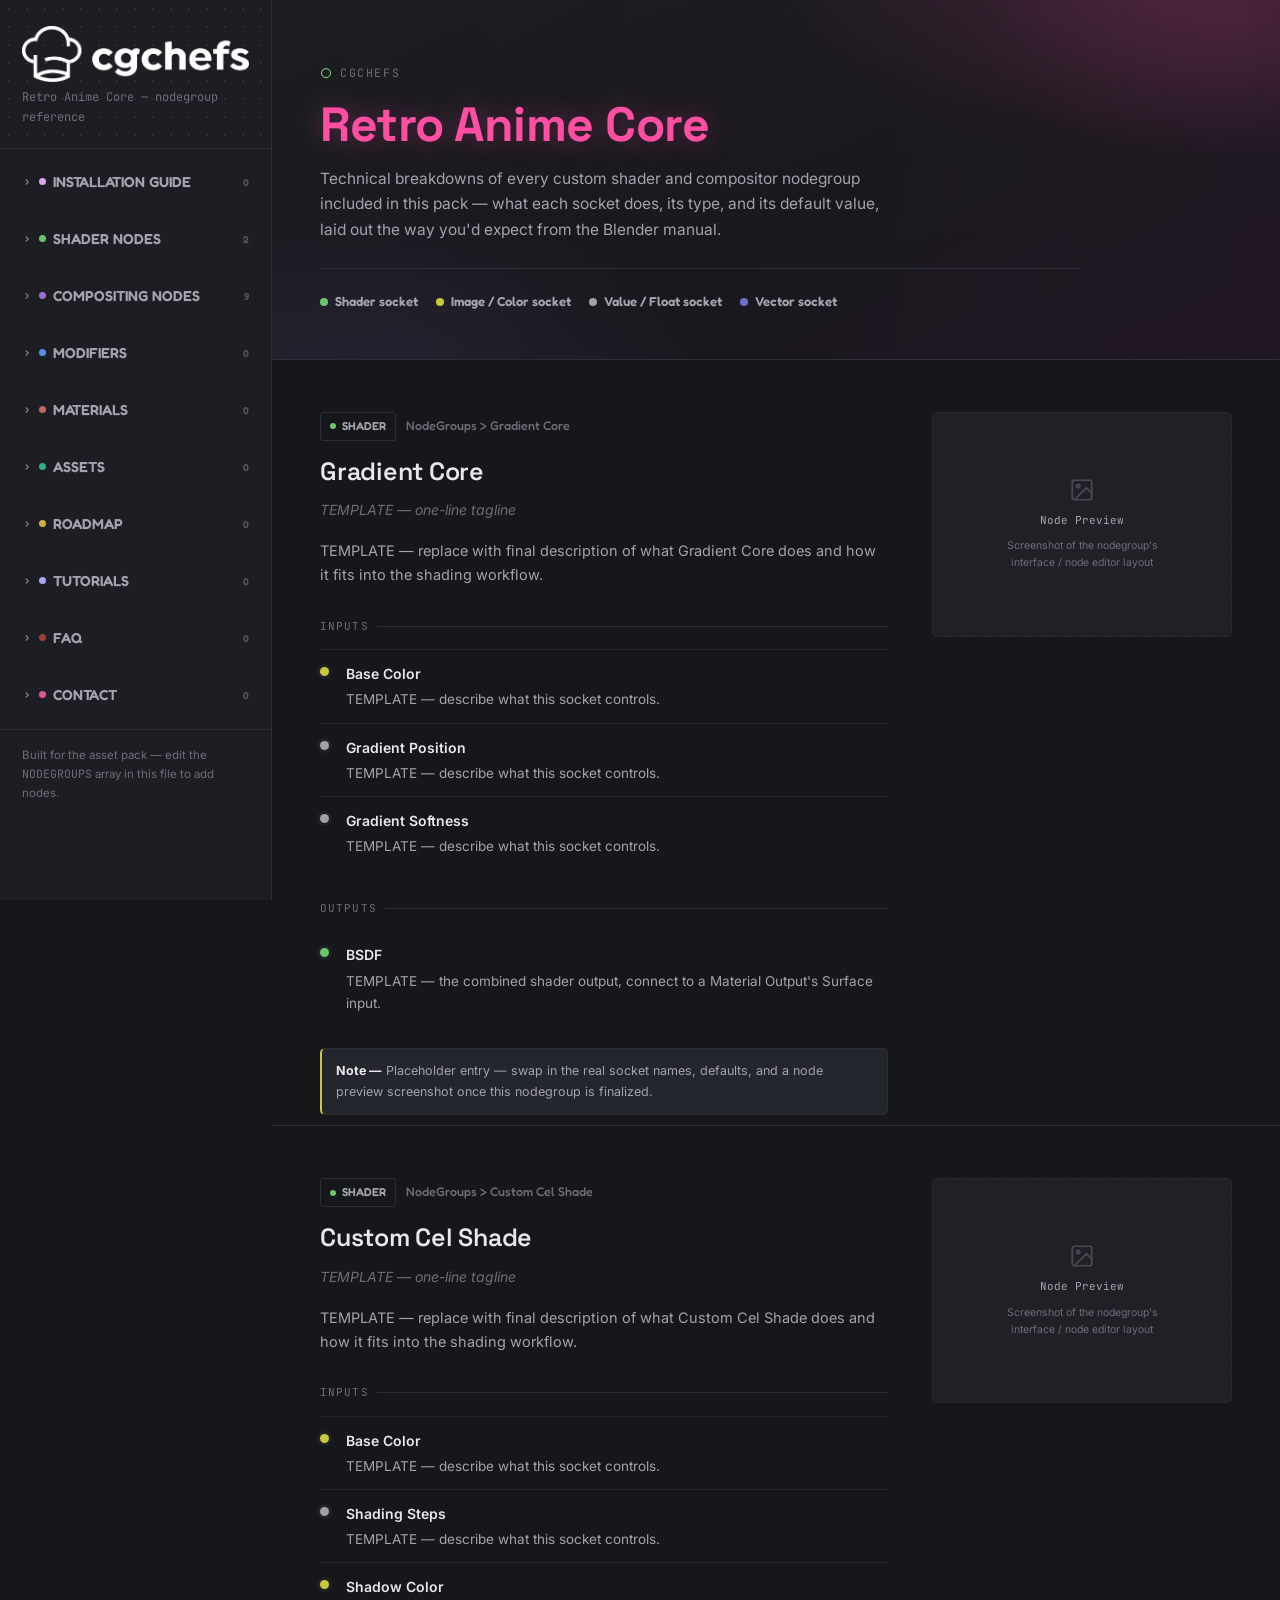
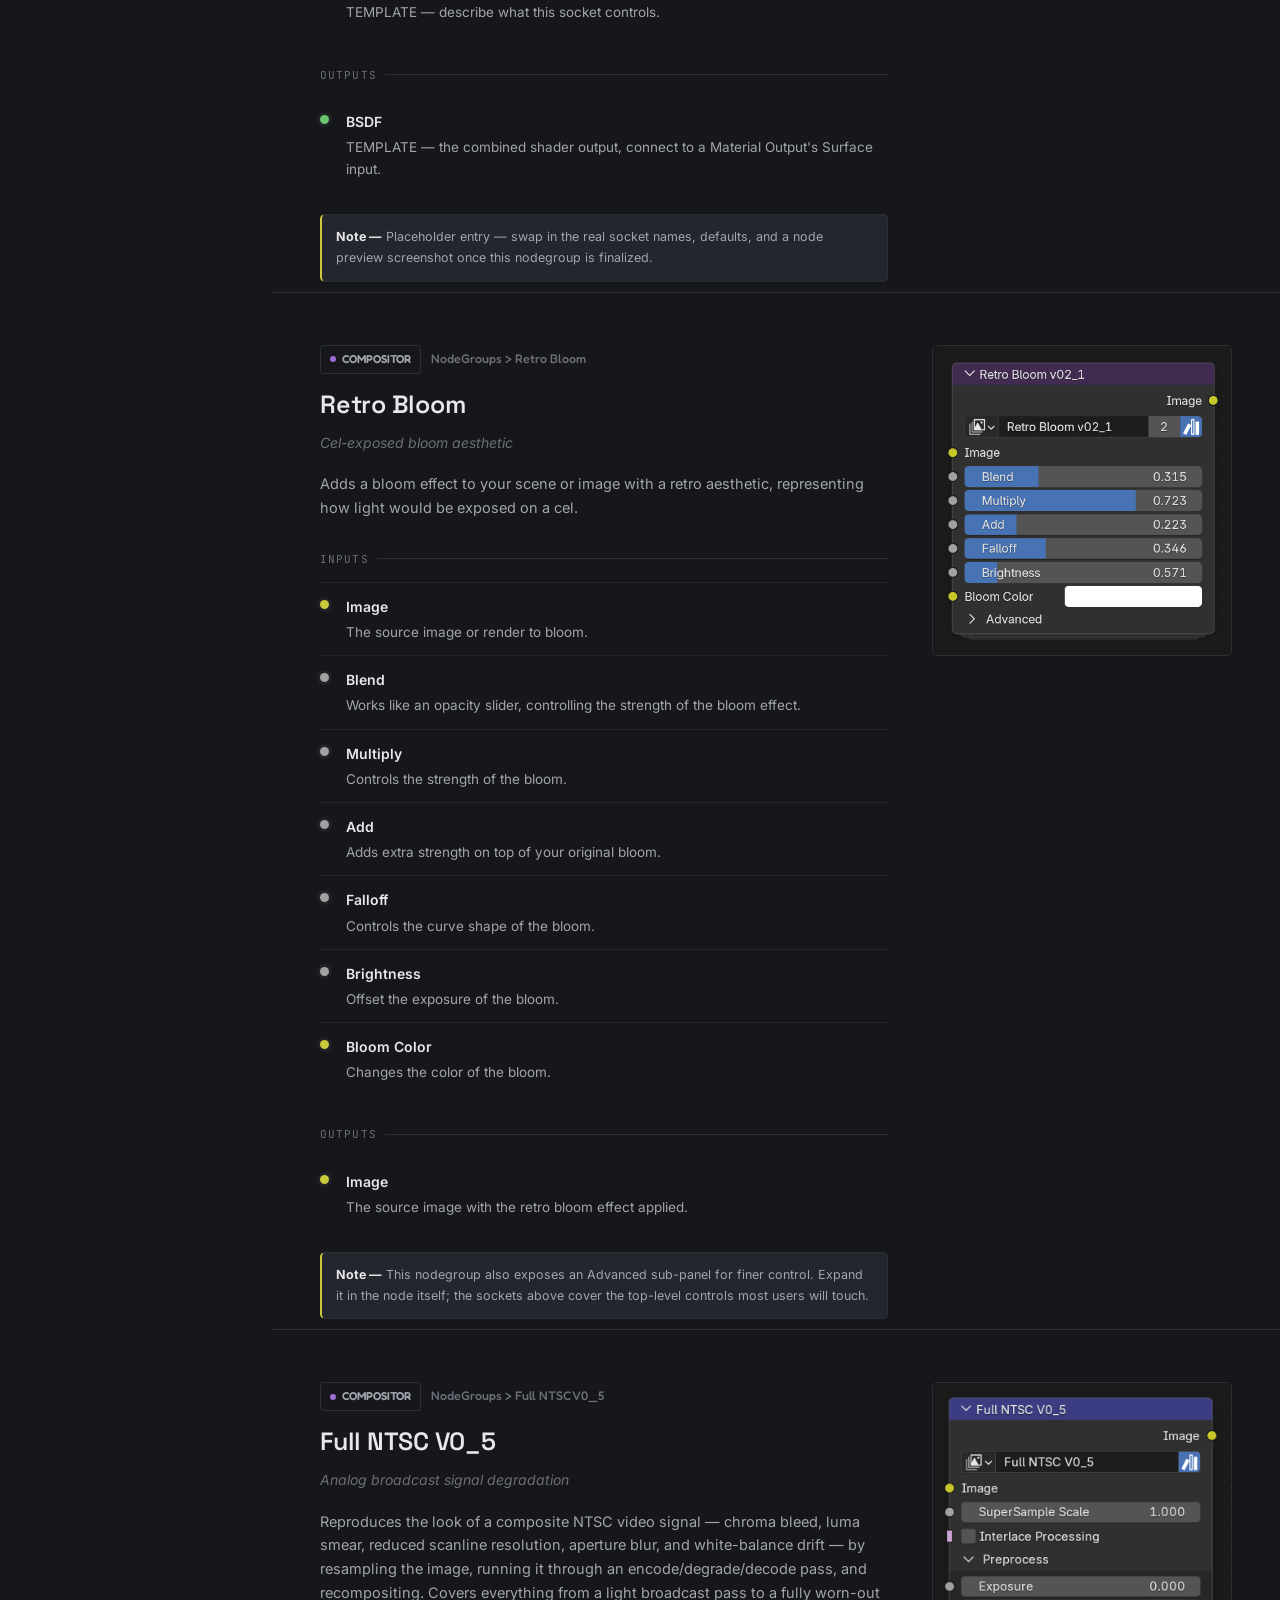
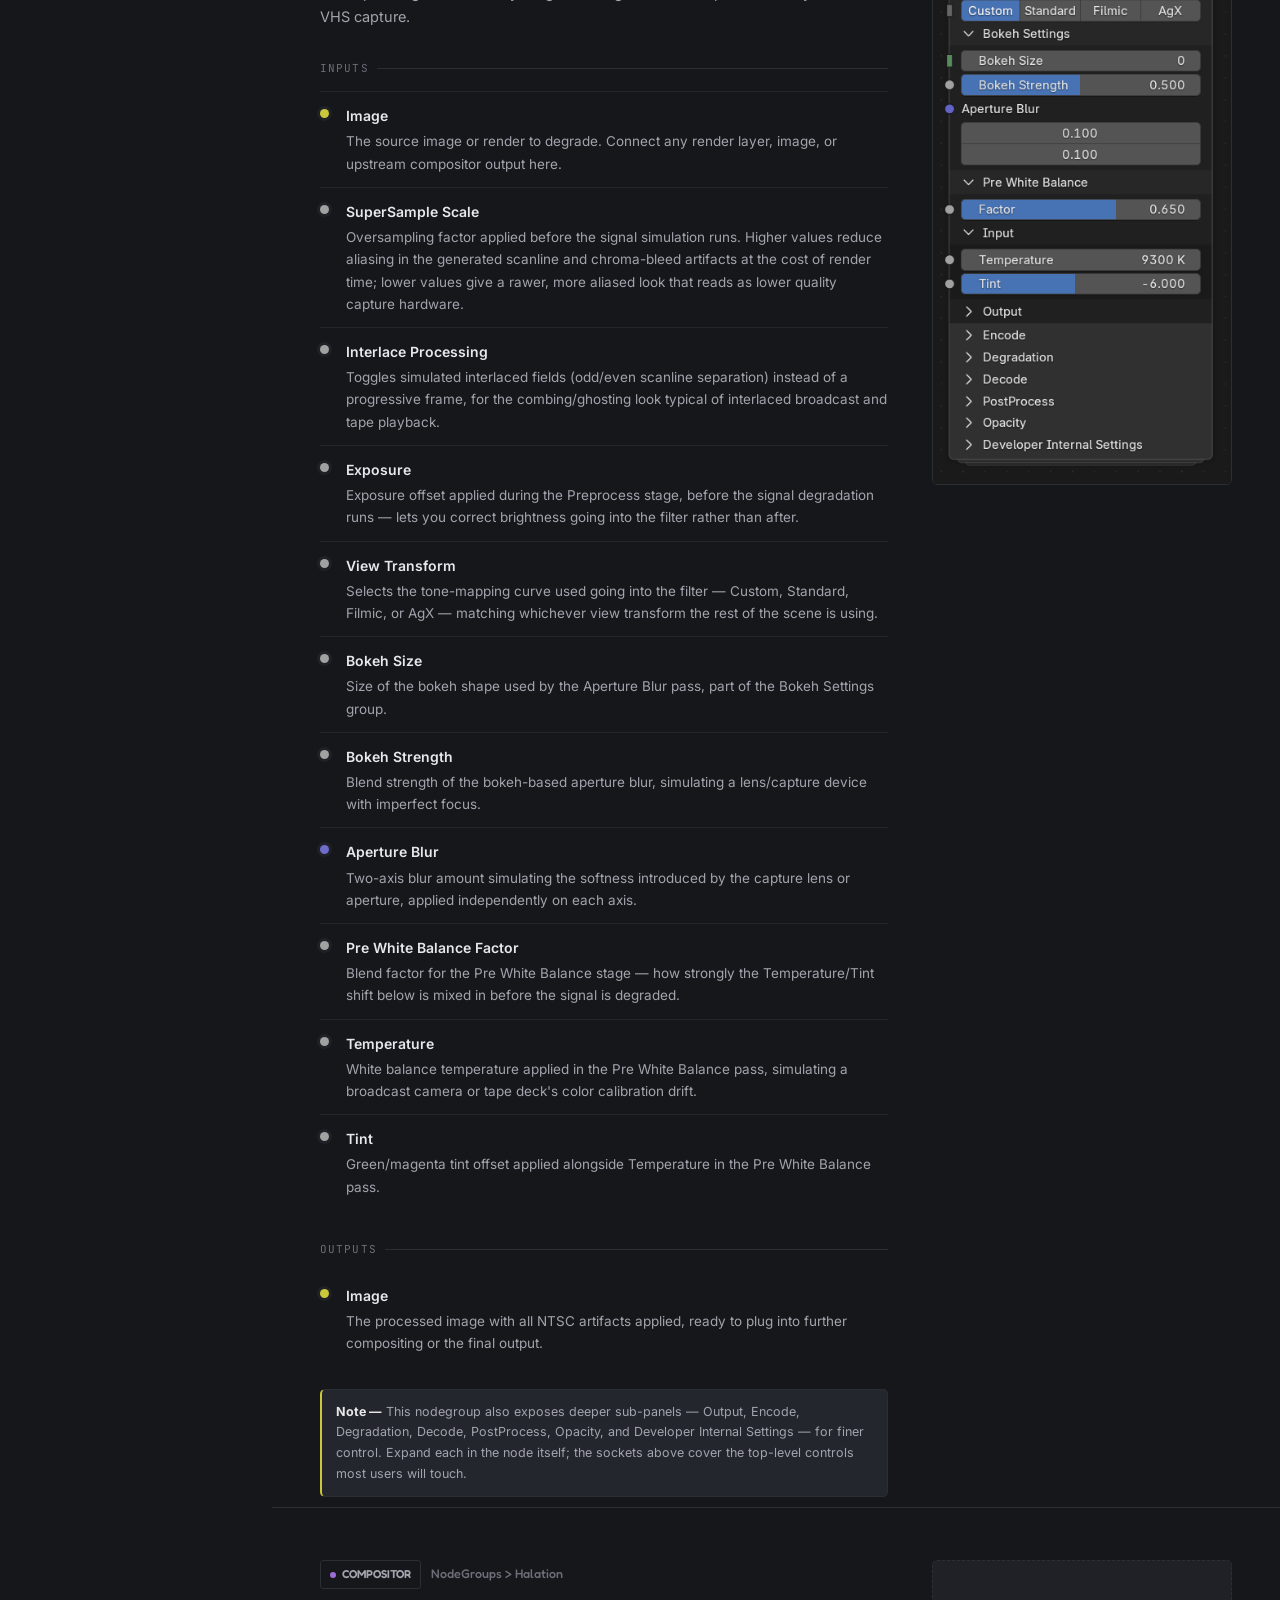
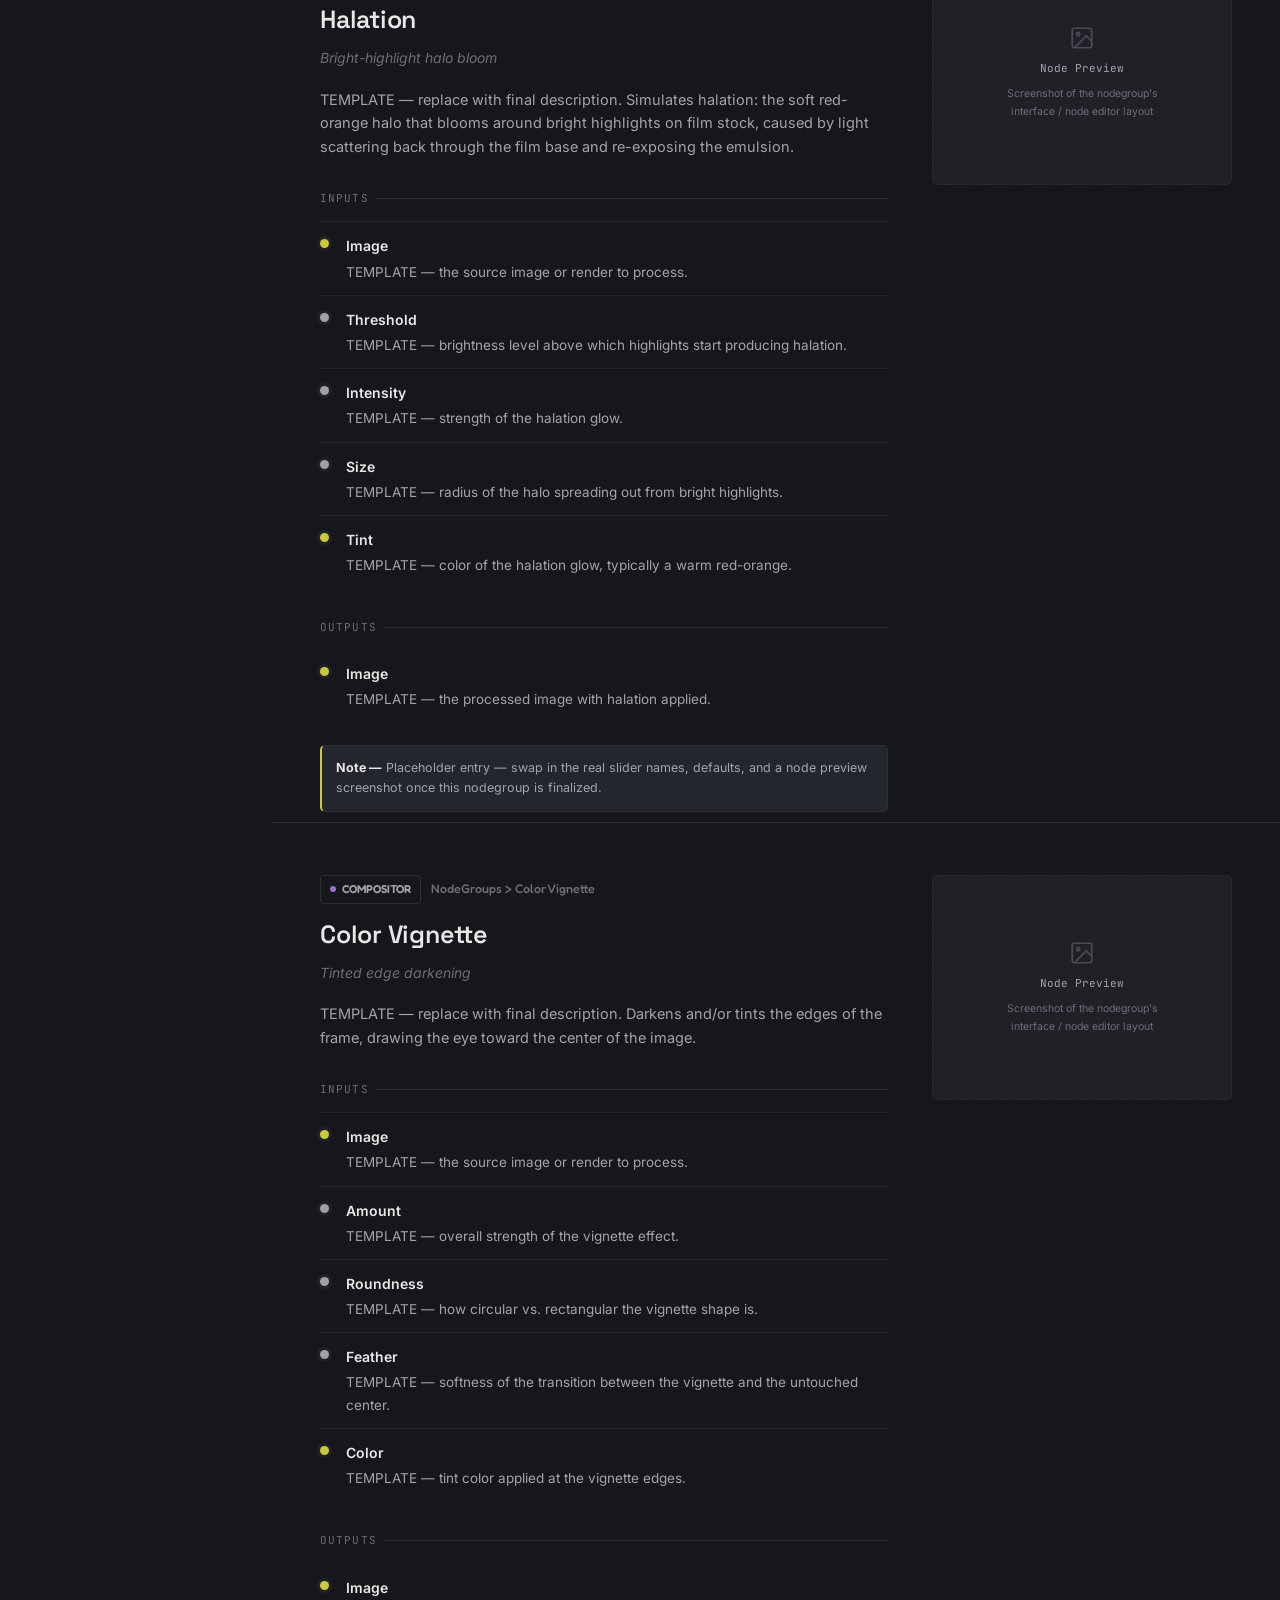
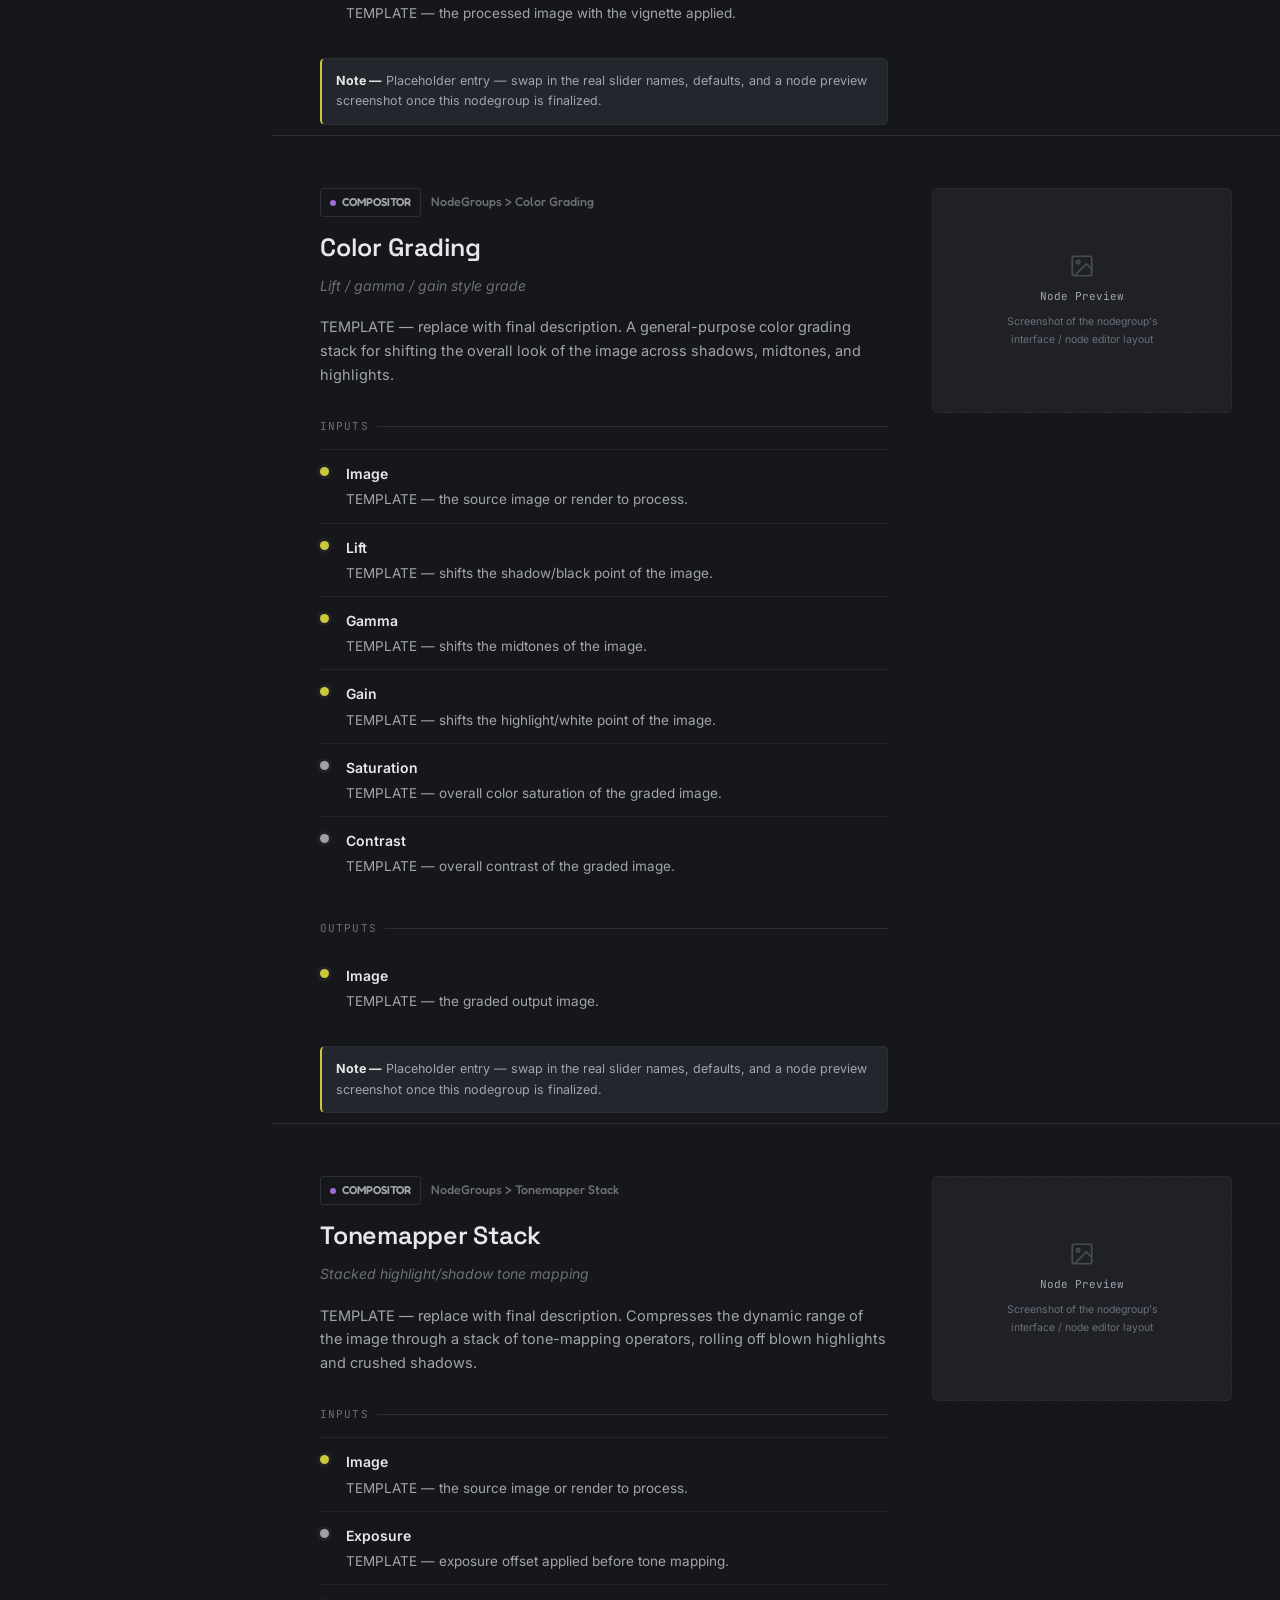
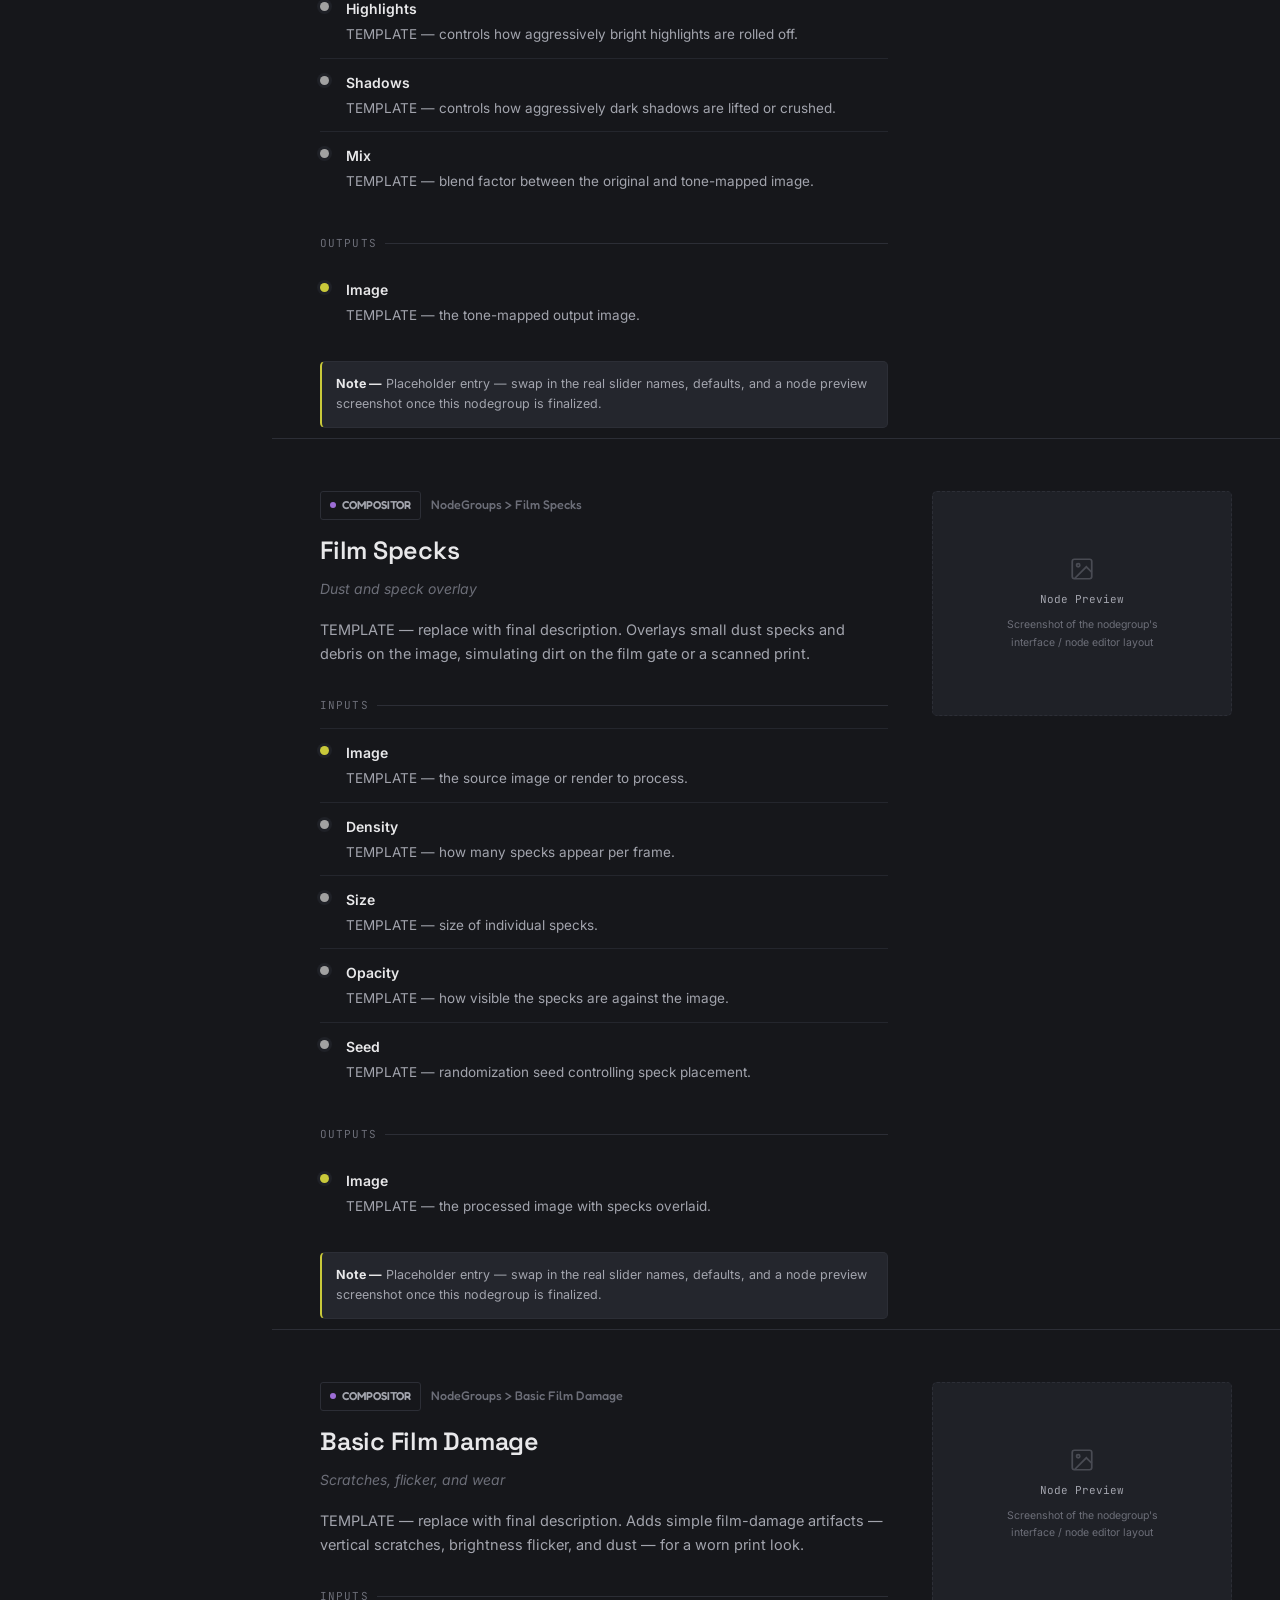
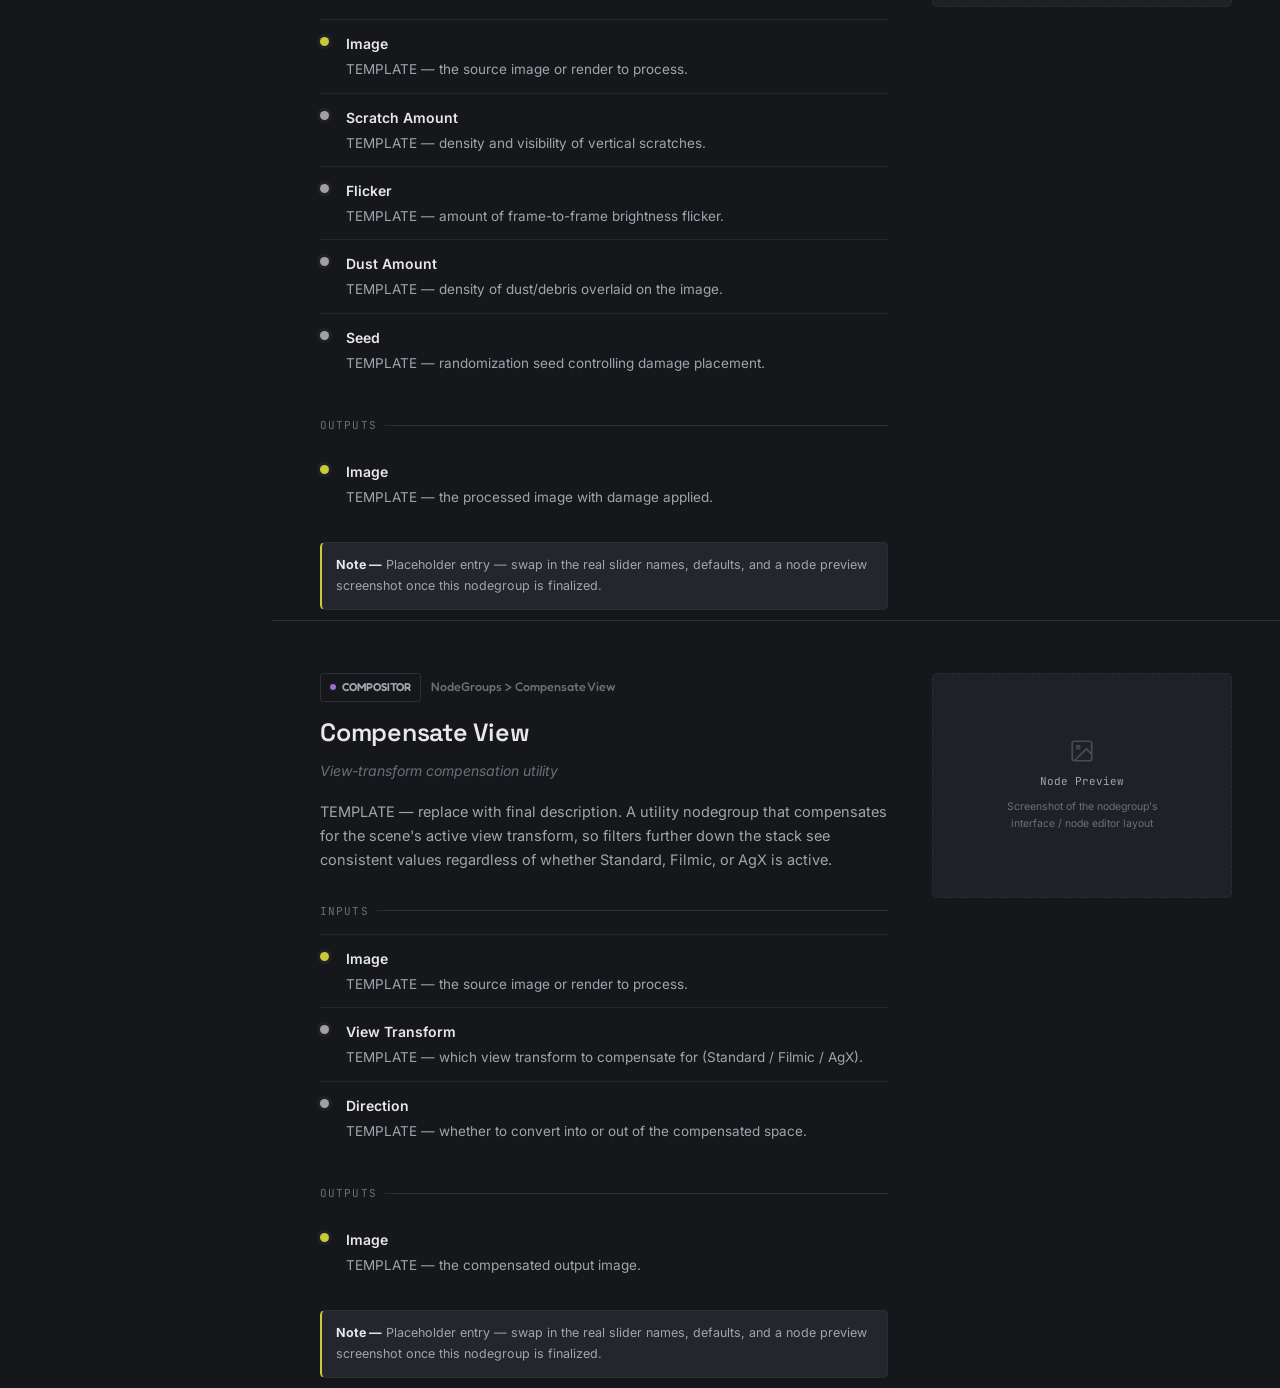
==== index.html @ 55ba0a52 "Updated categories, fonts and background color" ====
<!DOCTYPE html>
<html lang="en">
<head>
<meta charset="UTF-8">
<meta name="viewport" content="width=device-width, initial-scale=1.0">
<title>CGCHEFS — Retro Anime Core</title>
<link rel="preconnect" href="https://fonts.googleapis.com">
<link href="https://fonts.googleapis.com/css2?family=Space+Grotesk:wght@400;500;600;700&family=Inter:wght@400;500;600&family=JetBrains+Mono:wght@400;500&family=Fredoka:wght@500;600;700&display=swap" rel="stylesheet">
<style>
  /* ============================================================
     DESIGN TOKENS
     ============================================================ */
  :root{
    --bg:            #16171b;
    --bg-raised:     #1c1e23;
    --panel:         #1f2127;
    --panel-2:       #24262d;
    --border:        #2c2e36;
    --border-soft:   #24262d;
    --text:          #e8e8ea;
    --text-dim:      #a2a4ad;
    --text-faint:    #6c6e78;

    /* socket colors — lifted straight from Blender's node editor */
    --sock-shader:   #6bc46d;  /* green  */
    --sock-value:    #a1a1a1;  /* grey   */
    --sock-vector:   #6d6dc9;  /* purple */
    --sock-color:    #c9c93a;  /* yellow */
    --sock-image:    #c9c93a;  /* yellow */

    --cat-shader:    #6bc46d;
    --cat-compositor:#9d6dd6;
    --accent-pink:   #ff4fa3;
    --cat-install:   #dba8ec;
    --cat-modifiers: #5b8fe0;
    --cat-materials: #c2645f;
    --cat-assets:    #2fae8c;
    --cat-roadmap:   #d4af37;
    --cat-tutorials: #a6a6f2;
    --cat-faq:       #a13a3a;
    --cat-contact:   #e0559a;

    --radius: 5px;
    --sidebar-w: 272px;
    --imgpanel-w: 300px;
  }

  *{box-sizing:border-box;}
  html{scroll-behavior:smooth;}
  body{
    margin:0;
    background:var(--bg);
    color:var(--text);
    font-family:'Inter',sans-serif;
    font-size:15px;
    line-height:1.65;
  }
  h1,h2,h3,h4{
    font-family:'Space Grotesk',sans-serif;
    font-weight:600;
    letter-spacing:-0.01em;
    color:var(--text);
    margin:0 0 .5em 0;
  }
  code, .mono{ font-family:'JetBrains Mono',monospace; }
  a{ color:inherit; }
  p{ margin:0 0 1em 0; color:var(--text-dim); }

  /* subtle node-editor dot grid, used behind hero + sidebar header */
  .dotgrid{
    background-image: radial-gradient(var(--border) 1px, transparent 1px);
    background-size: 18px 18px;
  }

  /* ============================================================
     LAYOUT SHELL
     ============================================================ */
  .shell{
    min-height:100vh;
  }

  /* ---------------- SIDEBAR ---------------- */
  .sidebar{
    position:fixed;
    top:0; left:0; bottom:0;
    width:var(--sidebar-w);
    background:var(--bg-raised);
    border-right:1px solid var(--border);
    overflow-y:auto;
    z-index:40;
    transition:transform .25s ease;
  }
  .sidebar-head{
    padding:26px 22px 20px 22px;
    border-bottom:1px solid var(--border);
  }
  .sidebar-head .mark{
    display:flex; align-items:center; gap:9px;
  }
  .sidebar-head .mark .brand-logo{
    display:block;
    max-width:100%;
    height:auto;
  }
  .sidebar-head .sub{
    margin-top:6px; font-size:12px; color:var(--text-faint);
    font-family:'JetBrains Mono',monospace;
  }

  .nav-group{ padding:18px 12px 6px 12px; }
  .nav-group-label{
    font-family:'Fredoka',sans-serif;
    font-weight:600;
    font-size:14.5px; letter-spacing:0; text-transform:uppercase;
    color:var(--text-dim);
    padding:6px 10px 10px 10px;
    display:flex; align-items:center; gap:7px;
    width:100%;
    background:none; border:none;
    cursor:pointer;
    text-align:left;
  }
  .nav-group-label:hover{ color:var(--text); }
  .nav-group-label .dot{ width:7px; height:7px; border-radius:50%; flex:none; }
  .nav-group-label .chevron{
    flex:none; transition:transform .15s ease; opacity:.7;
  }
  .nav-group-label.collapsed .chevron{ transform:rotate(-90deg); }
  .nav-group-label .group-count{
    margin-left:auto;
    color:var(--text-faint);
    font-size:10px;
    opacity:.7;
  }

  .nav-group-links{
    display:grid;
    grid-template-rows: 1fr;
    transition: grid-template-rows .28s ease;
  }
  .nav-group-links .links-inner{
    overflow:hidden;
    min-height:0;
    display:flex; flex-direction:column;
  }
  .nav-group-links.collapsed{
    grid-template-rows: 0fr;
  }

  .nav-link{
    display:flex; align-items:center; gap:9px;
    padding:7px 10px 7px 10px;
    margin:1px 0;
    border-radius:var(--radius);
    font-size:13.5px;
    color:var(--text-dim);
    text-decoration:none;
    cursor:pointer;
    border-left:2px solid transparent;
    transition:background .12s ease, color .12s ease, border-color .12s ease;
  }
  .nav-link .stub{
    width:6px; height:6px; border-radius:50%; flex:none; opacity:.65;
  }
  .nav-link:hover{ background:var(--panel-2); color:var(--text); }
  .nav-link.active{
    background:var(--panel-2);
    color:var(--text);
    border-left:2px solid var(--accent-active, #6bc46d);
  }
  .nav-link.active .stub{ opacity:1; }

  .nav-empty{
    padding:7px 10px 10px 10px;
    font-size:12px;
    font-style:italic;
    color:var(--text-faint);
  }

  .sidebar-foot{
    padding:16px 22px 26px 22px;
    font-size:11.5px; color:var(--text-faint);
    border-top:1px solid var(--border);
    margin-top:10px;
  }

  /* mobile sidebar toggle */
  .sidebar-toggle{
    display:none;
    position:fixed; top:14px; left:14px; z-index:60;
    background:var(--panel-2); border:1px solid var(--border);
    color:var(--text); width:38px; height:38px; border-radius:var(--radius);
    align-items:center; justify-content:center; cursor:pointer;
  }
  .sidebar-scrim{
    display:none;
    position:fixed; inset:0; background:rgba(0,0,0,.55); z-index:35;
  }

  /* ---------------- MAIN COLUMN ---------------- */
  .main-col{
    margin-left:var(--sidebar-w);
  }

  /* Hero */
  .hero{
    padding:64px 48px 46px 48px;
    border-bottom:1px solid var(--border);
    position:relative;
    overflow:hidden;
    background:
      radial-gradient(ellipse 70% 100% at 88% -10%, rgba(255,79,163,.16), transparent 55%),
      radial-gradient(ellipse 60% 90% at 8% 110%, rgba(157,109,214,.12), transparent 60%),
      linear-gradient(155deg, var(--bg-raised) 0%, var(--bg) 55%, #1a1520 100%);
  }
  .hero::after{
    content:"";
    position:absolute; inset:0;
    background:
      radial-gradient(ellipse 40% 60% at 95% 5%, rgba(255,79,163,.10), transparent 65%),
      linear-gradient(90deg, transparent 0%, rgba(255,79,163,.03) 100%);
    pointer-events:none;
  }
  .hero-inner{ max-width:760px; position:relative; }
  .hero-eyebrow{
    font-family:'JetBrains Mono',monospace;
    font-size:11.5px; letter-spacing:.14em; text-transform:uppercase;
    color:var(--text-faint);
    display:flex; align-items:center; gap:8px;
    margin-bottom:16px;
  }
  .hero h1{
    font-size:48px; line-height:1.1; margin-bottom:14px;
    font-weight:700;
    color:var(--accent-pink);
    text-shadow: 0 0 28px rgba(255,79,163,.35);
  }
  .hero p.lead{
    font-size:15.5px; color:var(--text-dim); max-width:560px;
  }
  .hero-legend{
    display:flex; flex-wrap:wrap; gap:18px;
    margin-top:26px; padding-top:22px; border-top:1px solid var(--border);
  }
  .legend-item{
    display:flex; align-items:center; gap:7px;
    font-family:'Fredoka',sans-serif; font-weight:600;
    font-size:13px; letter-spacing:0; color:var(--text-dim);
  }
  .legend-item .dot{ width:8px; height:8px; border-radius:50%; }

  /* ---------------- NODE ARTICLE ---------------- */
  .node-article{
    padding:52px 48px 10px 48px;
    border-bottom:1px solid var(--border);
    display:grid;
    grid-template-columns: 1fr var(--imgpanel-w);
    gap:44px;
    align-items:start;
    scroll-margin-top:20px;
  }
  .node-article:last-of-type{ border-bottom:none; }

  .node-main{ max-width:640px; min-width:0; }

  .node-kicker{
    display:flex; align-items:center; gap:10px; margin-bottom:10px;
  }
  .cat-badge{
    display:inline-flex; align-items:center; gap:6px;
    font-family:'Fredoka',sans-serif;
    font-weight:600;
    font-size:11.5px; letter-spacing:0; text-transform:uppercase;
    padding:4px 9px; border-radius:3px;
    border:1px solid var(--border);
    color:var(--text-dim);
  }
  .cat-badge .dot{ width:6px; height:6px; border-radius:50%; }
  .node-path{
    font-family:'Fredoka',sans-serif; font-weight:500;
    font-size:12.5px; letter-spacing:0; color:var(--text-faint);
  }

  .node-main h2{
    font-size:25px; margin-bottom:6px; display:flex; align-items:center; gap:10px;
  }
  .node-tagline{
    font-size:14px; color:var(--text-faint); font-style:italic; margin-bottom:18px;
  }
  .node-desc{ font-size:14.5px; }

  .section-label{
    font-family:'JetBrains Mono',monospace;
    font-size:11px; letter-spacing:.1em; text-transform:uppercase;
    color:var(--text-faint);
    margin:30px 0 14px 0;
    display:flex; align-items:center; gap:8px;
  }
  .section-label::after{
    content:""; flex:1; height:1px; background:var(--border);
  }

  .socket-row{
    display:grid;
    grid-template-columns: 16px 1fr;
    gap:10px;
    padding:12px 0;
    border-top:1px solid var(--border-soft);
  }
  .socket-row:first-of-type{ border-top:none; }
  .socket-dot-col{ padding-top:5px; }
  .socket-dot{
    width:9px; height:9px; border-radius:50%;
    box-shadow:0 0 0 3px var(--panel);
  }
  .socket-name-row{
    display:flex; align-items:baseline; gap:9px; flex-wrap:wrap; margin-bottom:3px;
  }
  .socket-name{ font-weight:600; font-size:14px; color:var(--text); }
  .socket-desc{ font-size:13.5px; color:var(--text-dim); margin:0; }

  .outputs-list{ margin-top:2px; }

  .node-note{
    margin-top:22px;
    padding:12px 14px;
    border:1px solid var(--border);
    border-left:2px solid var(--sock-image);
    border-radius:var(--radius);
    background:var(--panel-2);
    font-size:12.5px;
    color:var(--text-dim);
  }
  .node-note strong{ color:var(--text); }

  /* ---------------- IMAGE PANEL (per node) ---------------- */
  .node-images{
    position:sticky; top:20px;
    display:flex; flex-direction:column; gap:16px;
  }
  .img-slot{
    border:1px dashed var(--border);
    border-radius:var(--radius);
    background:var(--panel);
    aspect-ratio: 4 / 3;
    display:flex; flex-direction:column; align-items:center; justify-content:center;
    gap:8px;
    color:var(--text-faint);
    text-align:center;
    padding:14px;
    overflow:hidden;
  }
  .img-slot svg{ opacity:.55; }
  .img-slot .slot-label{
    font-family:'JetBrains Mono',monospace; font-size:11px; color:var(--text-dim);
  }
  .img-slot .slot-hint{
    font-size:10.5px; color:var(--text-faint); max-width:180px;
  }
  .img-slot.has-image{
    border-style:solid;
    padding:0;
    aspect-ratio:auto;
    display:block;
  }
  .img-slot.has-image img{
    display:block; width:100%; height:auto;
  }
  .img-caption{
    font-size:11.5px; color:var(--text-faint); text-align:center; margin-top:-8px;
  }

  /* ---------------- RESPONSIVE ---------------- */
  @media (max-width: 980px){
    .node-article{ grid-template-columns:1fr; }
    .node-images{ position:static; flex-direction:row; overflow-x:auto; }
    .img-slot{ min-width:220px; aspect-ratio:4/3; }
  }
  @media (max-width: 760px){
    .sidebar{ transform:translateX(-100%); }
    .sidebar.open{ transform:translateX(0); }
    .sidebar-toggle{ display:flex; }
    .sidebar-scrim.open{ display:block; }
    .main-col{ margin-left:0; width:100%; }
    .hero{ padding:80px 22px 34px 22px; }
    .node-article{ padding:38px 22px; gap:28px; }
    .node-images{ flex-direction:column; }
  }
</style>
</head>
<body>

<button class="sidebar-toggle" id="sidebarToggle" aria-label="Toggle navigation">
  <svg width="18" height="18" viewBox="0 0 24 24" fill="none" stroke="currentColor" stroke-width="2"><line x1="3" y1="6" x2="21" y2="6"/><line x1="3" y1="12" x2="21" y2="12"/><line x1="3" y1="18" x2="21" y2="18"/></svg>
</button>
<div class="sidebar-scrim" id="sidebarScrim"></div>

<div class="shell">

  <!-- ============================================================
       SIDEBAR — auto-built from the NODEGROUPS array at the bottom
       ============================================================ -->
  <nav class="sidebar" id="sidebar">
    <div class="sidebar-head dotgrid">
      <div class="mark">
        <img src="images/cgchefs-logo.png" alt="CGCHEFS" class="brand-logo">
      </div>
      <div class="sub">Retro Anime Core — nodegroup reference</div>
    </div>
    <div id="navContent"></div>
    <div class="sidebar-foot">Built for the asset pack — edit the <span class="mono">NODEGROUPS</span> array in this file to add nodes.</div>
  </nav>

  <div class="main-col">

    <!-- ============================================================
         HERO
         ============================================================ -->
    <header class="hero">
      <div class="hero-inner">
        <div class="hero-eyebrow">
          <svg width="12" height="12" viewBox="0 0 24 24" fill="none" stroke="#6bc46d" stroke-width="2.5"><circle cx="12" cy="12" r="9"/></svg>
          CGCHEFS
        </div>
        <h1>Retro Anime Core</h1>
        <p class="lead">Technical breakdowns of every custom shader and compositor nodegroup included in this pack — what each socket does, its type, and its default value, laid out the way you'd expect from the Blender manual.</p>
        <div class="hero-legend">
          <div class="legend-item"><span class="dot" style="background:var(--sock-shader)"></span>Shader socket</div>
          <div class="legend-item"><span class="dot" style="background:var(--sock-image)"></span>Image / Color socket</div>
          <div class="legend-item"><span class="dot" style="background:var(--sock-value)"></span>Value / Float socket</div>
          <div class="legend-item"><span class="dot" style="background:var(--sock-vector)"></span>Vector socket</div>
        </div>
      </div>
    </header>

    <!-- ============================================================
         NODE ARTICLES — auto-built from NODEGROUPS array
         ============================================================ -->
    <main id="articleContent"></main>

  </div>
</div>

<script>
/* ================================================================
   NODEGROUP DATA
   ----------------------------------------------------------------
   Add a new nodegroup by pushing another object into this array.
   Each socket "type" controls its dot color — use one of:
     "shader" | "value" | "vector" | "color" | "image"

   images: two slots per node ("preview" = the node group itself /
   its interface, "example" = a before/after or in-scene result).
   Replace the placeholder <div class="img-slot"> markup generated
   below with your own <img src="..."> tag once you have renders.
   ================================================================ */
const NODEGROUPS = [
  {
    id: "gradient-core",
    category: "shader",
    name: "Gradient Core",
    tagline: "TEMPLATE — one-line tagline",
    description: "TEMPLATE — replace with final description of what Gradient Core does and how it fits into the shading workflow.",
    inputs: [
      { name:"Base Color", type:"color", desc:"TEMPLATE — describe what this socket controls." },
      { name:"Gradient Position", type:"value", desc:"TEMPLATE — describe what this socket controls." },
      { name:"Gradient Softness", type:"value", desc:"TEMPLATE — describe what this socket controls." }
    ],
    outputs: [
      { name:"BSDF", type:"shader", desc:"TEMPLATE — the combined shader output, connect to a Material Output's Surface input." }
    ],
    note: "Placeholder entry — swap in the real socket names, defaults, and a node preview screenshot once this nodegroup is finalized."
  },
  {
    id: "custom-cel-shade",
    category: "shader",
    name: "Custom Cel Shade",
    tagline: "TEMPLATE — one-line tagline",
    description: "TEMPLATE — replace with final description of what Custom Cel Shade does and how it fits into the shading workflow.",
    inputs: [
      { name:"Base Color", type:"color", desc:"TEMPLATE — describe what this socket controls." },
      { name:"Shading Steps", type:"value", desc:"TEMPLATE — describe what this socket controls." },
      { name:"Shadow Color", type:"color", desc:"TEMPLATE — describe what this socket controls." }
    ],
    outputs: [
      { name:"BSDF", type:"shader", desc:"TEMPLATE — the combined shader output, connect to a Material Output's Surface input." }
    ],
    note: "Placeholder entry — swap in the real socket names, defaults, and a node preview screenshot once this nodegroup is finalized."
  },
  {
    id: "retro-bloom",
    category: "compositor",
    name: "Retro Bloom",
    tagline: "Cel-exposed bloom aesthetic",
    description: "Adds a bloom effect to your scene or image with a retro aesthetic, representing how light would be exposed on a cel.",
    images: {
      preview: "images/retro-bloom-node.png"
    },
    inputs: [
      { name:"Image", type:"image", desc:"The source image or render to bloom." },
      { name:"Blend", type:"value", desc:"Works like an opacity slider, controlling the strength of the bloom effect." },
      { name:"Multiply", type:"value", desc:"Controls the strength of the bloom." },
      { name:"Add", type:"value", desc:"Adds extra strength on top of your original bloom." },
      { name:"Falloff", type:"value", desc:"Controls the curve shape of the bloom." },
      { name:"Brightness", type:"value", desc:"Offset the exposure of the bloom." },
      { name:"Bloom Color", type:"color", desc:"Changes the color of the bloom." }
    ],
    outputs: [
      { name:"Image", type:"image", desc:"The source image with the retro bloom effect applied." }
    ],
    note: "This nodegroup also exposes an Advanced sub-panel for finer control. Expand it in the node itself; the sockets above cover the top-level controls most users will touch."
  },
  {
    id: "ntsc-filter",
    category: "compositor",
    name: "Full NTSC V0_5",
    tagline: "Analog broadcast signal degradation",
    description: "Reproduces the look of a composite NTSC video signal — chroma bleed, luma smear, reduced scanline resolution, aperture blur, and white-balance drift — by resampling the image, running it through an encode/degrade/decode pass, and recompositing. Covers everything from a light broadcast pass to a fully worn-out VHS capture.",
    images: {
      preview: "images/ntsc-filter-node.png"
    },
    inputs: [
      { name:"Image", type:"image", desc:"The source image or render to degrade. Connect any render layer, image, or upstream compositor output here." },
      { name:"SuperSample Scale", type:"value", default:"1.000", desc:"Oversampling factor applied before the signal simulation runs. Higher values reduce aliasing in the generated scanline and chroma-bleed artifacts at the cost of render time; lower values give a rawer, more aliased look that reads as lower quality capture hardware." },
      { name:"Interlace Processing", type:"value", default:"off", desc:"Toggles simulated interlaced fields (odd/even scanline separation) instead of a progressive frame, for the combing/ghosting look typical of interlaced broadcast and tape playback." },
      { name:"Exposure", type:"value", default:"0.000", desc:"Exposure offset applied during the Preprocess stage, before the signal degradation runs — lets you correct brightness going into the filter rather than after." },
      { name:"View Transform", type:"value", default:"Custom", desc:"Selects the tone-mapping curve used going into the filter — Custom, Standard, Filmic, or AgX — matching whichever view transform the rest of the scene is using." },
      { name:"Bokeh Size", type:"value", default:"0", desc:"Size of the bokeh shape used by the Aperture Blur pass, part of the Bokeh Settings group." },
      { name:"Bokeh Strength", type:"value", default:"0.500", desc:"Blend strength of the bokeh-based aperture blur, simulating a lens/capture device with imperfect focus." },
      { name:"Aperture Blur", type:"vector", default:"0.100 / 0.100", desc:"Two-axis blur amount simulating the softness introduced by the capture lens or aperture, applied independently on each axis." },
      { name:"Pre White Balance Factor", type:"value", default:"0.650", desc:"Blend factor for the Pre White Balance stage — how strongly the Temperature/Tint shift below is mixed in before the signal is degraded." },
      { name:"Temperature", type:"value", default:"9300 K", desc:"White balance temperature applied in the Pre White Balance pass, simulating a broadcast camera or tape deck's color calibration drift." },
      { name:"Tint", type:"value", default:"-6.000", desc:"Green/magenta tint offset applied alongside Temperature in the Pre White Balance pass." }
    ],
    outputs: [
      { name:"Image", type:"image", desc:"The processed image with all NTSC artifacts applied, ready to plug into further compositing or the final output." }
    ],
    note: "This nodegroup also exposes deeper sub-panels — Output, Encode, Degradation, Decode, PostProcess, Opacity, and Developer Internal Settings — for finer control. Expand each in the node itself; the sockets above cover the top-level controls most users will touch."
  },
  {
    id: "halation",
    category: "compositor",
    name: "Halation",
    tagline: "Bright-highlight halo bloom",
    description: "TEMPLATE — replace with final description. Simulates halation: the soft red-orange halo that blooms around bright highlights on film stock, caused by light scattering back through the film base and re-exposing the emulsion.",
    inputs: [
      { name:"Image", type:"image", desc:"TEMPLATE — the source image or render to process." },
      { name:"Threshold", type:"value", desc:"TEMPLATE — brightness level above which highlights start producing halation." },
      { name:"Intensity", type:"value", desc:"TEMPLATE — strength of the halation glow." },
      { name:"Size", type:"value", desc:"TEMPLATE — radius of the halo spreading out from bright highlights." },
      { name:"Tint", type:"color", desc:"TEMPLATE — color of the halation glow, typically a warm red-orange." }
    ],
    outputs: [
      { name:"Image", type:"image", desc:"TEMPLATE — the processed image with halation applied." }
    ],
    note: "Placeholder entry — swap in the real slider names, defaults, and a node preview screenshot once this nodegroup is finalized."
  },
  {
    id: "color-vignette",
    category: "compositor",
    name: "Color Vignette",
    tagline: "Tinted edge darkening",
    description: "TEMPLATE — replace with final description. Darkens and/or tints the edges of the frame, drawing the eye toward the center of the image.",
    inputs: [
      { name:"Image", type:"image", desc:"TEMPLATE — the source image or render to process." },
      { name:"Amount", type:"value", desc:"TEMPLATE — overall strength of the vignette effect." },
      { name:"Roundness", type:"value", desc:"TEMPLATE — how circular vs. rectangular the vignette shape is." },
      { name:"Feather", type:"value", desc:"TEMPLATE — softness of the transition between the vignette and the untouched center." },
      { name:"Color", type:"color", desc:"TEMPLATE — tint color applied at the vignette edges." }
    ],
    outputs: [
      { name:"Image", type:"image", desc:"TEMPLATE — the processed image with the vignette applied." }
    ],
    note: "Placeholder entry — swap in the real slider names, defaults, and a node preview screenshot once this nodegroup is finalized."
  },
  {
    id: "color-grading",
    category: "compositor",
    name: "Color Grading",
    tagline: "Lift / gamma / gain style grade",
    description: "TEMPLATE — replace with final description. A general-purpose color grading stack for shifting the overall look of the image across shadows, midtones, and highlights.",
    inputs: [
      { name:"Image", type:"image", desc:"TEMPLATE — the source image or render to process." },
      { name:"Lift", type:"color", desc:"TEMPLATE — shifts the shadow/black point of the image." },
      { name:"Gamma", type:"color", desc:"TEMPLATE — shifts the midtones of the image." },
      { name:"Gain", type:"color", desc:"TEMPLATE — shifts the highlight/white point of the image." },
      { name:"Saturation", type:"value", desc:"TEMPLATE — overall color saturation of the graded image." },
      { name:"Contrast", type:"value", desc:"TEMPLATE — overall contrast of the graded image." }
    ],
    outputs: [
      { name:"Image", type:"image", desc:"TEMPLATE — the graded output image." }
    ],
    note: "Placeholder entry — swap in the real slider names, defaults, and a node preview screenshot once this nodegroup is finalized."
  },
  {
    id: "tonemapper-stack",
    category: "compositor",
    name: "Tonemapper Stack",
    tagline: "Stacked highlight/shadow tone mapping",
    description: "TEMPLATE — replace with final description. Compresses the dynamic range of the image through a stack of tone-mapping operators, rolling off blown highlights and crushed shadows.",
    inputs: [
      { name:"Image", type:"image", desc:"TEMPLATE — the source image or render to process." },
      { name:"Exposure", type:"value", desc:"TEMPLATE — exposure offset applied before tone mapping." },
      { name:"Highlights", type:"value", desc:"TEMPLATE — controls how aggressively bright highlights are rolled off." },
      { name:"Shadows", type:"value", desc:"TEMPLATE — controls how aggressively dark shadows are lifted or crushed." },
      { name:"Mix", type:"value", desc:"TEMPLATE — blend factor between the original and tone-mapped image." }
    ],
    outputs: [
      { name:"Image", type:"image", desc:"TEMPLATE — the tone-mapped output image." }
    ],
    note: "Placeholder entry — swap in the real slider names, defaults, and a node preview screenshot once this nodegroup is finalized."
  },
  {
    id: "film-specks",
    category: "compositor",
    name: "Film Specks",
    tagline: "Dust and speck overlay",
    description: "TEMPLATE — replace with final description. Overlays small dust specks and debris on the image, simulating dirt on the film gate or a scanned print.",
    inputs: [
      { name:"Image", type:"image", desc:"TEMPLATE — the source image or render to process." },
      { name:"Density", type:"value", desc:"TEMPLATE — how many specks appear per frame." },
      { name:"Size", type:"value", desc:"TEMPLATE — size of individual specks." },
      { name:"Opacity", type:"value", desc:"TEMPLATE — how visible the specks are against the image." },
      { name:"Seed", type:"value", desc:"TEMPLATE — randomization seed controlling speck placement." }
    ],
    outputs: [
      { name:"Image", type:"image", desc:"TEMPLATE — the processed image with specks overlaid." }
    ],
    note: "Placeholder entry — swap in the real slider names, defaults, and a node preview screenshot once this nodegroup is finalized."
  },
  {
    id: "basic-film-damage",
    category: "compositor",
    name: "Basic Film Damage",
    tagline: "Scratches, flicker, and wear",
    description: "TEMPLATE — replace with final description. Adds simple film-damage artifacts — vertical scratches, brightness flicker, and dust — for a worn print look.",
    inputs: [
      { name:"Image", type:"image", desc:"TEMPLATE — the source image or render to process." },
      { name:"Scratch Amount", type:"value", desc:"TEMPLATE — density and visibility of vertical scratches." },
      { name:"Flicker", type:"value", desc:"TEMPLATE — amount of frame-to-frame brightness flicker." },
      { name:"Dust Amount", type:"value", desc:"TEMPLATE — density of dust/debris overlaid on the image." },
      { name:"Seed", type:"value", desc:"TEMPLATE — randomization seed controlling damage placement." }
    ],
    outputs: [
      { name:"Image", type:"image", desc:"TEMPLATE — the processed image with damage applied." }
    ],
    note: "Placeholder entry — swap in the real slider names, defaults, and a node preview screenshot once this nodegroup is finalized."
  },
  {
    id: "compensate-view",
    category: "compositor",
    name: "Compensate View",
    tagline: "View-transform compensation utility",
    description: "TEMPLATE — replace with final description. A utility nodegroup that compensates for the scene's active view transform, so filters further down the stack see consistent values regardless of whether Standard, Filmic, or AgX is active.",
    inputs: [
      { name:"Image", type:"image", desc:"TEMPLATE — the source image or render to process." },
      { name:"View Transform", type:"value", desc:"TEMPLATE — which view transform to compensate for (Standard / Filmic / AgX)." },
      { name:"Direction", type:"value", desc:"TEMPLATE — whether to convert into or out of the compensated space." }
    ],
    outputs: [
      { name:"Image", type:"image", desc:"TEMPLATE — the compensated output image." }
    ],
    note: "Placeholder entry — swap in the real slider names, defaults, and a node preview screenshot once this nodegroup is finalized."
  }
];

/* ================================================================
   RENDERING
   ================================================================ */
const CAT_META = {
  install:     { label:"Installation Guide",  color:"var(--cat-install)" },
  shader:      { label:"Shader Nodes",        color:"var(--cat-shader)" },
  compositor:  { label:"Compositing Nodes",   color:"var(--cat-compositor)" },
  modifiers:   { label:"Modifiers",           color:"var(--cat-modifiers)" },
  materials:   { label:"Materials",           color:"var(--cat-materials)" },
  assets:      { label:"Assets",              color:"var(--cat-assets)" },
  roadmap:     { label:"Roadmap",             color:"var(--cat-roadmap)" },
  tutorials:   { label:"Tutorials",           color:"var(--cat-tutorials)" },
  faq:         { label:"FAQ",                 color:"var(--cat-faq)" },
  contact:     { label:"Contact",             color:"var(--cat-contact)" }
};
const TYPE_COLOR = {
  shader:"var(--sock-shader)", value:"var(--sock-value)",
  vector:"var(--sock-vector)", color:"var(--sock-color)", image:"var(--sock-image)"
};

function imgSlot(label, hint, src){
  if(src){
    return `<figure class="img-slot has-image" style="margin:0">
      <img src="${src}" alt="${label}">
    </figure>`;
  }
  return `<div class="img-slot">
    <svg width="26" height="26" viewBox="0 0 24 24" fill="none" stroke="currentColor" stroke-width="1.6">
      <rect x="3" y="3" width="18" height="18" rx="2"/><circle cx="8.5" cy="8.5" r="1.5"/><path d="M21 15l-5-5L5 21"/>
    </svg>
    <div class="slot-label">${label}</div>
    <div class="slot-hint">${hint}</div>
  </div>`;
}

function buildNav(){
  const groups = {};
  NODEGROUPS.forEach(n => (groups[n.category] ||= []).push(n));
  let html = "";
  Object.keys(CAT_META).forEach(cat => {
    const meta = CAT_META[cat];
    const items = groups[cat] || [];
    html += `<div class="nav-group">
      <button type="button" class="nav-group-label collapsed" data-group="${cat}" aria-expanded="false">
        <svg class="chevron" width="10" height="10" viewBox="0 0 24 24" fill="none" stroke="currentColor" stroke-width="3"><path d="M6 9l6 6 6-6"/></svg>
        <span class="dot" style="background:${meta.color}"></span>${meta.label}
        <span class="group-count">${items.length}</span>
      </button>
      <div class="nav-group-links collapsed" data-group-links="${cat}"><div class="links-inner">`;
    if(items.length){
      items.forEach(n => {
        html += `<a class="nav-link" data-target="${n.id}" href="#${n.id}" style="--accent-active:${meta.color}">
          <span class="stub" style="background:${meta.color}"></span>${n.name}
        </a>`;
      });
    } else {
      html += `<div class="nav-empty">Coming soon</div>`;
    }
    html += `</div></div></div>`;
  });
  document.getElementById("navContent").innerHTML = html;

  document.querySelectorAll(".nav-group-label").forEach(btn => {
    btn.addEventListener("click", () => {
      const cat = btn.dataset.group;
      const links = document.querySelector(`[data-group-links="${cat}"]`);
      const collapsed = links.classList.toggle("collapsed");
      btn.setAttribute("aria-expanded", collapsed ? "false" : "true");
      btn.classList.toggle("collapsed", collapsed);
    });
  });
}

function socketRow(s){
  return `<div class="socket-row">
    <div class="socket-dot-col"><div class="socket-dot" style="background:${TYPE_COLOR[s.type]}"></div></div>
    <div>
      <div class="socket-name-row">
        <span class="socket-name">${s.name}</span>
      </div>
      <p class="socket-desc">${s.desc}</p>
    </div>
  </div>`;
}

function buildArticles(){
  let html = "";
  NODEGROUPS.forEach(n => {
    const meta = CAT_META[n.category];
    html += `
    <article class="node-article" id="${n.id}">
      <div class="node-main">
        <div class="node-kicker">
          <span class="cat-badge"><span class="dot" style="background:${meta.color}"></span>${n.category}</span>
          <span class="node-path">NodeGroups &gt; ${n.name}</span>
        </div>
        <h2>${n.name}</h2>
        <div class="node-tagline">${n.tagline}</div>
        <p class="node-desc">${n.description}</p>

        <div class="section-label">Inputs</div>
        ${n.inputs.map(socketRow).join("")}

        <div class="section-label">Outputs</div>
        <div class="outputs-list">${n.outputs.map(socketRow).join("")}</div>

        ${n.note ? `<div class="node-note"><strong>Note —</strong> ${n.note}</div>` : ""}
      </div>

      <aside class="node-images">
        ${imgSlot("Node Preview", "Screenshot of the nodegroup's interface / node editor layout", n.images && n.images.preview)}
      </aside>
    </article>`;
  });
  document.getElementById("articleContent").innerHTML = html;
}

buildNav();
buildArticles();

/* ---------------- scroll-spy ---------------- */
const links = Array.from(document.querySelectorAll(".nav-link"));
const sections = NODEGROUPS.map(n => document.getElementById(n.id));
const spy = new IntersectionObserver((entries) => {
  entries.forEach(entry => {
    const link = links.find(l => l.dataset.target === entry.target.id);
    if(!link) return;
    if(entry.isIntersecting) {
      links.forEach(l => l.classList.remove("active"));
      link.classList.add("active");
    }
  });
}, { rootMargin: "-15% 0px -70% 0px", threshold: 0 });
sections.forEach(s => s && spy.observe(s));

/* ---------------- mobile sidebar toggle ---------------- */
const sidebar = document.getElementById("sidebar");
const scrim = document.getElementById("sidebarScrim");
document.getElementById("sidebarToggle").addEventListener("click", () => {
  sidebar.classList.toggle("open"); scrim.classList.toggle("open");
});
scrim.addEventListener("click", () => { sidebar.classList.remove("open"); scrim.classList.remove("open"); });
links.forEach(l => l.addEventListener("click", () => { sidebar.classList.remove("open"); scrim.classList.remove("open"); }));
</script>
</body>
</html>
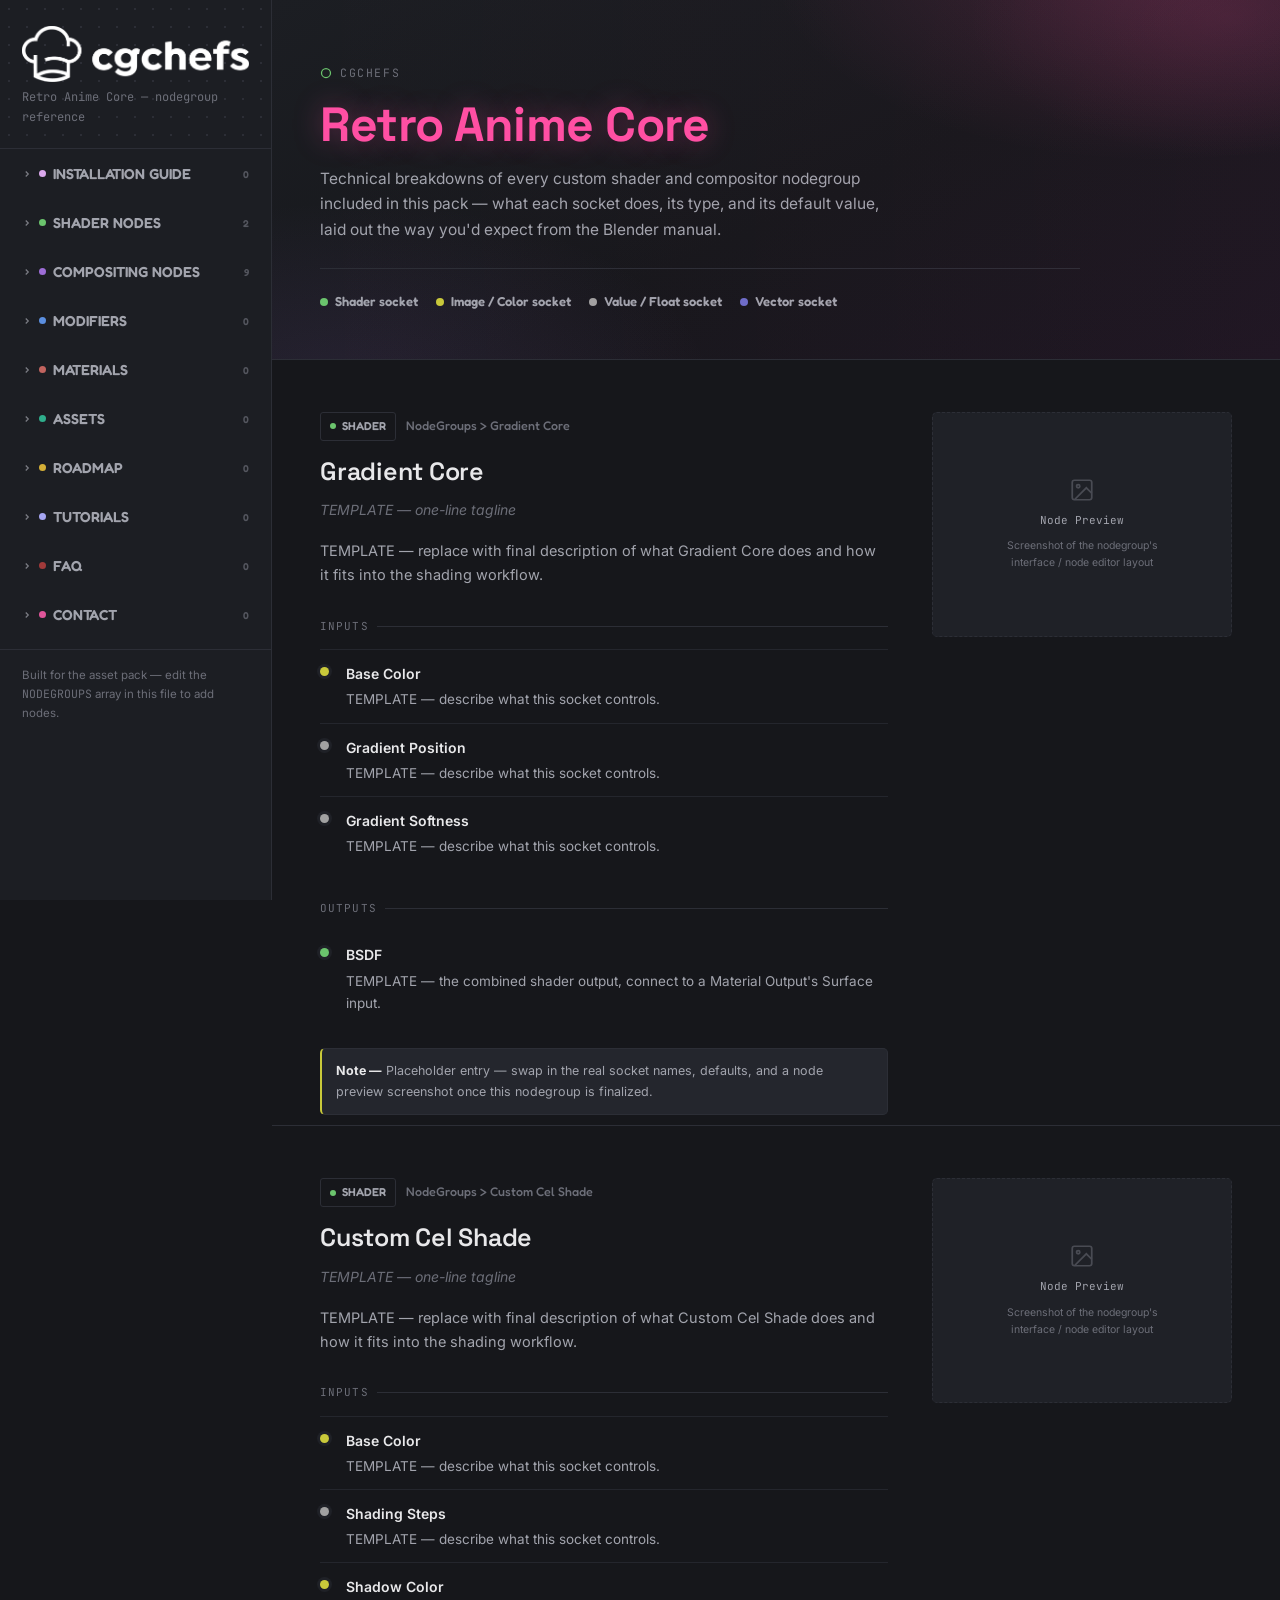
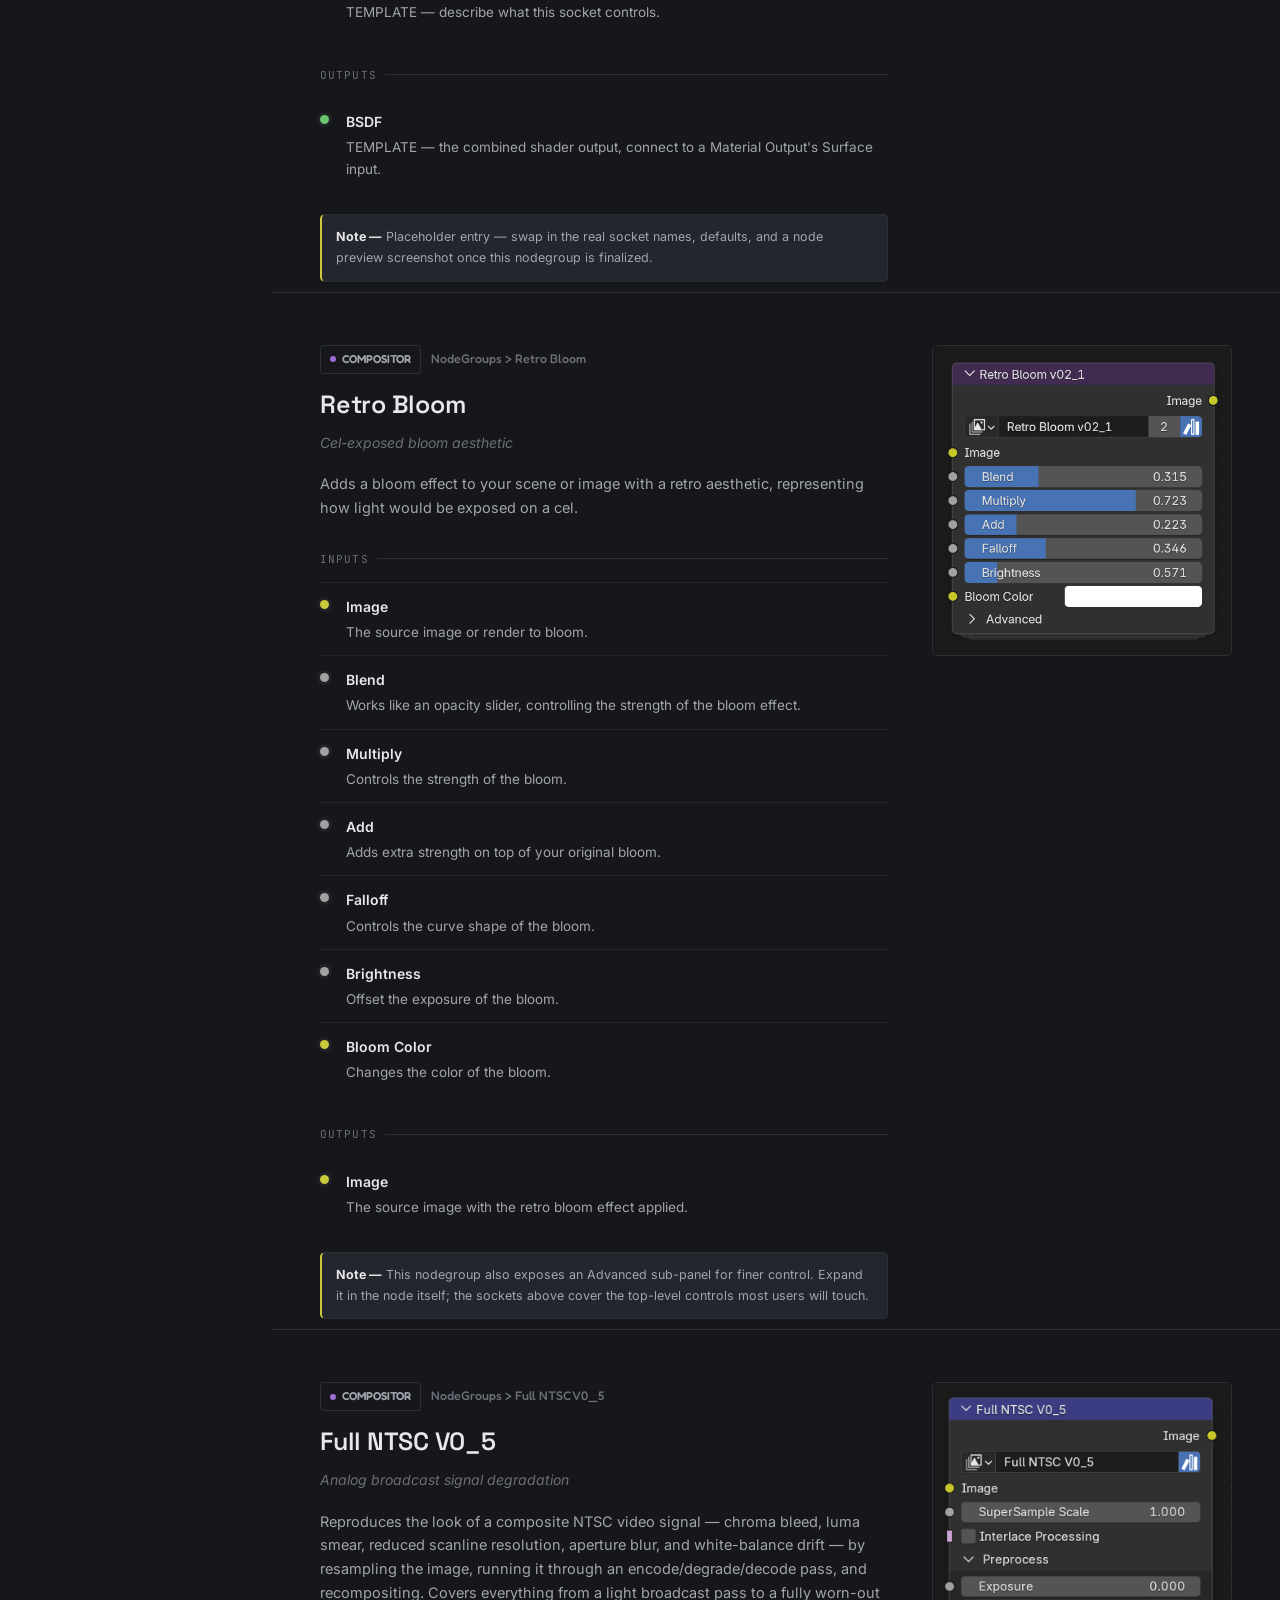
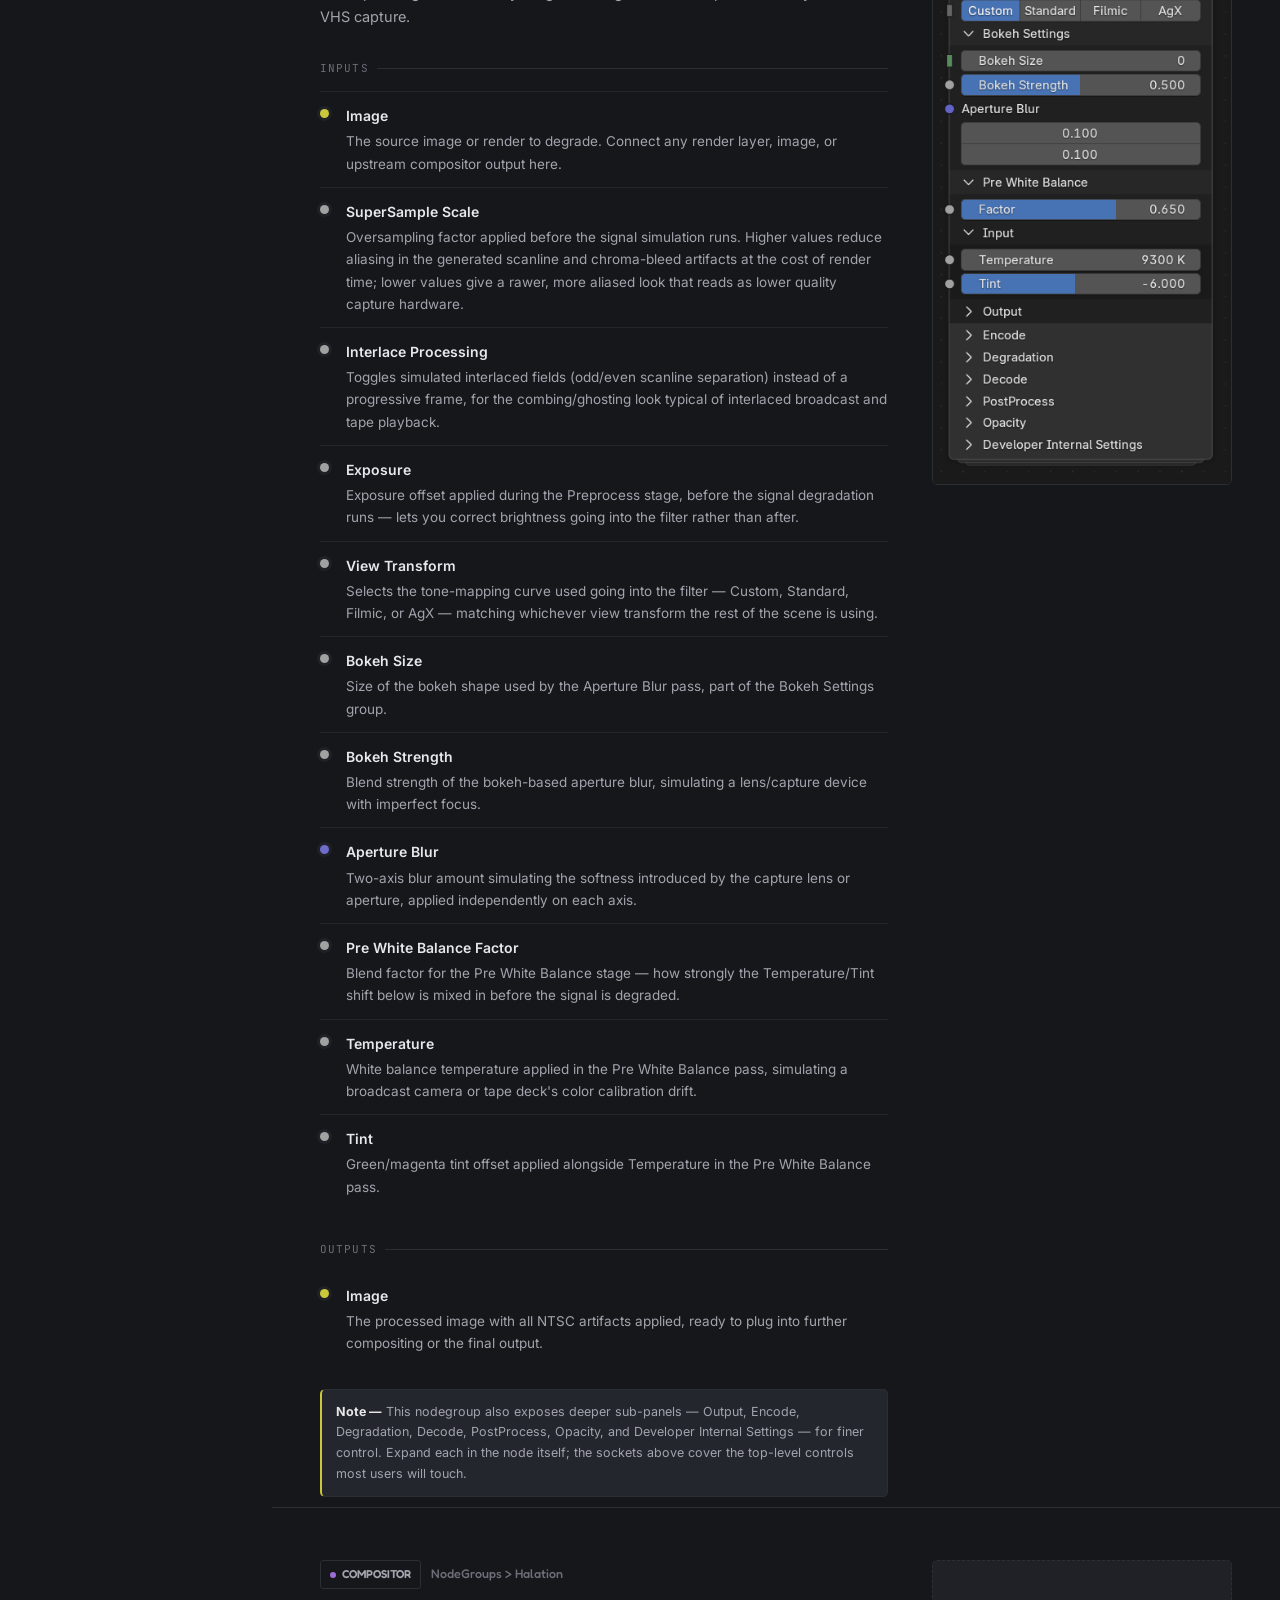
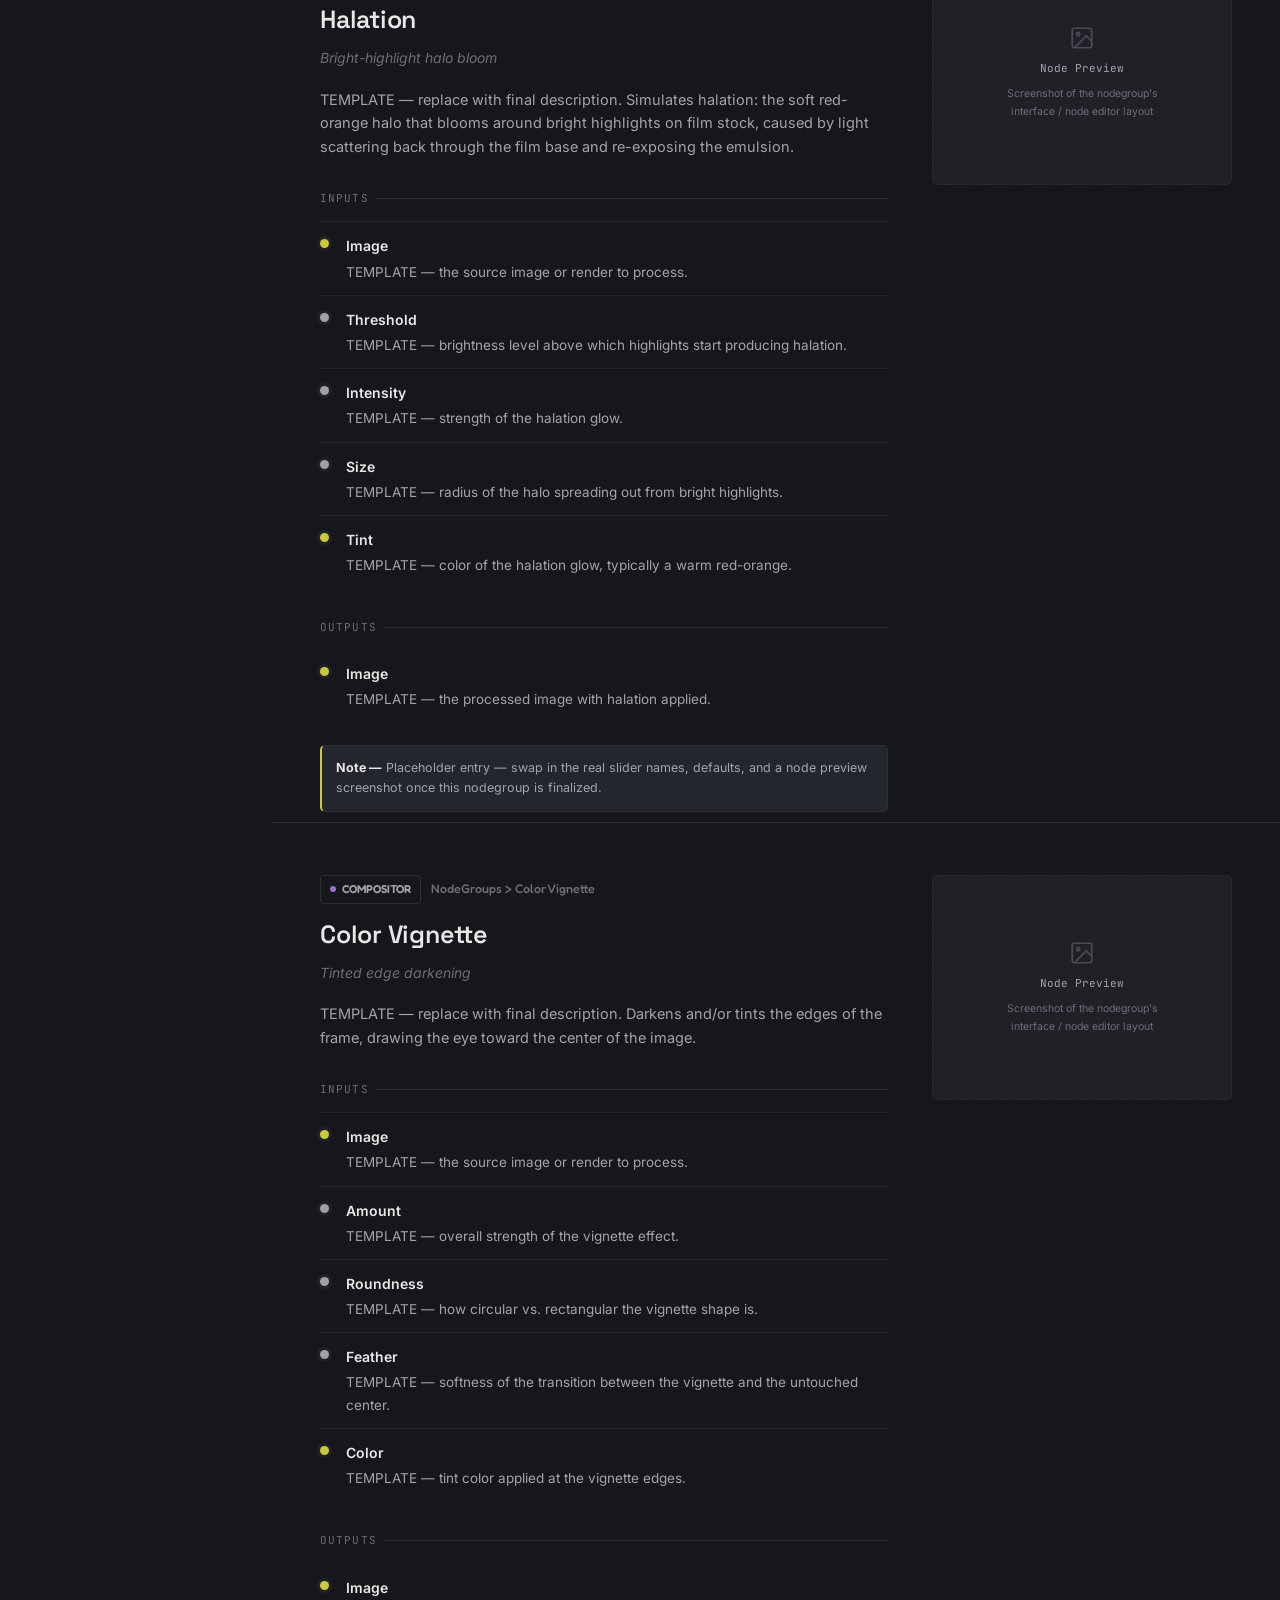
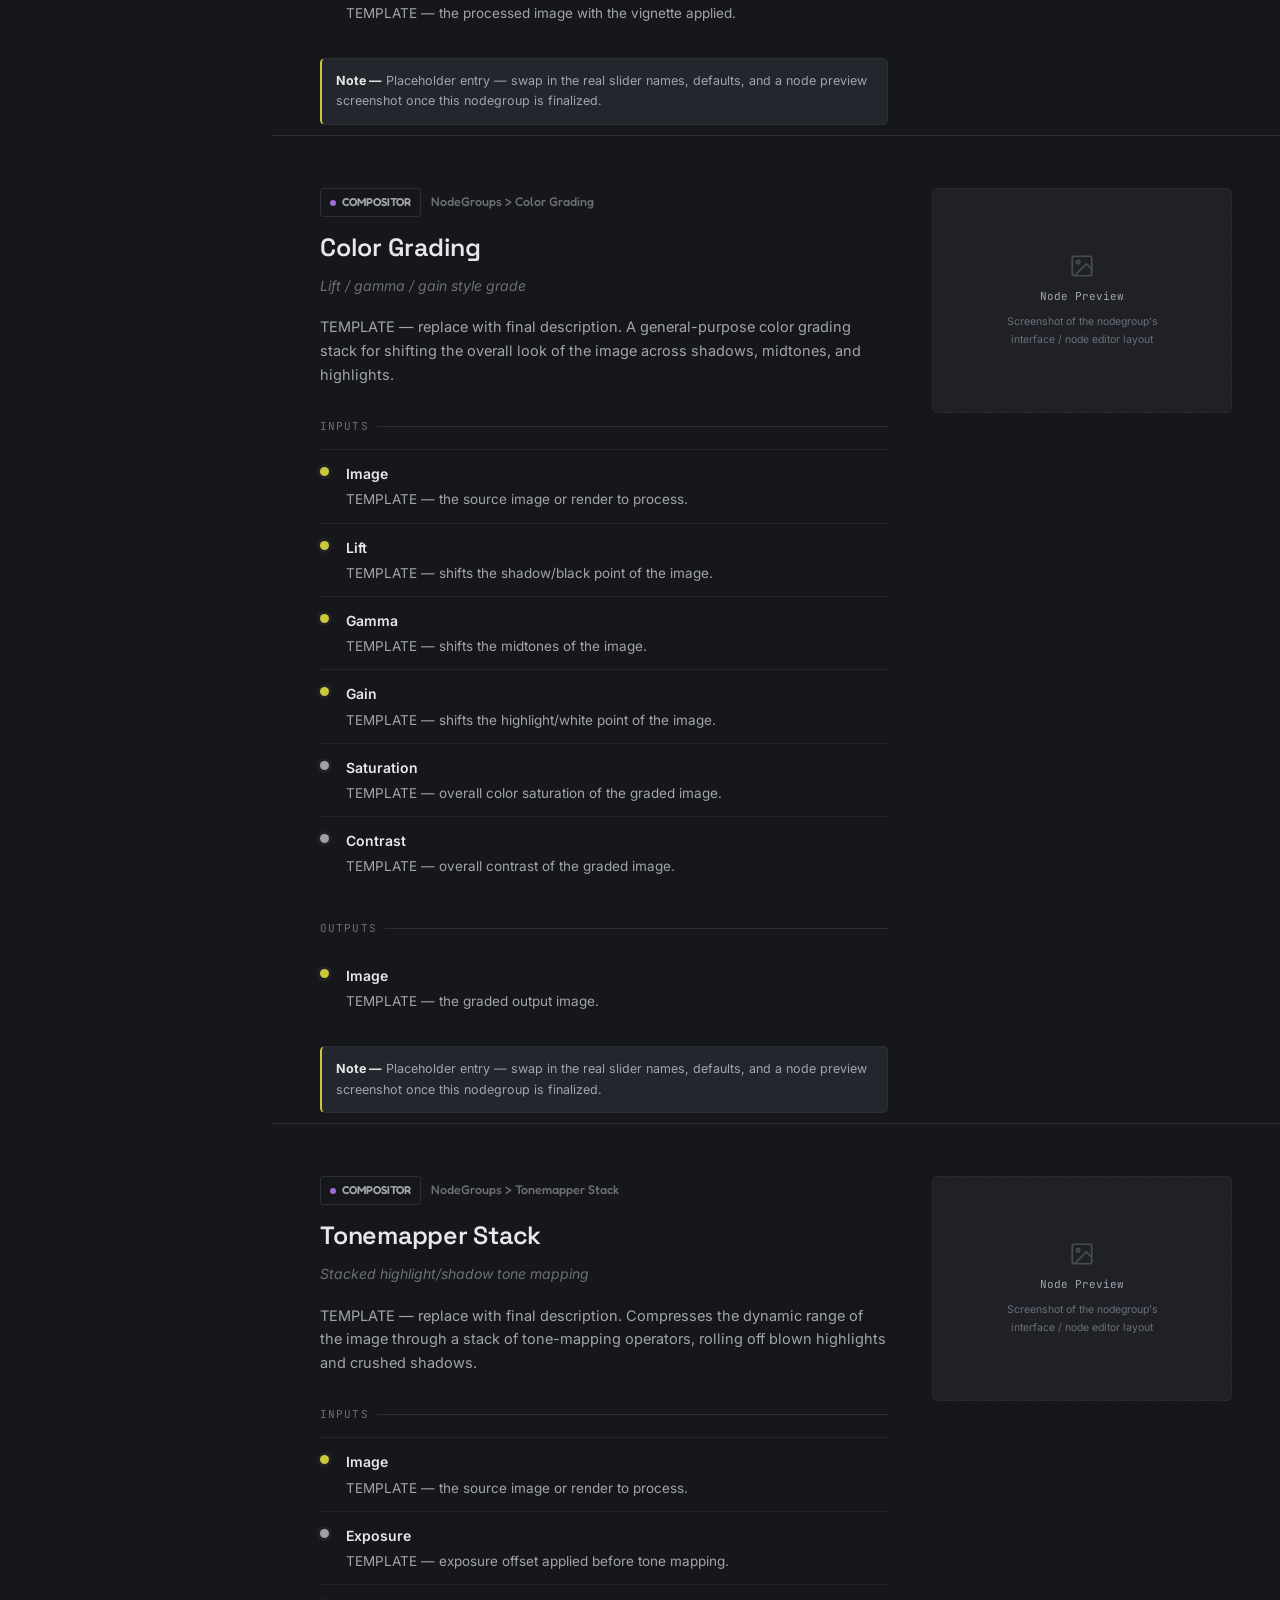
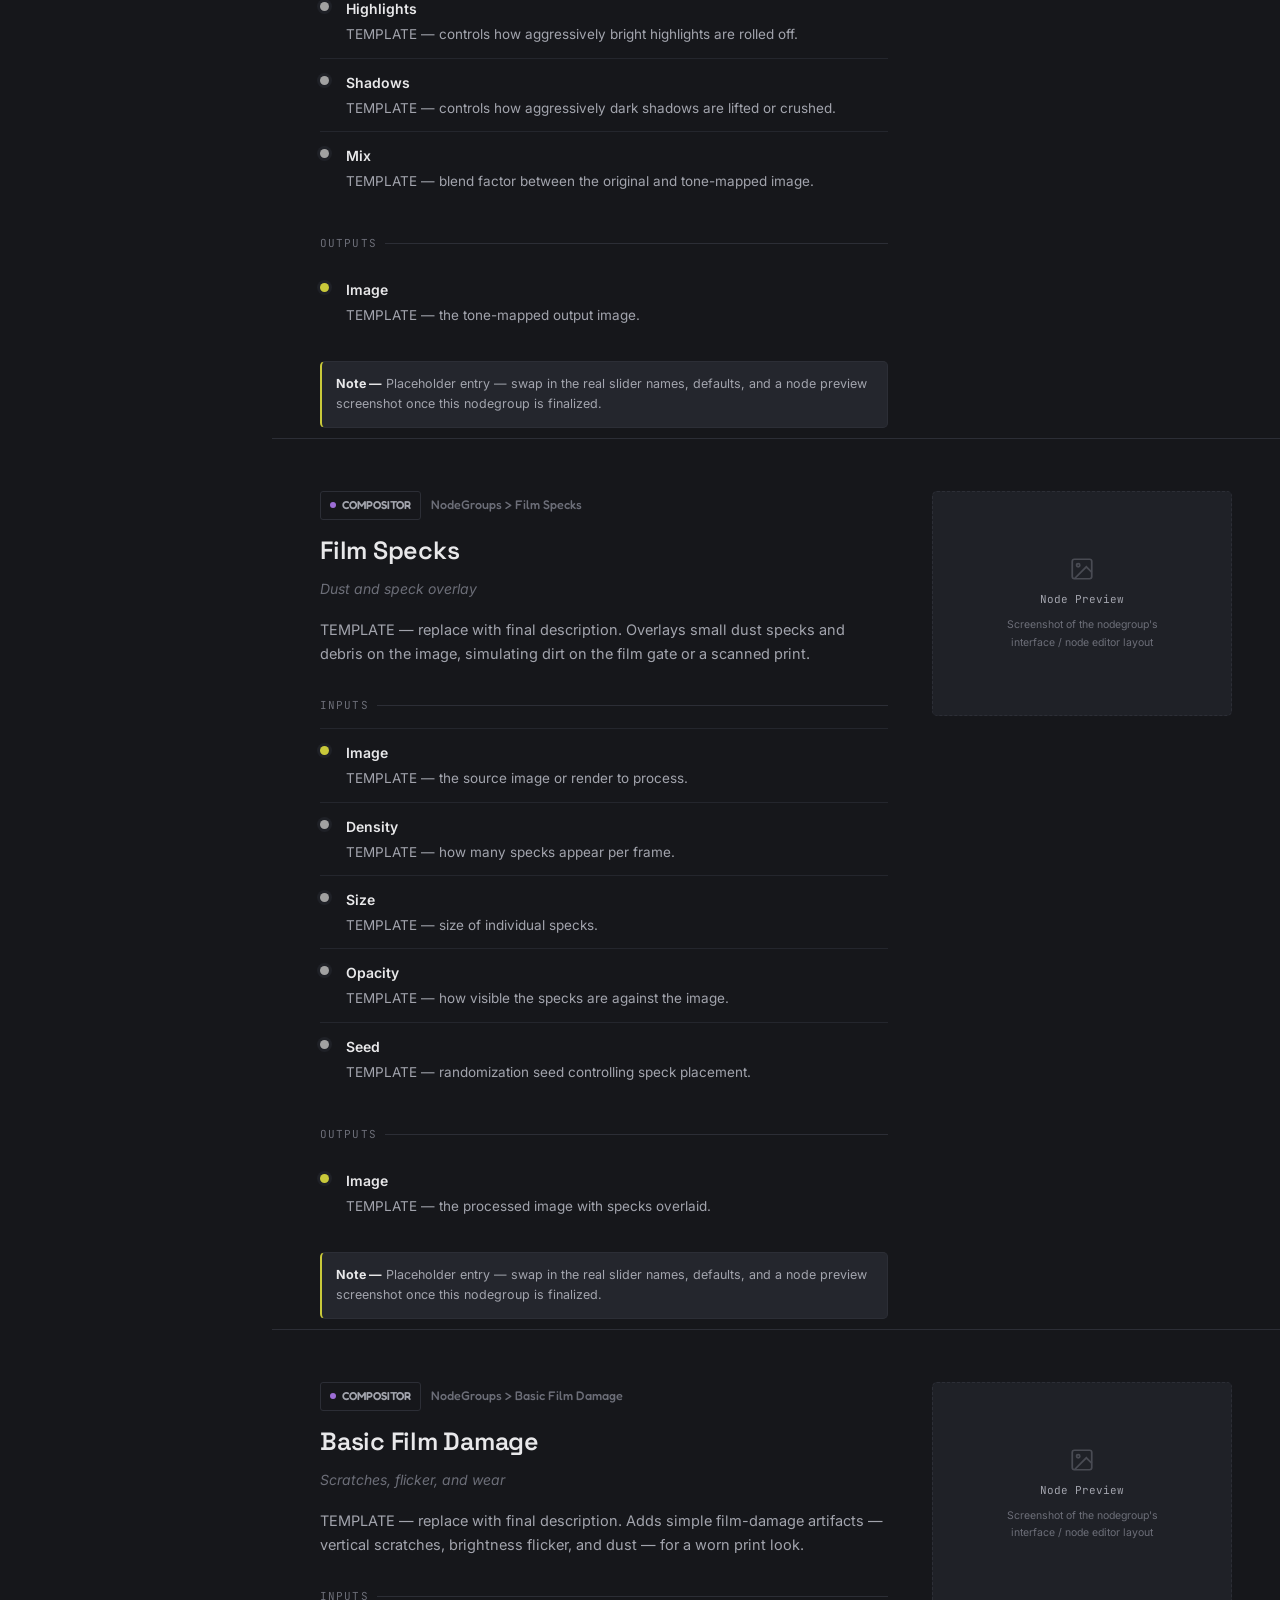
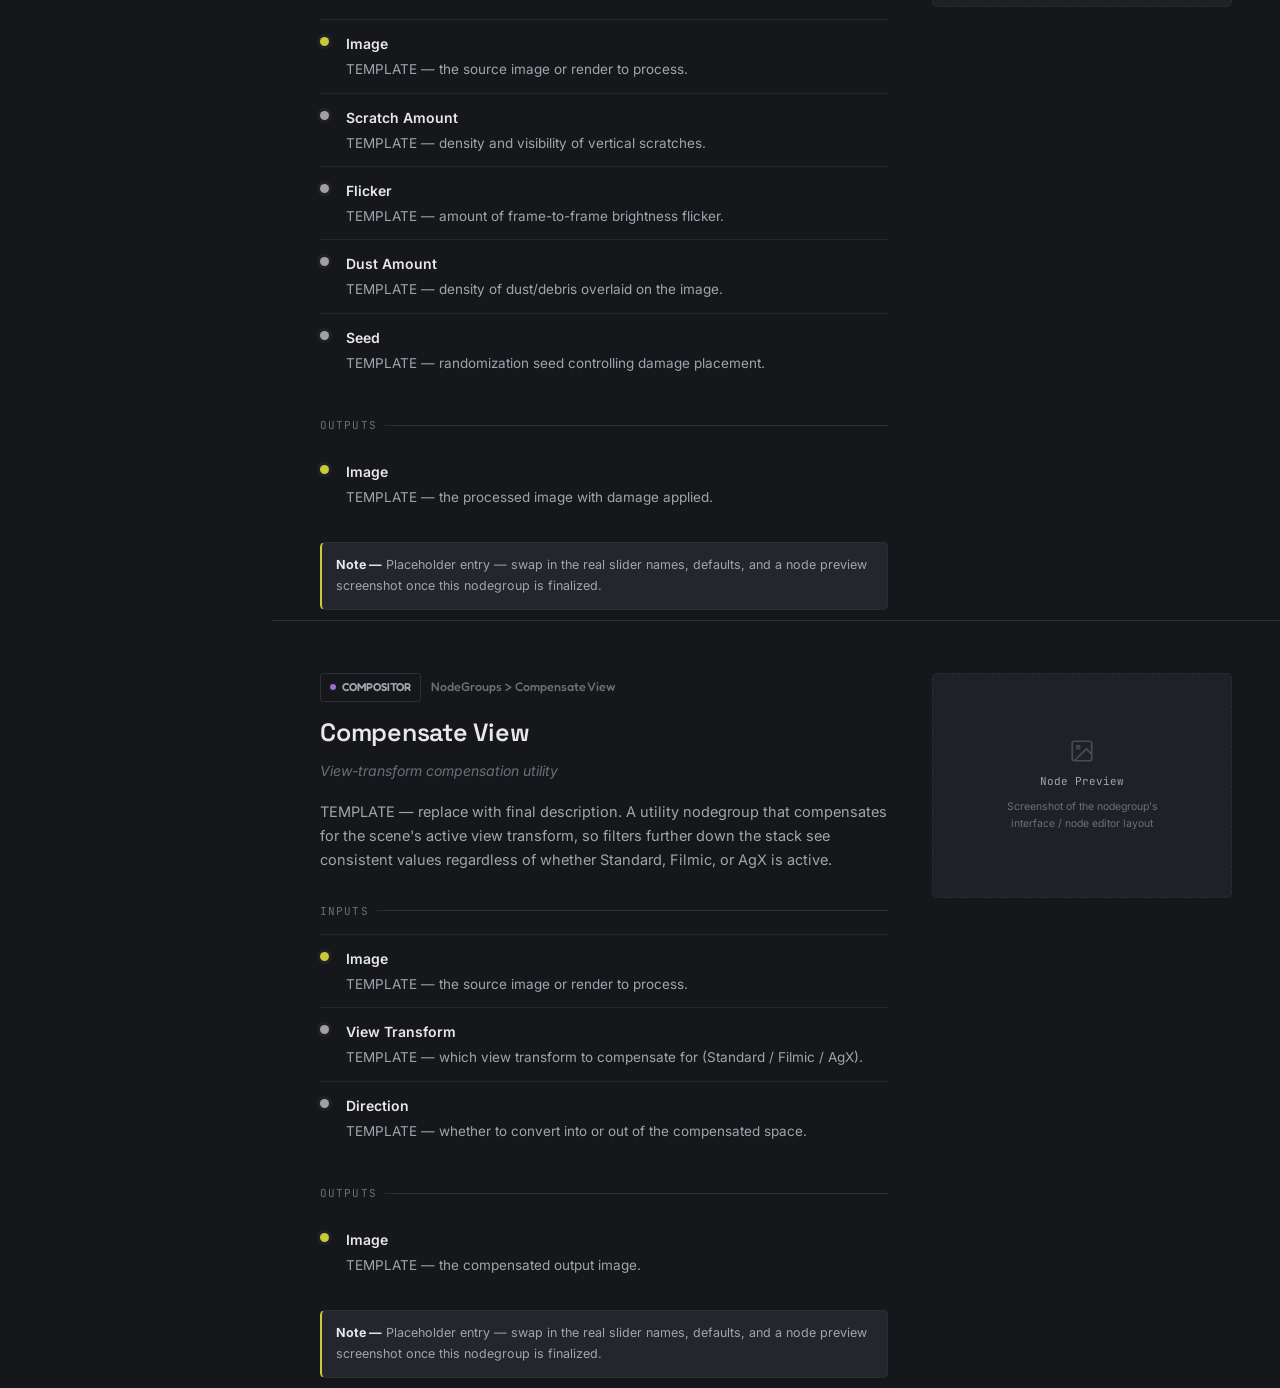
==== commit 3aaa77aa: "improving padding and clickable section in the outliner" ====
--- a/index.html
+++ b/index.html
@@ -47,6 +47,21 @@
 
   *{box-sizing:border-box;}
   html{scroll-behavior:smooth;}
+
+  /* dark, subtle scrollbars everywhere (sidebar + page) */
+  *{
+    scrollbar-width: thin;
+    scrollbar-color: #35373f transparent;
+  }
+  ::-webkit-scrollbar{ width:8px; height:8px; }
+  ::-webkit-scrollbar-track{ background:transparent; }
+  ::-webkit-scrollbar-thumb{
+    background:#35373f;
+    border-radius:8px;
+    border:2px solid transparent;
+    background-clip:padding-box;
+  }
+  ::-webkit-scrollbar-thumb:hover{ background:#454852; background-clip:padding-box; }
   body{
     margin:0;
     background:var(--bg);
@@ -89,7 +104,9 @@
     overflow-y:auto;
     z-index:40;
     transition:transform .25s ease;
-  }
+    scrollbar-width:none; /* Firefox: hide scrollbar entirely */
+  }
+  .sidebar::-webkit-scrollbar{ display:none; } /* Chrome/Safari/Edge: hide scrollbar entirely */
   .sidebar-head{
     padding:26px 22px 20px 22px;
     border-bottom:1px solid var(--border);
@@ -107,20 +124,21 @@
     font-family:'JetBrains Mono',monospace;
   }
 
-  .nav-group{ padding:18px 12px 6px 12px; }
+  .nav-group{ padding:2px 12px 2px 12px; }
   .nav-group-label{
     font-family:'Fredoka',sans-serif;
     font-weight:600;
     font-size:14.5px; letter-spacing:0; text-transform:uppercase;
     color:var(--text-dim);
-    padding:6px 10px 10px 10px;
+    padding:14px 10px 14px 10px;
     display:flex; align-items:center; gap:7px;
     width:100%;
     background:none; border:none;
     cursor:pointer;
     text-align:left;
-  }
-  .nav-group-label:hover{ color:var(--text); }
+    border-radius:var(--radius);
+  }
+  .nav-group-label:hover{ color:var(--text); background:var(--panel-2); }
   .nav-group-label .dot{ width:7px; height:7px; border-radius:50%; flex:none; }
   .nav-group-label .chevron{
     flex:none; transition:transform .15s ease; opacity:.7;
@@ -149,8 +167,8 @@
 
   .nav-link{
     display:flex; align-items:center; gap:9px;
-    padding:7px 10px 7px 10px;
-    margin:1px 0;
+    padding:10px 10px 10px 10px;
+    margin:0;
     border-radius:var(--radius);
     font-size:13.5px;
     color:var(--text-dim);
@@ -730,9 +748,21 @@
     btn.addEventListener("click", () => {
       const cat = btn.dataset.group;
       const links = document.querySelector(`[data-group-links="${cat}"]`);
-      const collapsed = links.classList.toggle("collapsed");
-      btn.setAttribute("aria-expanded", collapsed ? "false" : "true");
-      btn.classList.toggle("collapsed", collapsed);
+      const wasCollapsed = links.classList.contains("collapsed");
+
+      // close every group first
+      document.querySelectorAll(".nav-group-links").forEach(el => el.classList.add("collapsed"));
+      document.querySelectorAll(".nav-group-label").forEach(b => {
+        b.classList.add("collapsed");
+        b.setAttribute("aria-expanded", "false");
+      });
+
+      // then reopen only the one that was clicked, if it had been closed
+      if(wasCollapsed){
+        links.classList.remove("collapsed");
+        btn.classList.remove("collapsed");
+        btn.setAttribute("aria-expanded", "true");
+      }
     });
   });
 }
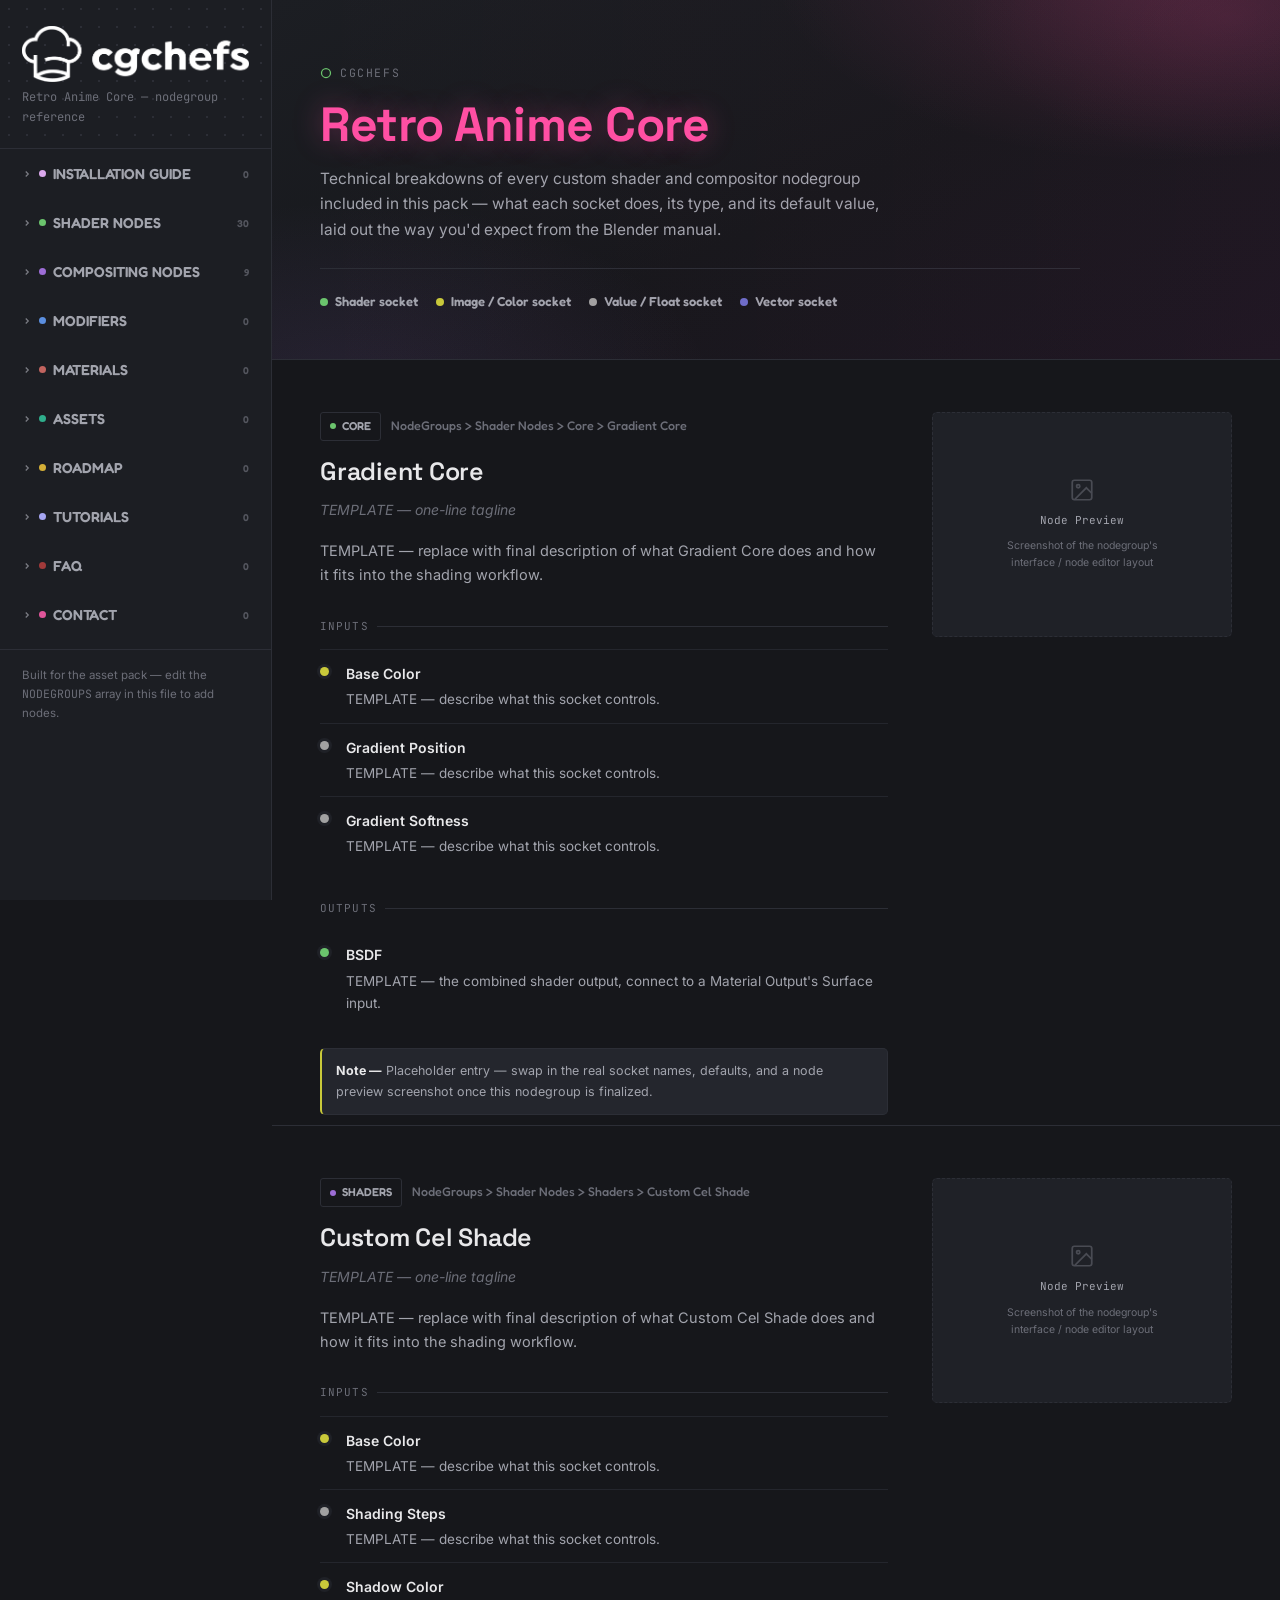
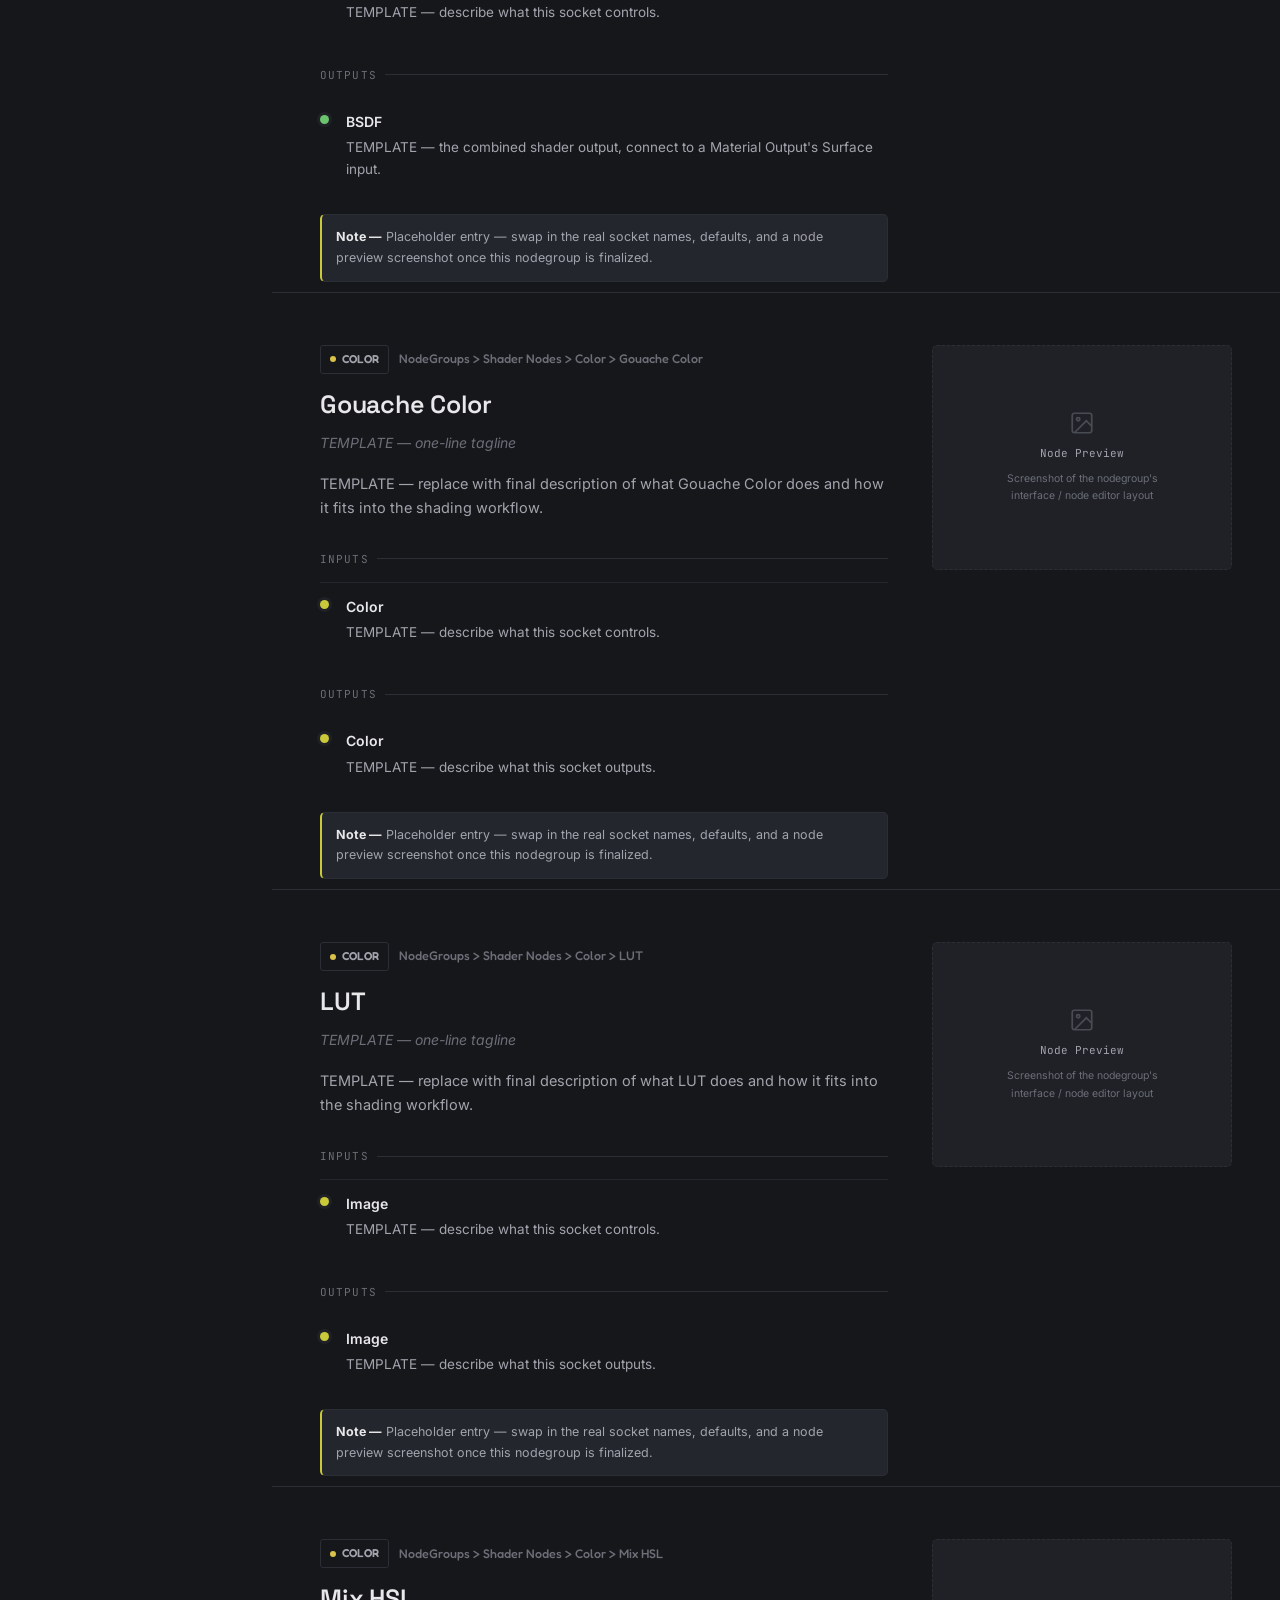
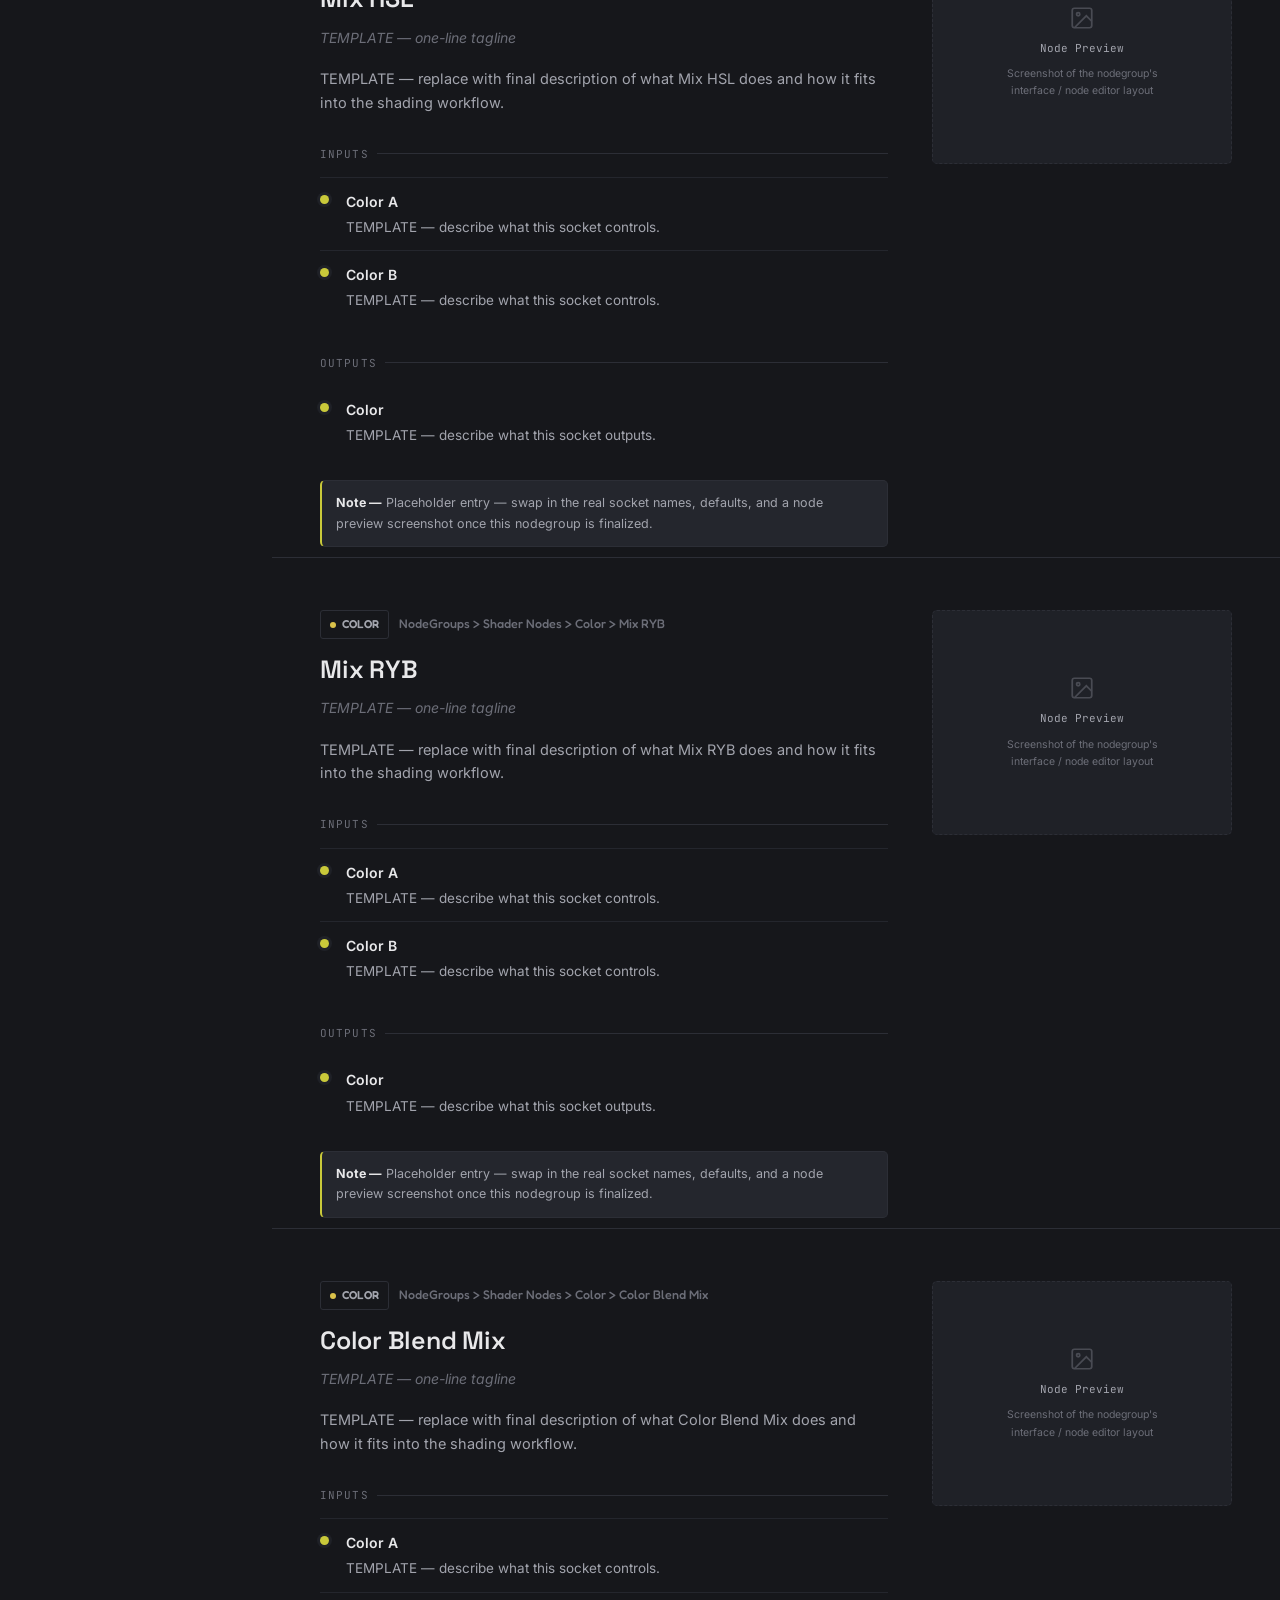
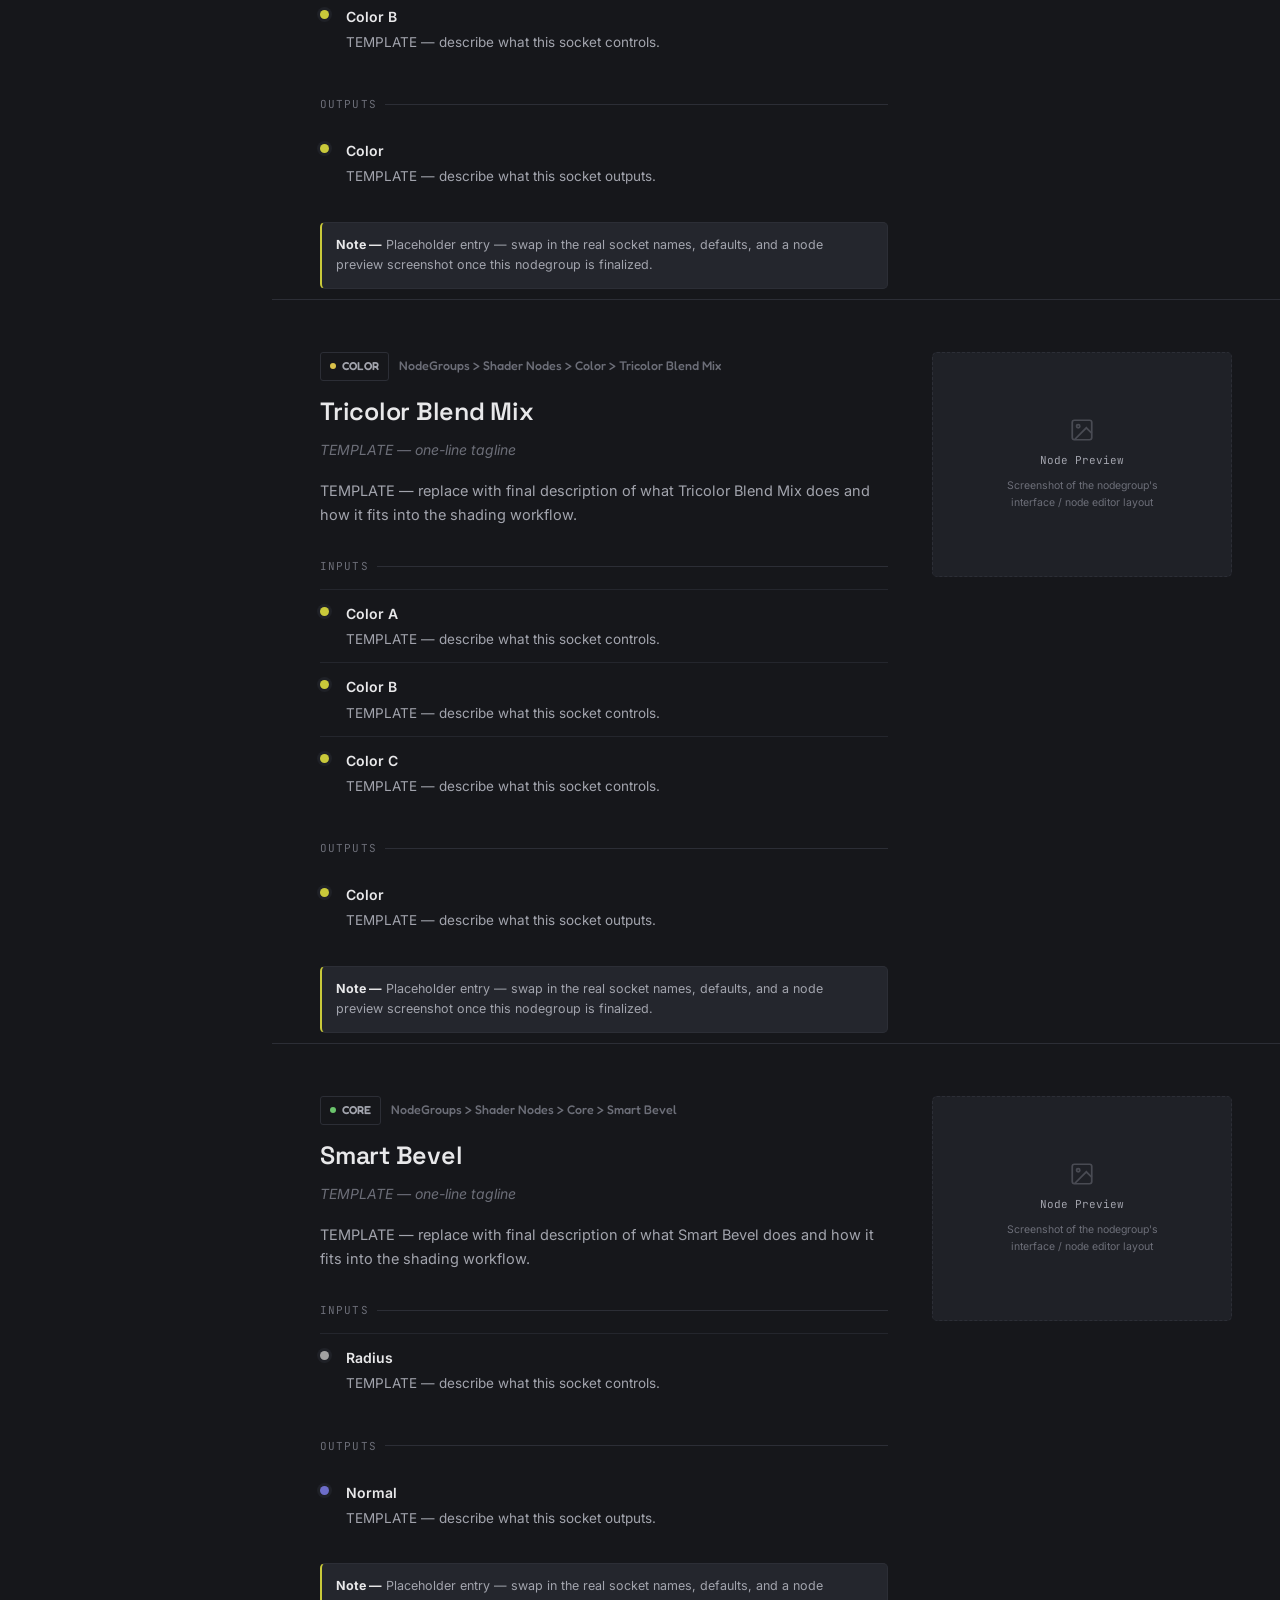
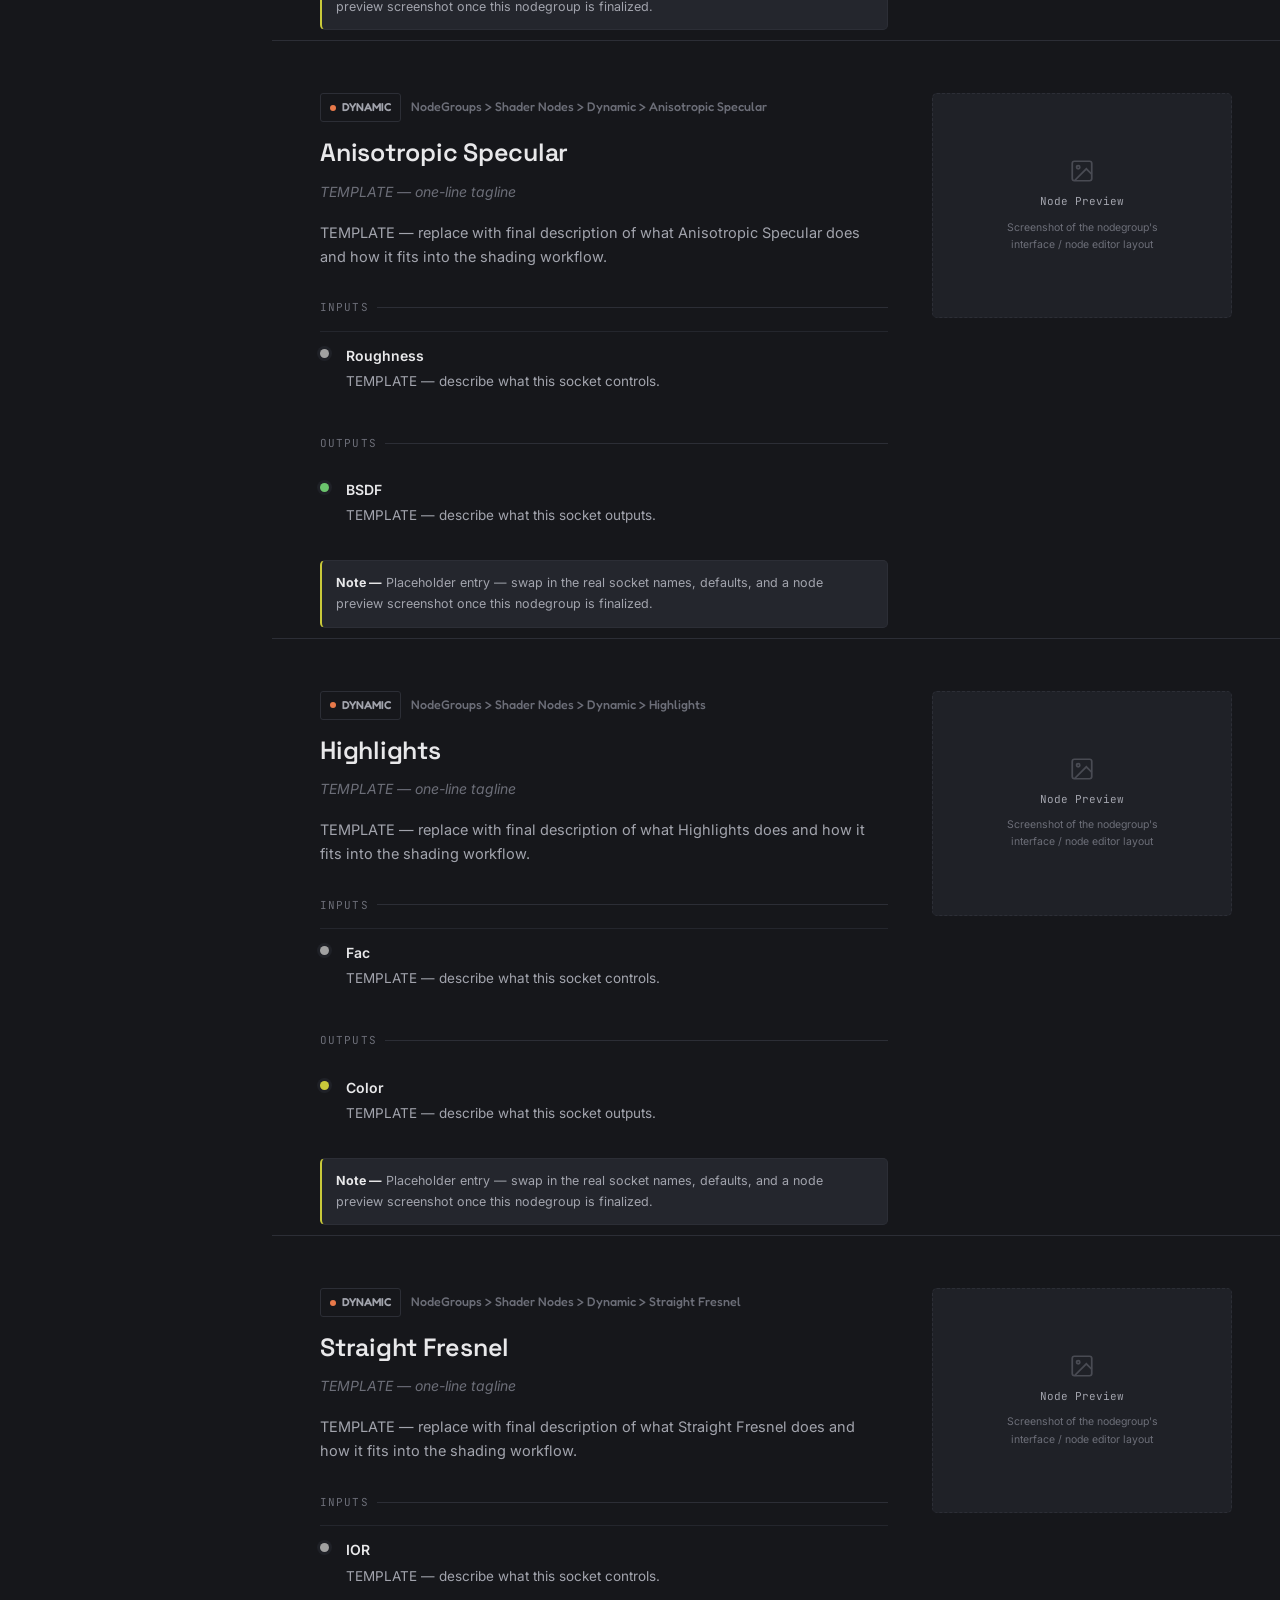
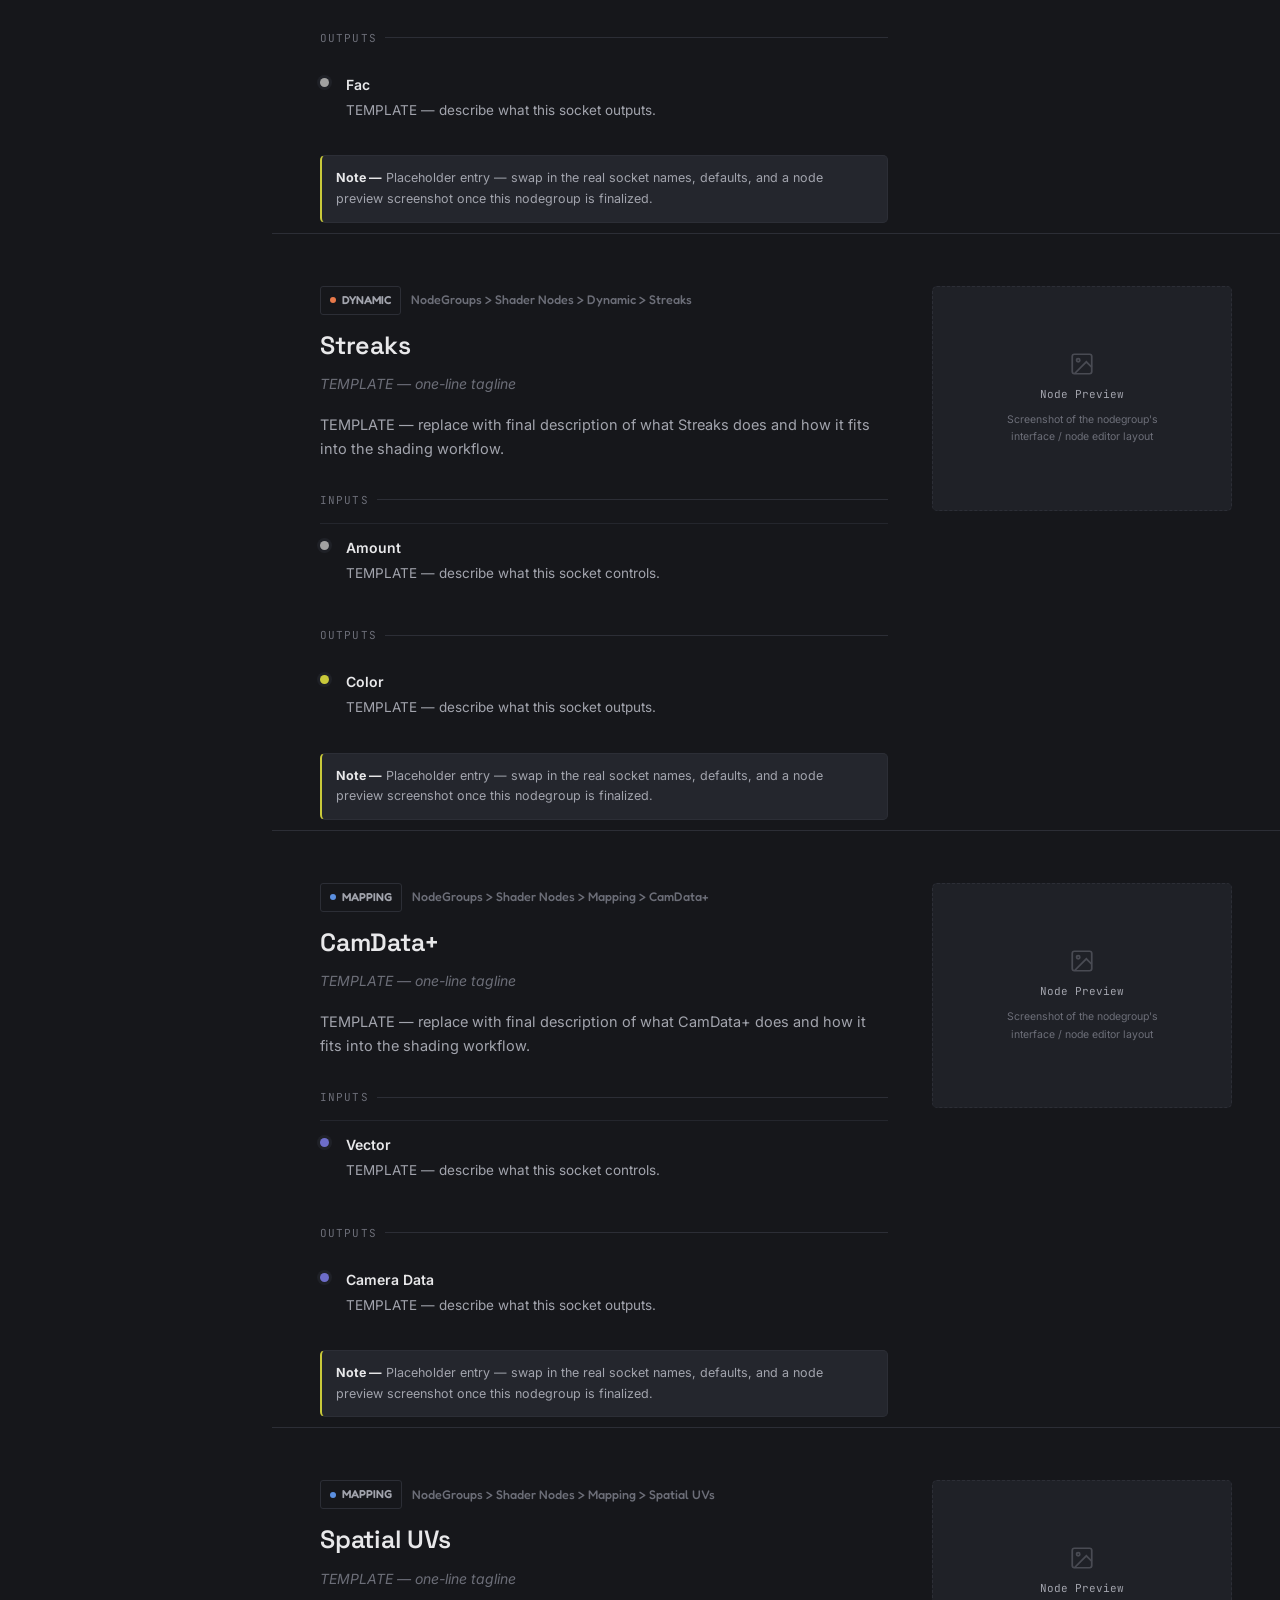
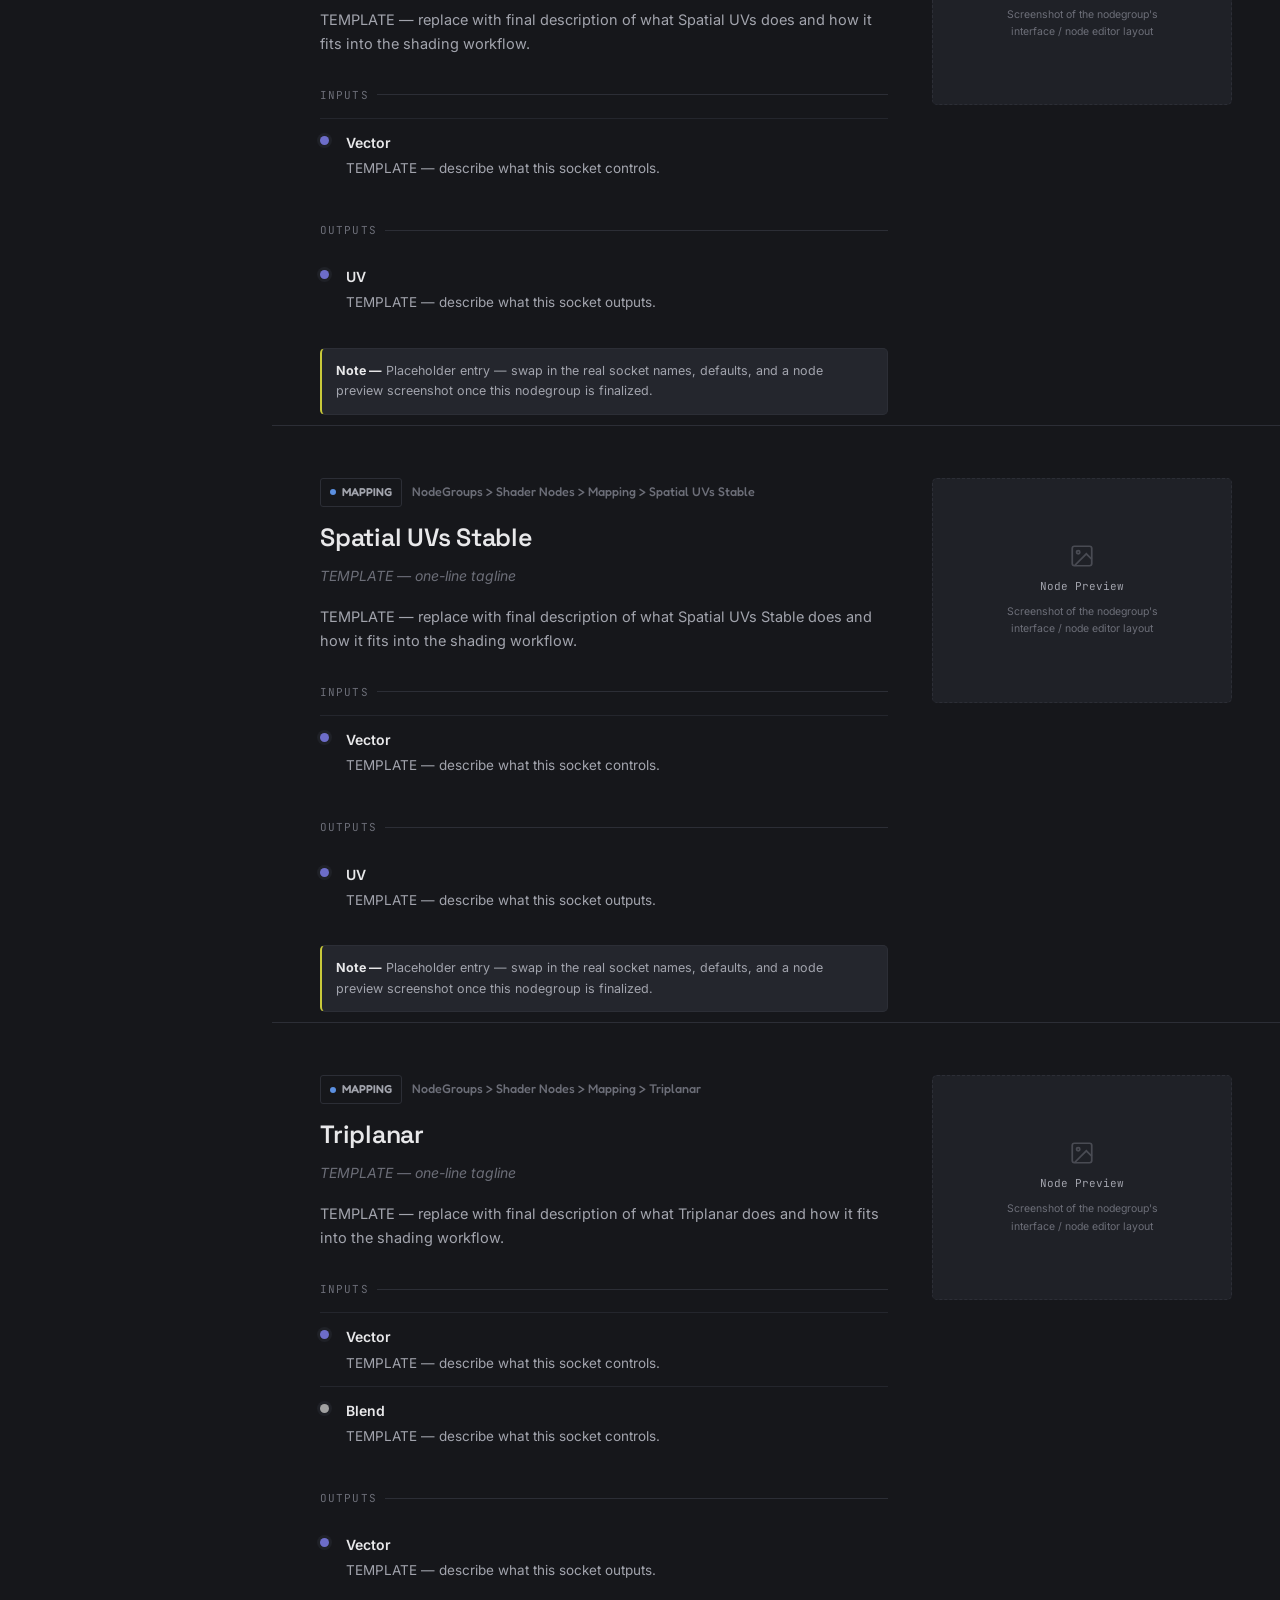
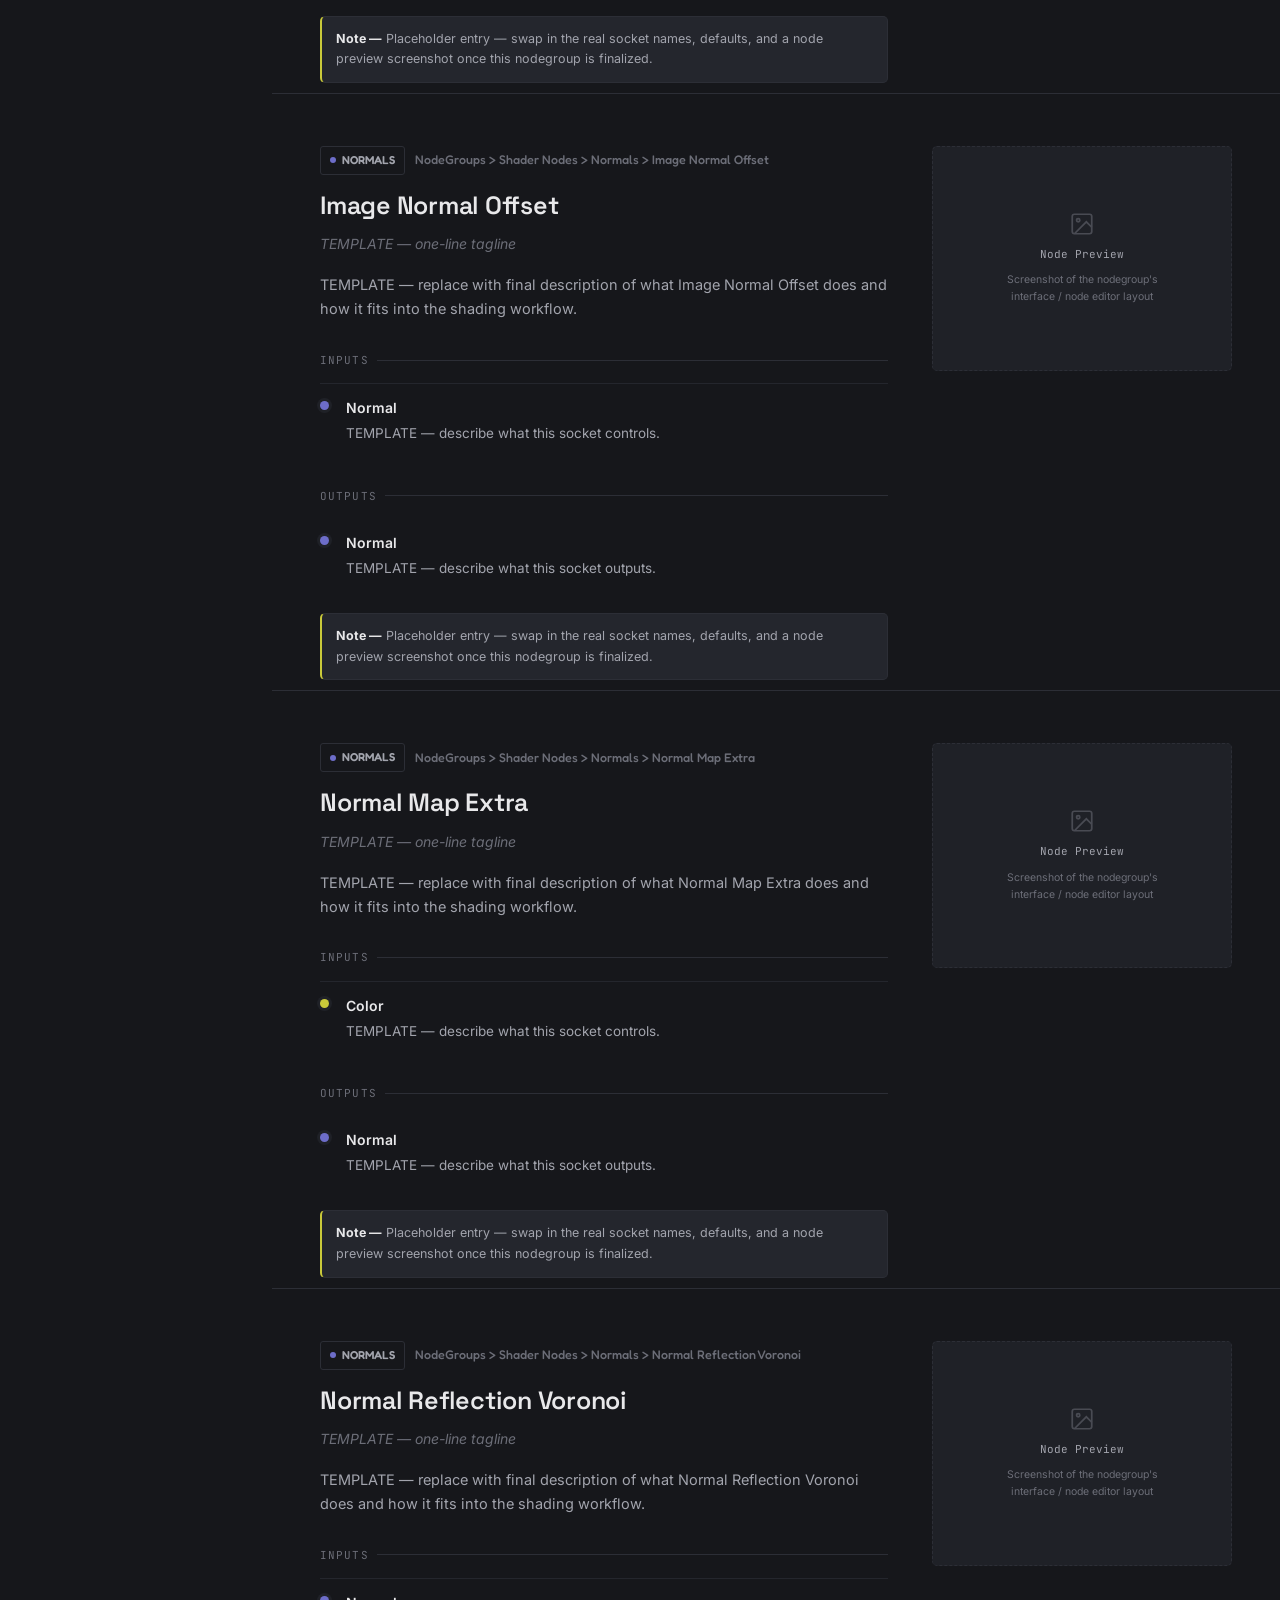
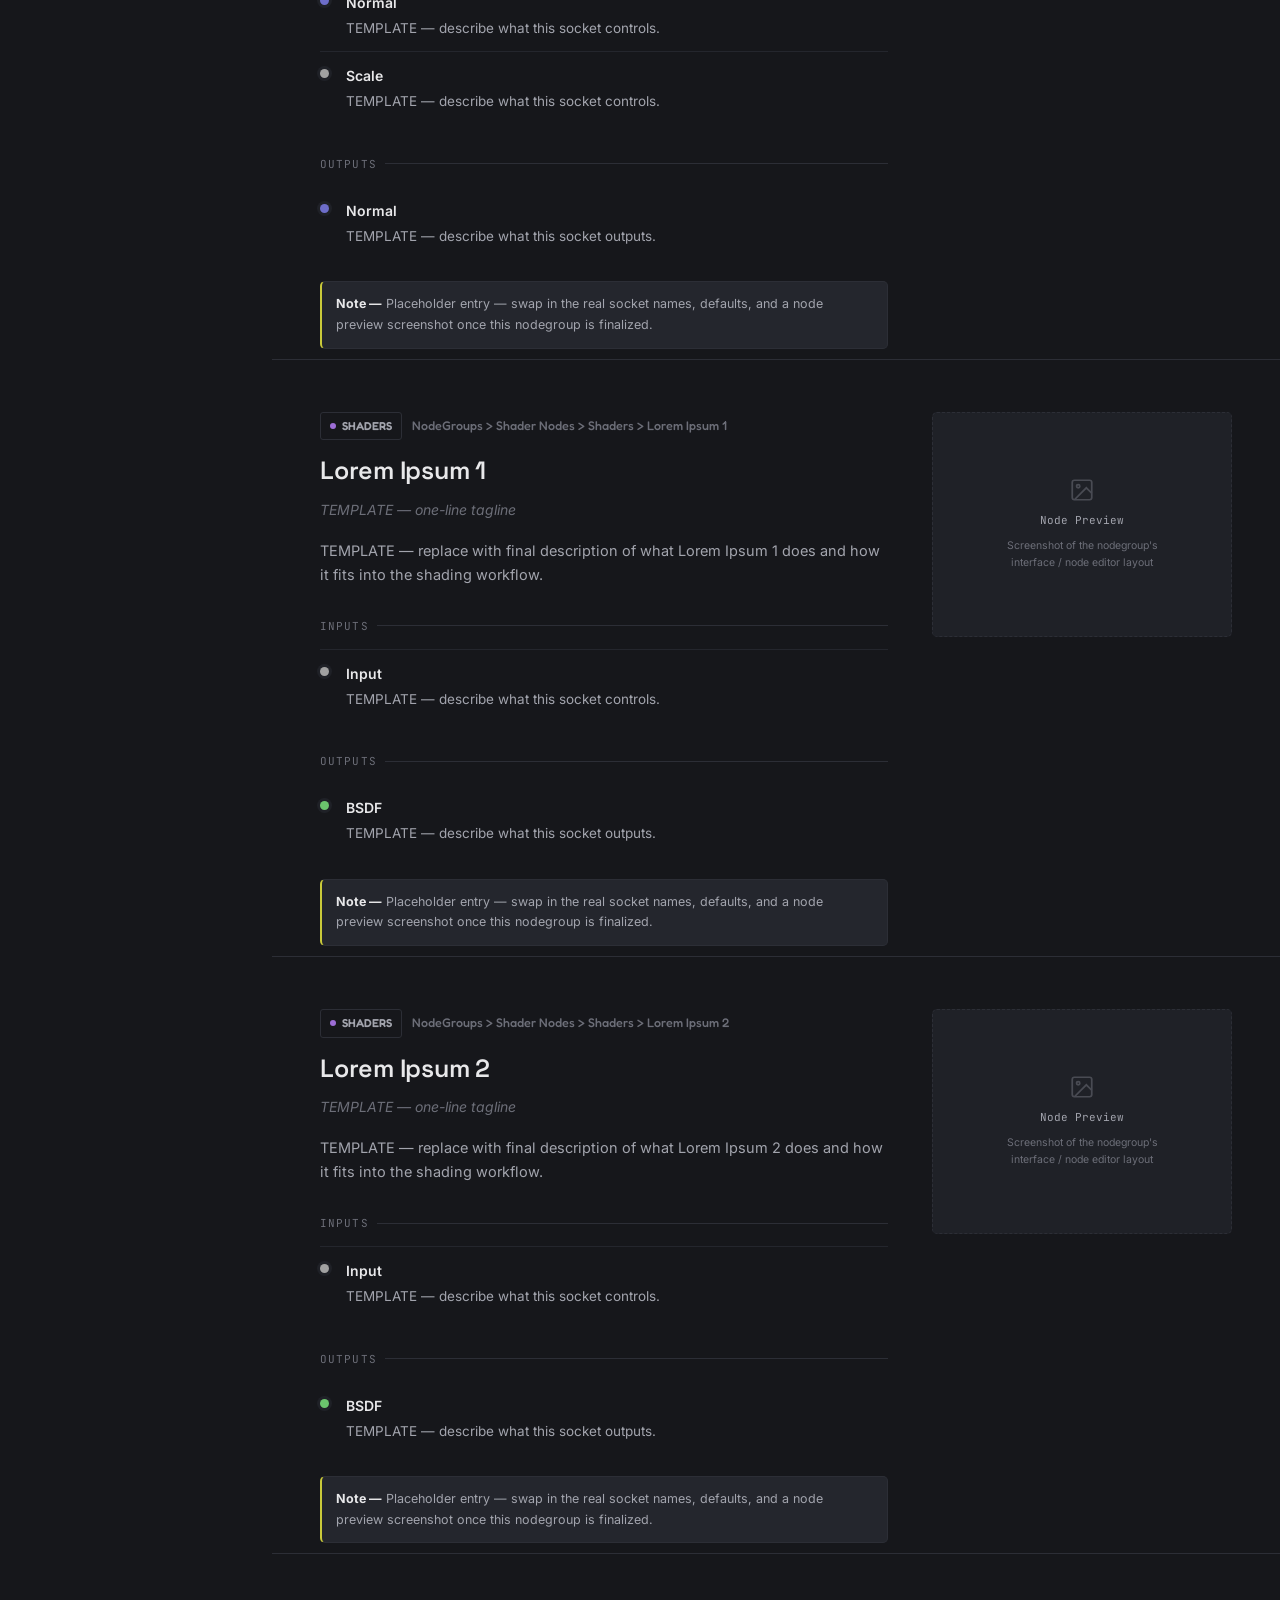
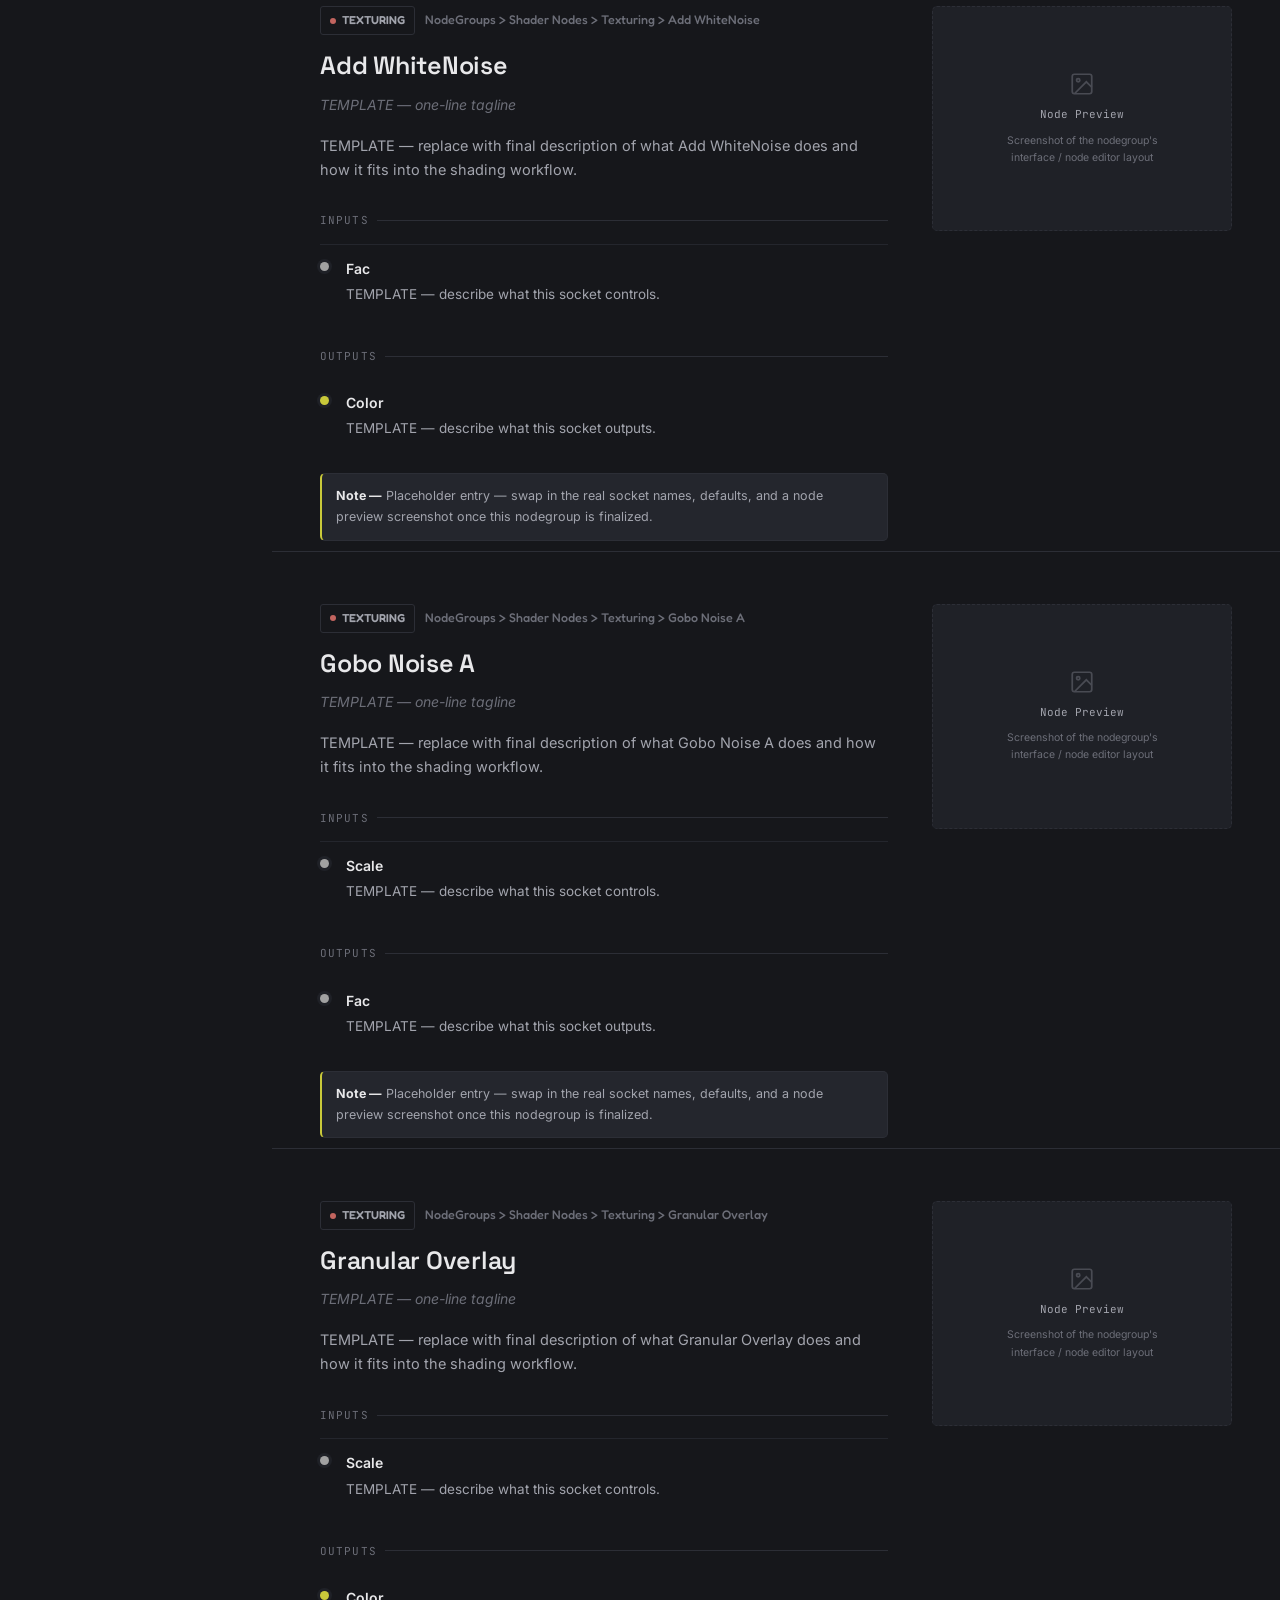
==== commit ba6d4f1c: "Subnodegroup categories for Shader Nodes" ====
--- a/index.html
+++ b/index.html
@@ -40,6 +40,16 @@
     --cat-faq:       #a13a3a;
     --cat-contact:   #e0559a;
 
+    /* shader nodegroup subcategories (outliner sub-tree) */
+    --sub-color:      #d9c14a;
+    --sub-core:       #6bc46d;
+    --sub-dynamic:    #e8794a;
+    --sub-mapping:    #5b8fe0;
+    --sub-normals:    #6d6dc9;
+    --sub-shaders:    #9d6dd6;
+    --sub-texturing:  #c2645f;
+    --sub-utilities:  #2fae8c;
+
     --radius: 5px;
     --sidebar-w: 272px;
     --imgpanel-w: 300px;
@@ -194,6 +204,49 @@
     font-style:italic;
     color:var(--text-faint);
   }
+
+  /* ---------------- NESTED SUBGROUPS (outliner sub-tree, e.g. Shader Nodes > Color) ---------------- */
+  .nav-subgroup{ padding-left:8px; }
+  .nav-subgroup-label{
+    font-family:'Fredoka',sans-serif;
+    font-weight:600;
+    font-size:12.5px; letter-spacing:0; text-transform:uppercase;
+    color:var(--text-dim);
+    padding:9px 10px 9px 22px;
+    display:flex; align-items:center; gap:7px;
+    width:100%;
+    background:none; border:none;
+    cursor:pointer;
+    text-align:left;
+    border-radius:var(--radius);
+  }
+  .nav-subgroup-label:hover{ color:var(--text); background:var(--panel-2); }
+  .nav-subgroup-label .dot{ width:6px; height:6px; border-radius:50%; flex:none; }
+  .nav-subgroup-label .chevron{
+    width:8px; height:8px; flex:none; transition:transform .15s ease; opacity:.6;
+  }
+  .nav-subgroup-label.collapsed .chevron{ transform:rotate(-90deg); }
+  .nav-subgroup-label .group-count{
+    margin-left:auto;
+    color:var(--text-faint);
+    font-size:9.5px;
+    opacity:.7;
+  }
+  .nav-subgroup-links{
+    display:grid;
+    grid-template-rows: 1fr;
+    transition: grid-template-rows .22s ease;
+  }
+  .nav-subgroup-links .links-inner{
+    overflow:hidden;
+    min-height:0;
+    display:flex; flex-direction:column;
+  }
+  .nav-subgroup-links.collapsed{
+    grid-template-rows: 0fr;
+  }
+  .nav-link.sub-link{ padding-left:32px; font-size:13px; }
+  .nav-subgroup .nav-empty{ padding-left:22px; }
 
   .sidebar-foot{
     padding:16px 22px 26px 22px;
@@ -476,6 +529,7 @@
   {
     id: "gradient-core",
     category: "shader",
+    sub: "core",
     name: "Gradient Core",
     tagline: "TEMPLATE — one-line tagline",
     description: "TEMPLATE — replace with final description of what Gradient Core does and how it fits into the shading workflow.",
@@ -492,6 +546,7 @@
   {
     id: "custom-cel-shade",
     category: "shader",
+    sub: "shaders",
     name: "Custom Cel Shade",
     tagline: "TEMPLATE — one-line tagline",
     description: "TEMPLATE — replace with final description of what Custom Cel Shade does and how it fits into the shading workflow.",
@@ -505,6 +560,452 @@
     ],
     note: "Placeholder entry — swap in the real socket names, defaults, and a node preview screenshot once this nodegroup is finalized."
   },
+
+  /* ---- Color ---- */
+  {
+    id: "gouache-color",
+    category: "shader",
+    sub: "color",
+    name: "Gouache Color",
+    tagline: "TEMPLATE — one-line tagline",
+    description: "TEMPLATE — replace with final description of what Gouache Color does and how it fits into the shading workflow.",
+    inputs: [
+      { name:"Color", type:"color", desc:"TEMPLATE — describe what this socket controls." }
+    ],
+    outputs: [
+      { name:"Color", type:"color", desc:"TEMPLATE — describe what this socket outputs." }
+    ],
+    note: "Placeholder entry — swap in the real socket names, defaults, and a node preview screenshot once this nodegroup is finalized."
+  },
+  {
+    id: "lut",
+    category: "shader",
+    sub: "color",
+    name: "LUT",
+    tagline: "TEMPLATE — one-line tagline",
+    description: "TEMPLATE — replace with final description of what LUT does and how it fits into the shading workflow.",
+    inputs: [
+      { name:"Image", type:"image", desc:"TEMPLATE — describe what this socket controls." }
+    ],
+    outputs: [
+      { name:"Image", type:"image", desc:"TEMPLATE — describe what this socket outputs." }
+    ],
+    note: "Placeholder entry — swap in the real socket names, defaults, and a node preview screenshot once this nodegroup is finalized."
+  },
+  {
+    id: "mix-hsl",
+    category: "shader",
+    sub: "color",
+    name: "Mix HSL",
+    tagline: "TEMPLATE — one-line tagline",
+    description: "TEMPLATE — replace with final description of what Mix HSL does and how it fits into the shading workflow.",
+    inputs: [
+      { name:"Color A", type:"color", desc:"TEMPLATE — describe what this socket controls." },
+      { name:"Color B", type:"color", desc:"TEMPLATE — describe what this socket controls." }
+    ],
+    outputs: [
+      { name:"Color", type:"color", desc:"TEMPLATE — describe what this socket outputs." }
+    ],
+    note: "Placeholder entry — swap in the real socket names, defaults, and a node preview screenshot once this nodegroup is finalized."
+  },
+  {
+    id: "mix-ryb",
+    category: "shader",
+    sub: "color",
+    name: "Mix RYB",
+    tagline: "TEMPLATE — one-line tagline",
+    description: "TEMPLATE — replace with final description of what Mix RYB does and how it fits into the shading workflow.",
+    inputs: [
+      { name:"Color A", type:"color", desc:"TEMPLATE — describe what this socket controls." },
+      { name:"Color B", type:"color", desc:"TEMPLATE — describe what this socket controls." }
+    ],
+    outputs: [
+      { name:"Color", type:"color", desc:"TEMPLATE — describe what this socket outputs." }
+    ],
+    note: "Placeholder entry — swap in the real socket names, defaults, and a node preview screenshot once this nodegroup is finalized."
+  },
+  {
+    id: "color-blend-mix",
+    category: "shader",
+    sub: "color",
+    name: "Color Blend Mix",
+    tagline: "TEMPLATE — one-line tagline",
+    description: "TEMPLATE — replace with final description of what Color Blend Mix does and how it fits into the shading workflow.",
+    inputs: [
+      { name:"Color A", type:"color", desc:"TEMPLATE — describe what this socket controls." },
+      { name:"Color B", type:"color", desc:"TEMPLATE — describe what this socket controls." }
+    ],
+    outputs: [
+      { name:"Color", type:"color", desc:"TEMPLATE — describe what this socket outputs." }
+    ],
+    note: "Placeholder entry — swap in the real socket names, defaults, and a node preview screenshot once this nodegroup is finalized."
+  },
+  {
+    id: "tricolor-blend-mix",
+    category: "shader",
+    sub: "color",
+    name: "Tricolor Blend Mix",
+    tagline: "TEMPLATE — one-line tagline",
+    description: "TEMPLATE — replace with final description of what Tricolor Blend Mix does and how it fits into the shading workflow.",
+    inputs: [
+      { name:"Color A", type:"color", desc:"TEMPLATE — describe what this socket controls." },
+      { name:"Color B", type:"color", desc:"TEMPLATE — describe what this socket controls." },
+      { name:"Color C", type:"color", desc:"TEMPLATE — describe what this socket controls." }
+    ],
+    outputs: [
+      { name:"Color", type:"color", desc:"TEMPLATE — describe what this socket outputs." }
+    ],
+    note: "Placeholder entry — swap in the real socket names, defaults, and a node preview screenshot once this nodegroup is finalized."
+  },
+
+  /* ---- Core ---- */
+  {
+    id: "smart-bevel",
+    category: "shader",
+    sub: "core",
+    name: "Smart Bevel",
+    tagline: "TEMPLATE — one-line tagline",
+    description: "TEMPLATE — replace with final description of what Smart Bevel does and how it fits into the shading workflow.",
+    inputs: [
+      { name:"Radius", type:"value", desc:"TEMPLATE — describe what this socket controls." }
+    ],
+    outputs: [
+      { name:"Normal", type:"vector", desc:"TEMPLATE — describe what this socket outputs." }
+    ],
+    note: "Placeholder entry — swap in the real socket names, defaults, and a node preview screenshot once this nodegroup is finalized."
+  },
+
+  /* ---- Dynamic ---- */
+  {
+    id: "anisotropic-specular",
+    category: "shader",
+    sub: "dynamic",
+    name: "Anisotropic Specular",
+    tagline: "TEMPLATE — one-line tagline",
+    description: "TEMPLATE — replace with final description of what Anisotropic Specular does and how it fits into the shading workflow.",
+    inputs: [
+      { name:"Roughness", type:"value", desc:"TEMPLATE — describe what this socket controls." }
+    ],
+    outputs: [
+      { name:"BSDF", type:"shader", desc:"TEMPLATE — describe what this socket outputs." }
+    ],
+    note: "Placeholder entry — swap in the real socket names, defaults, and a node preview screenshot once this nodegroup is finalized."
+  },
+  {
+    id: "highlights",
+    category: "shader",
+    sub: "dynamic",
+    name: "Highlights",
+    tagline: "TEMPLATE — one-line tagline",
+    description: "TEMPLATE — replace with final description of what Highlights does and how it fits into the shading workflow.",
+    inputs: [
+      { name:"Fac", type:"value", desc:"TEMPLATE — describe what this socket controls." }
+    ],
+    outputs: [
+      { name:"Color", type:"color", desc:"TEMPLATE — describe what this socket outputs." }
+    ],
+    note: "Placeholder entry — swap in the real socket names, defaults, and a node preview screenshot once this nodegroup is finalized."
+  },
+  {
+    id: "straight-fresnel",
+    category: "shader",
+    sub: "dynamic",
+    name: "Straight Fresnel",
+    tagline: "TEMPLATE — one-line tagline",
+    description: "TEMPLATE — replace with final description of what Straight Fresnel does and how it fits into the shading workflow.",
+    inputs: [
+      { name:"IOR", type:"value", desc:"TEMPLATE — describe what this socket controls." }
+    ],
+    outputs: [
+      { name:"Fac", type:"value", desc:"TEMPLATE — describe what this socket outputs." }
+    ],
+    note: "Placeholder entry — swap in the real socket names, defaults, and a node preview screenshot once this nodegroup is finalized."
+  },
+  {
+    id: "streaks",
+    category: "shader",
+    sub: "dynamic",
+    name: "Streaks",
+    tagline: "TEMPLATE — one-line tagline",
+    description: "TEMPLATE — replace with final description of what Streaks does and how it fits into the shading workflow.",
+    inputs: [
+      { name:"Amount", type:"value", desc:"TEMPLATE — describe what this socket controls." }
+    ],
+    outputs: [
+      { name:"Color", type:"color", desc:"TEMPLATE — describe what this socket outputs." }
+    ],
+    note: "Placeholder entry — swap in the real socket names, defaults, and a node preview screenshot once this nodegroup is finalized."
+  },
+
+  /* ---- Mapping ---- */
+  {
+    id: "camdata-plus",
+    category: "shader",
+    sub: "mapping",
+    name: "CamData+",
+    tagline: "TEMPLATE — one-line tagline",
+    description: "TEMPLATE — replace with final description of what CamData+ does and how it fits into the shading workflow.",
+    inputs: [
+      { name:"Vector", type:"vector", desc:"TEMPLATE — describe what this socket controls." }
+    ],
+    outputs: [
+      { name:"Camera Data", type:"vector", desc:"TEMPLATE — describe what this socket outputs." }
+    ],
+    note: "Placeholder entry — swap in the real socket names, defaults, and a node preview screenshot once this nodegroup is finalized."
+  },
+  {
+    id: "spatial-uvs",
+    category: "shader",
+    sub: "mapping",
+    name: "Spatial UVs",
+    tagline: "TEMPLATE — one-line tagline",
+    description: "TEMPLATE — replace with final description of what Spatial UVs does and how it fits into the shading workflow.",
+    inputs: [
+      { name:"Vector", type:"vector", desc:"TEMPLATE — describe what this socket controls." }
+    ],
+    outputs: [
+      { name:"UV", type:"vector", desc:"TEMPLATE — describe what this socket outputs." }
+    ],
+    note: "Placeholder entry — swap in the real socket names, defaults, and a node preview screenshot once this nodegroup is finalized."
+  },
+  {
+    id: "spatial-uvs-stable",
+    category: "shader",
+    sub: "mapping",
+    name: "Spatial UVs Stable",
+    tagline: "TEMPLATE — one-line tagline",
+    description: "TEMPLATE — replace with final description of what Spatial UVs Stable does and how it fits into the shading workflow.",
+    inputs: [
+      { name:"Vector", type:"vector", desc:"TEMPLATE — describe what this socket controls." }
+    ],
+    outputs: [
+      { name:"UV", type:"vector", desc:"TEMPLATE — describe what this socket outputs." }
+    ],
+    note: "Placeholder entry — swap in the real socket names, defaults, and a node preview screenshot once this nodegroup is finalized."
+  },
+  {
+    id: "triplanar",
+    category: "shader",
+    sub: "mapping",
+    name: "Triplanar",
+    tagline: "TEMPLATE — one-line tagline",
+    description: "TEMPLATE — replace with final description of what Triplanar does and how it fits into the shading workflow.",
+    inputs: [
+      { name:"Vector", type:"vector", desc:"TEMPLATE — describe what this socket controls." },
+      { name:"Blend", type:"value", desc:"TEMPLATE — describe what this socket controls." }
+    ],
+    outputs: [
+      { name:"Vector", type:"vector", desc:"TEMPLATE — describe what this socket outputs." }
+    ],
+    note: "Placeholder entry — swap in the real socket names, defaults, and a node preview screenshot once this nodegroup is finalized."
+  },
+
+  /* ---- Normals ---- */
+  {
+    id: "image-normal-offset",
+    category: "shader",
+    sub: "normals",
+    name: "Image Normal Offset",
+    tagline: "TEMPLATE — one-line tagline",
+    description: "TEMPLATE — replace with final description of what Image Normal Offset does and how it fits into the shading workflow.",
+    inputs: [
+      { name:"Normal", type:"vector", desc:"TEMPLATE — describe what this socket controls." }
+    ],
+    outputs: [
+      { name:"Normal", type:"vector", desc:"TEMPLATE — describe what this socket outputs." }
+    ],
+    note: "Placeholder entry — swap in the real socket names, defaults, and a node preview screenshot once this nodegroup is finalized."
+  },
+  {
+    id: "normal-map-extra",
+    category: "shader",
+    sub: "normals",
+    name: "Normal Map Extra",
+    tagline: "TEMPLATE — one-line tagline",
+    description: "TEMPLATE — replace with final description of what Normal Map Extra does and how it fits into the shading workflow.",
+    inputs: [
+      { name:"Color", type:"color", desc:"TEMPLATE — describe what this socket controls." }
+    ],
+    outputs: [
+      { name:"Normal", type:"vector", desc:"TEMPLATE — describe what this socket outputs." }
+    ],
+    note: "Placeholder entry — swap in the real socket names, defaults, and a node preview screenshot once this nodegroup is finalized."
+  },
+  {
+    id: "normal-reflection-voronoi",
+    category: "shader",
+    sub: "normals",
+    name: "Normal Reflection Voronoi",
+    tagline: "TEMPLATE — one-line tagline",
+    description: "TEMPLATE — replace with final description of what Normal Reflection Voronoi does and how it fits into the shading workflow.",
+    inputs: [
+      { name:"Normal", type:"vector", desc:"TEMPLATE — describe what this socket controls." },
+      { name:"Scale", type:"value", desc:"TEMPLATE — describe what this socket controls." }
+    ],
+    outputs: [
+      { name:"Normal", type:"vector", desc:"TEMPLATE — describe what this socket outputs." }
+    ],
+    note: "Placeholder entry — swap in the real socket names, defaults, and a node preview screenshot once this nodegroup is finalized."
+  },
+
+  /* ---- Shaders ---- */
+  {
+    id: "lorem-ipsum-1",
+    category: "shader",
+    sub: "shaders",
+    name: "Lorem Ipsum 1",
+    tagline: "TEMPLATE — one-line tagline",
+    description: "TEMPLATE — replace with final description of what Lorem Ipsum 1 does and how it fits into the shading workflow.",
+    inputs: [
+      { name:"Input", type:"value", desc:"TEMPLATE — describe what this socket controls." }
+    ],
+    outputs: [
+      { name:"BSDF", type:"shader", desc:"TEMPLATE — describe what this socket outputs." }
+    ],
+    note: "Placeholder entry — swap in the real socket names, defaults, and a node preview screenshot once this nodegroup is finalized."
+  },
+  {
+    id: "lorem-ipsum-2",
+    category: "shader",
+    sub: "shaders",
+    name: "Lorem Ipsum 2",
+    tagline: "TEMPLATE — one-line tagline",
+    description: "TEMPLATE — replace with final description of what Lorem Ipsum 2 does and how it fits into the shading workflow.",
+    inputs: [
+      { name:"Input", type:"value", desc:"TEMPLATE — describe what this socket controls." }
+    ],
+    outputs: [
+      { name:"BSDF", type:"shader", desc:"TEMPLATE — describe what this socket outputs." }
+    ],
+    note: "Placeholder entry — swap in the real socket names, defaults, and a node preview screenshot once this nodegroup is finalized."
+  },
+
+  /* ---- Texturing ---- */
+  {
+    id: "add-whitenoise",
+    category: "shader",
+    sub: "texturing",
+    name: "Add WhiteNoise",
+    tagline: "TEMPLATE — one-line tagline",
+    description: "TEMPLATE — replace with final description of what Add WhiteNoise does and how it fits into the shading workflow.",
+    inputs: [
+      { name:"Fac", type:"value", desc:"TEMPLATE — describe what this socket controls." }
+    ],
+    outputs: [
+      { name:"Color", type:"color", desc:"TEMPLATE — describe what this socket outputs." }
+    ],
+    note: "Placeholder entry — swap in the real socket names, defaults, and a node preview screenshot once this nodegroup is finalized."
+  },
+  {
+    id: "gobo-noise-a",
+    category: "shader",
+    sub: "texturing",
+    name: "Gobo Noise A",
+    tagline: "TEMPLATE — one-line tagline",
+    description: "TEMPLATE — replace with final description of what Gobo Noise A does and how it fits into the shading workflow.",
+    inputs: [
+      { name:"Scale", type:"value", desc:"TEMPLATE — describe what this socket controls." }
+    ],
+    outputs: [
+      { name:"Fac", type:"value", desc:"TEMPLATE — describe what this socket outputs." }
+    ],
+    note: "Placeholder entry — swap in the real socket names, defaults, and a node preview screenshot once this nodegroup is finalized."
+  },
+  {
+    id: "granular-overlay",
+    category: "shader",
+    sub: "texturing",
+    name: "Granular Overlay",
+    tagline: "TEMPLATE — one-line tagline",
+    description: "TEMPLATE — replace with final description of what Granular Overlay does and how it fits into the shading workflow.",
+    inputs: [
+      { name:"Scale", type:"value", desc:"TEMPLATE — describe what this socket controls." }
+    ],
+    outputs: [
+      { name:"Color", type:"color", desc:"TEMPLATE — describe what this socket outputs." }
+    ],
+    note: "Placeholder entry — swap in the real socket names, defaults, and a node preview screenshot once this nodegroup is finalized."
+  },
+  {
+    id: "screennoise",
+    category: "shader",
+    sub: "texturing",
+    name: "ScreenNoise",
+    tagline: "TEMPLATE — one-line tagline",
+    description: "TEMPLATE — replace with final description of what ScreenNoise does and how it fits into the shading workflow.",
+    inputs: [
+      { name:"Scale", type:"value", desc:"TEMPLATE — describe what this socket controls." }
+    ],
+    outputs: [
+      { name:"Fac", type:"value", desc:"TEMPLATE — describe what this socket outputs." }
+    ],
+    note: "Placeholder entry — swap in the real socket names, defaults, and a node preview screenshot once this nodegroup is finalized."
+  },
+  {
+    id: "soft-ao",
+    category: "shader",
+    sub: "texturing",
+    name: "Soft AO",
+    tagline: "TEMPLATE — one-line tagline",
+    description: "TEMPLATE — replace with final description of what Soft AO does and how it fits into the shading workflow.",
+    inputs: [
+      { name:"Distance", type:"value", desc:"TEMPLATE — describe what this socket controls." }
+    ],
+    outputs: [
+      { name:"AO", type:"value", desc:"TEMPLATE — describe what this socket outputs." }
+    ],
+    note: "Placeholder entry — swap in the real socket names, defaults, and a node preview screenshot once this nodegroup is finalized."
+  },
+
+  /* ---- Utilities ---- */
+  {
+    id: "image-select-closure",
+    category: "shader",
+    sub: "utilities",
+    name: "Image Select Closure",
+    tagline: "TEMPLATE — one-line tagline",
+    description: "TEMPLATE — replace with final description of what Image Select Closure does and how it fits into the shading workflow.",
+    inputs: [
+      { name:"Image", type:"image", desc:"TEMPLATE — describe what this socket controls." }
+    ],
+    outputs: [
+      { name:"Image", type:"image", desc:"TEMPLATE — describe what this socket outputs." }
+    ],
+    note: "Placeholder entry — swap in the real socket names, defaults, and a node preview screenshot once this nodegroup is finalized."
+  },
+  {
+    id: "project-onto-normal",
+    category: "shader",
+    sub: "utilities",
+    name: "Project Onto Normal",
+    tagline: "TEMPLATE — one-line tagline",
+    description: "TEMPLATE — replace with final description of what Project Onto Normal does and how it fits into the shading workflow.",
+    inputs: [
+      { name:"Vector", type:"vector", desc:"TEMPLATE — describe what this socket controls." },
+      { name:"Normal", type:"vector", desc:"TEMPLATE — describe what this socket controls." }
+    ],
+    outputs: [
+      { name:"Vector", type:"vector", desc:"TEMPLATE — describe what this socket outputs." }
+    ],
+    note: "Placeholder entry — swap in the real socket names, defaults, and a node preview screenshot once this nodegroup is finalized."
+  },
+  {
+    id: "smooth-threshold",
+    category: "shader",
+    sub: "utilities",
+    name: "Smooth Threshold",
+    tagline: "TEMPLATE — one-line tagline",
+    description: "TEMPLATE — replace with final description of what Smooth Threshold does and how it fits into the shading workflow.",
+    inputs: [
+      { name:"Value", type:"value", desc:"TEMPLATE — describe what this socket controls." },
+      { name:"Threshold", type:"value", desc:"TEMPLATE — describe what this socket controls." }
+    ],
+    outputs: [
+      { name:"Fac", type:"value", desc:"TEMPLATE — describe what this socket outputs." }
+    ],
+    note: "Placeholder entry — swap in the real socket names, defaults, and a node preview screenshot once this nodegroup is finalized."
+  },
+
   {
     id: "retro-bloom",
     category: "compositor",
@@ -685,9 +1186,22 @@
 /* ================================================================
    RENDERING
    ================================================================ */
+/* Subcategories nested inside the "Shader Nodes" outliner group.
+   Every shader nodegroup should set a `sub` field matching one of these keys. */
+const SHADER_SUBCATS = {
+  color:      { label:"Color",      color:"var(--sub-color)" },
+  core:       { label:"Core",       color:"var(--sub-core)" },
+  dynamic:    { label:"Dynamic",    color:"var(--sub-dynamic)" },
+  mapping:    { label:"Mapping",    color:"var(--sub-mapping)" },
+  normals:    { label:"Normals",    color:"var(--sub-normals)" },
+  shaders:    { label:"Shaders",    color:"var(--sub-shaders)" },
+  texturing:  { label:"Texturing",  color:"var(--sub-texturing)" },
+  utilities:  { label:"Utilities",  color:"var(--sub-utilities)" }
+};
+
 const CAT_META = {
   install:     { label:"Installation Guide",  color:"var(--cat-install)" },
-  shader:      { label:"Shader Nodes",        color:"var(--cat-shader)" },
+  shader:      { label:"Shader Nodes",        color:"var(--cat-shader)", subcats: SHADER_SUBCATS },
   compositor:  { label:"Compositing Nodes",   color:"var(--cat-compositor)" },
   modifiers:   { label:"Modifiers",           color:"var(--cat-modifiers)" },
   materials:   { label:"Materials",           color:"var(--cat-materials)" },
@@ -731,7 +1245,33 @@
         <span class="group-count">${items.length}</span>
       </button>
       <div class="nav-group-links collapsed" data-group-links="${cat}"><div class="links-inner">`;
-    if(items.length){
+
+    if(meta.subcats){
+      // nested outliner tree: group this category's items by their `sub` key
+      const subGroups = {};
+      items.forEach(n => (subGroups[n.sub] ||= []).push(n));
+      Object.keys(meta.subcats).forEach(subKey => {
+        const subMeta = meta.subcats[subKey];
+        const subItems = subGroups[subKey] || [];
+        html += `<div class="nav-subgroup">
+          <button type="button" class="nav-subgroup-label collapsed" data-subgroup="${cat}-${subKey}" aria-expanded="false">
+            <svg class="chevron" width="8" height="8" viewBox="0 0 24 24" fill="none" stroke="currentColor" stroke-width="3"><path d="M6 9l6 6 6-6"/></svg>
+            <span class="dot" style="background:${subMeta.color}"></span>${subMeta.label}
+            <span class="group-count">${subItems.length}</span>
+          </button>
+          <div class="nav-subgroup-links collapsed" data-subgroup-links="${cat}-${subKey}"><div class="links-inner">`;
+        if(subItems.length){
+          subItems.forEach(n => {
+            html += `<a class="nav-link sub-link" data-target="${n.id}" href="#${n.id}" style="--accent-active:${subMeta.color}">
+              <span class="stub" style="background:${subMeta.color}"></span>${n.name}
+            </a>`;
+          });
+        } else {
+          html += `<div class="nav-empty">Coming soon</div>`;
+        }
+        html += `</div></div></div>`;
+      });
+    } else if(items.length){
       items.forEach(n => {
         html += `<a class="nav-link" data-target="${n.id}" href="#${n.id}" style="--accent-active:${meta.color}">
           <span class="stub" style="background:${meta.color}"></span>${n.name}
@@ -765,6 +1305,30 @@
       }
     });
   });
+
+  // subgroup accordion (e.g. Color / Core / Dynamic ... under Shader Nodes) —
+  // exclusive within its own parent group, independent of other parent groups.
+  document.querySelectorAll(".nav-subgroup-label").forEach(btn => {
+    btn.addEventListener("click", (e) => {
+      e.stopPropagation();
+      const key = btn.dataset.subgroup;
+      const parentGroup = btn.closest(".nav-group-links");
+      const links = document.querySelector(`[data-subgroup-links="${key}"]`);
+      const wasCollapsed = links.classList.contains("collapsed");
+
+      parentGroup.querySelectorAll(".nav-subgroup-links").forEach(el => el.classList.add("collapsed"));
+      parentGroup.querySelectorAll(".nav-subgroup-label").forEach(b => {
+        b.classList.add("collapsed");
+        b.setAttribute("aria-expanded", "false");
+      });
+
+      if(wasCollapsed){
+        links.classList.remove("collapsed");
+        btn.classList.remove("collapsed");
+        btn.setAttribute("aria-expanded", "true");
+      }
+    });
+  });
 }
 
 function socketRow(s){
@@ -783,12 +1347,16 @@
   let html = "";
   NODEGROUPS.forEach(n => {
     const meta = CAT_META[n.category];
+    const subMeta = (meta.subcats && n.sub) ? meta.subcats[n.sub] : null;
+    const badgeColor = subMeta ? subMeta.color : meta.color;
+    const badgeLabel = subMeta ? subMeta.label : n.category;
+    const crumb = subMeta ? `NodeGroups &gt; ${meta.label} &gt; ${subMeta.label} &gt; ${n.name}` : `NodeGroups &gt; ${n.name}`;
     html += `
     <article class="node-article" id="${n.id}">
       <div class="node-main">
         <div class="node-kicker">
-          <span class="cat-badge"><span class="dot" style="background:${meta.color}"></span>${n.category}</span>
-          <span class="node-path">NodeGroups &gt; ${n.name}</span>
+          <span class="cat-badge"><span class="dot" style="background:${badgeColor}"></span>${badgeLabel}</span>
+          <span class="node-path">${crumb}</span>
         </div>
         <h2>${n.name}</h2>
         <div class="node-tagline">${n.tagline}</div>
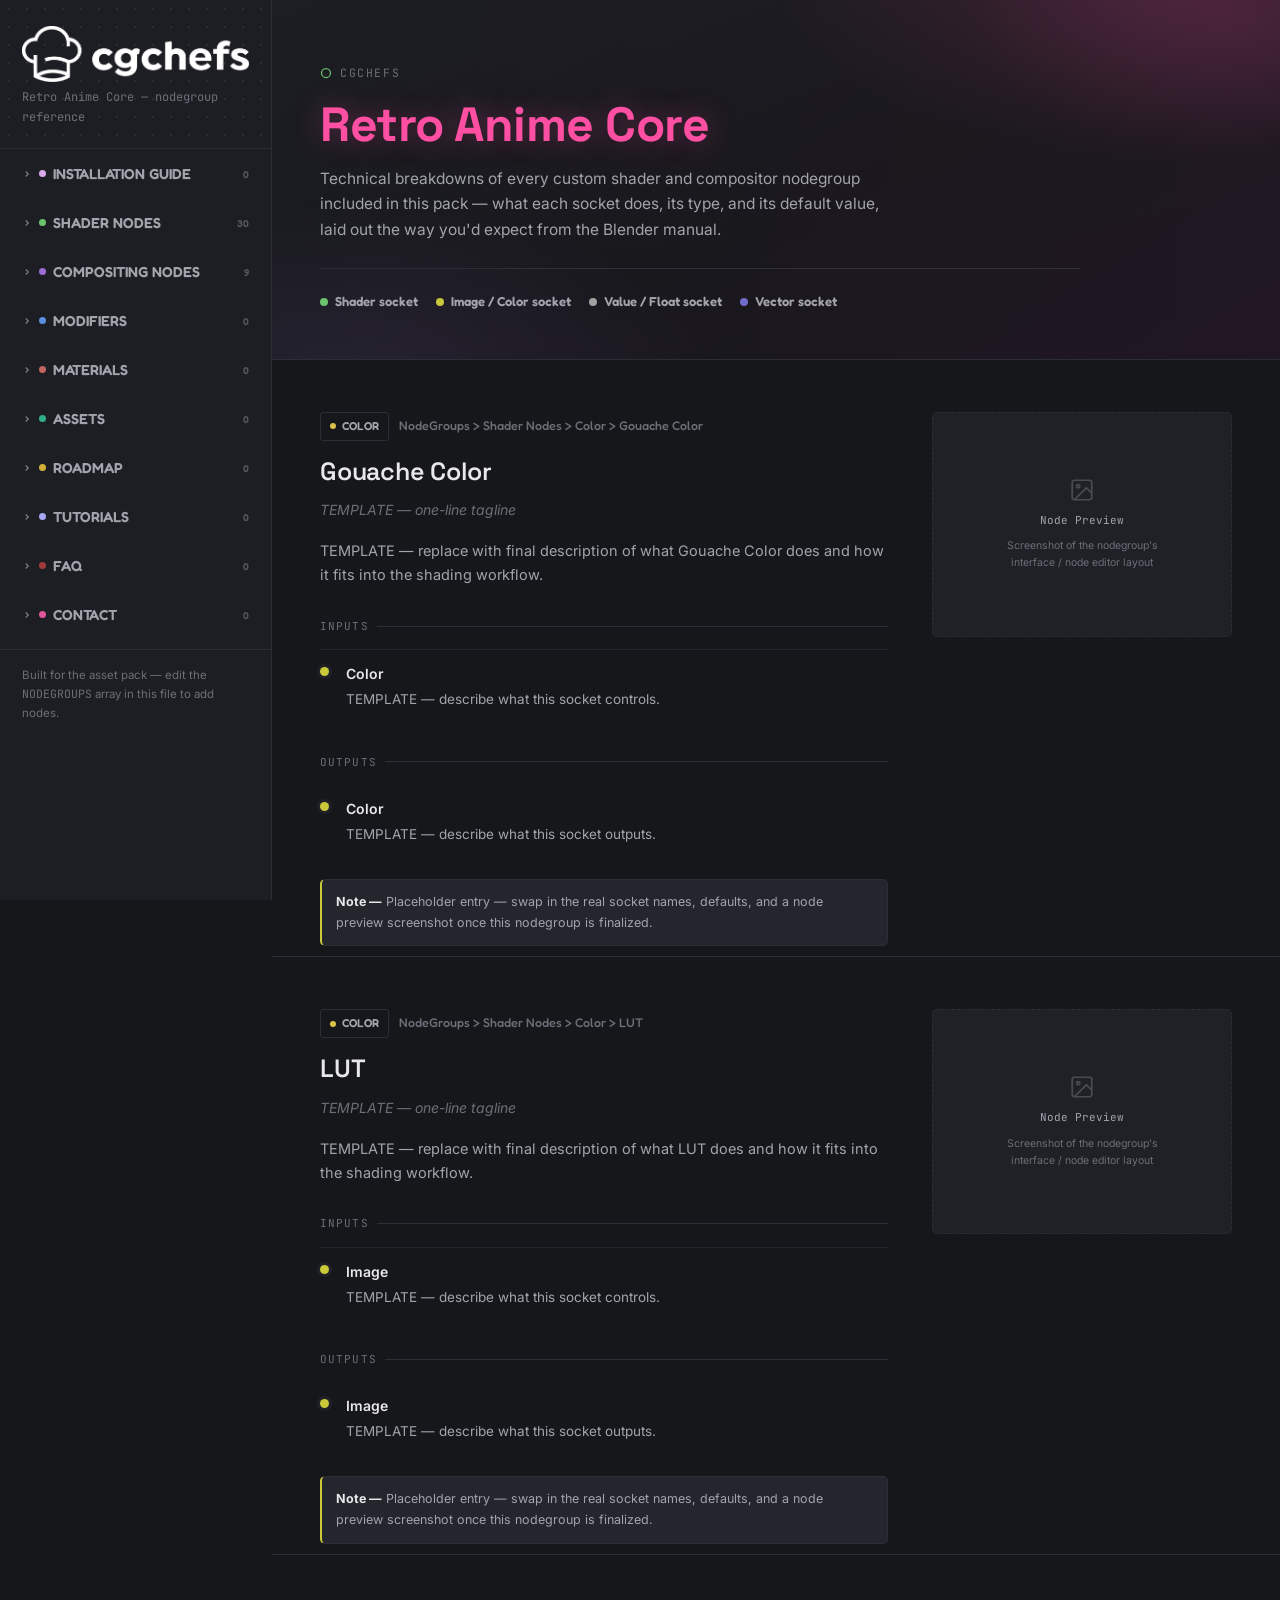
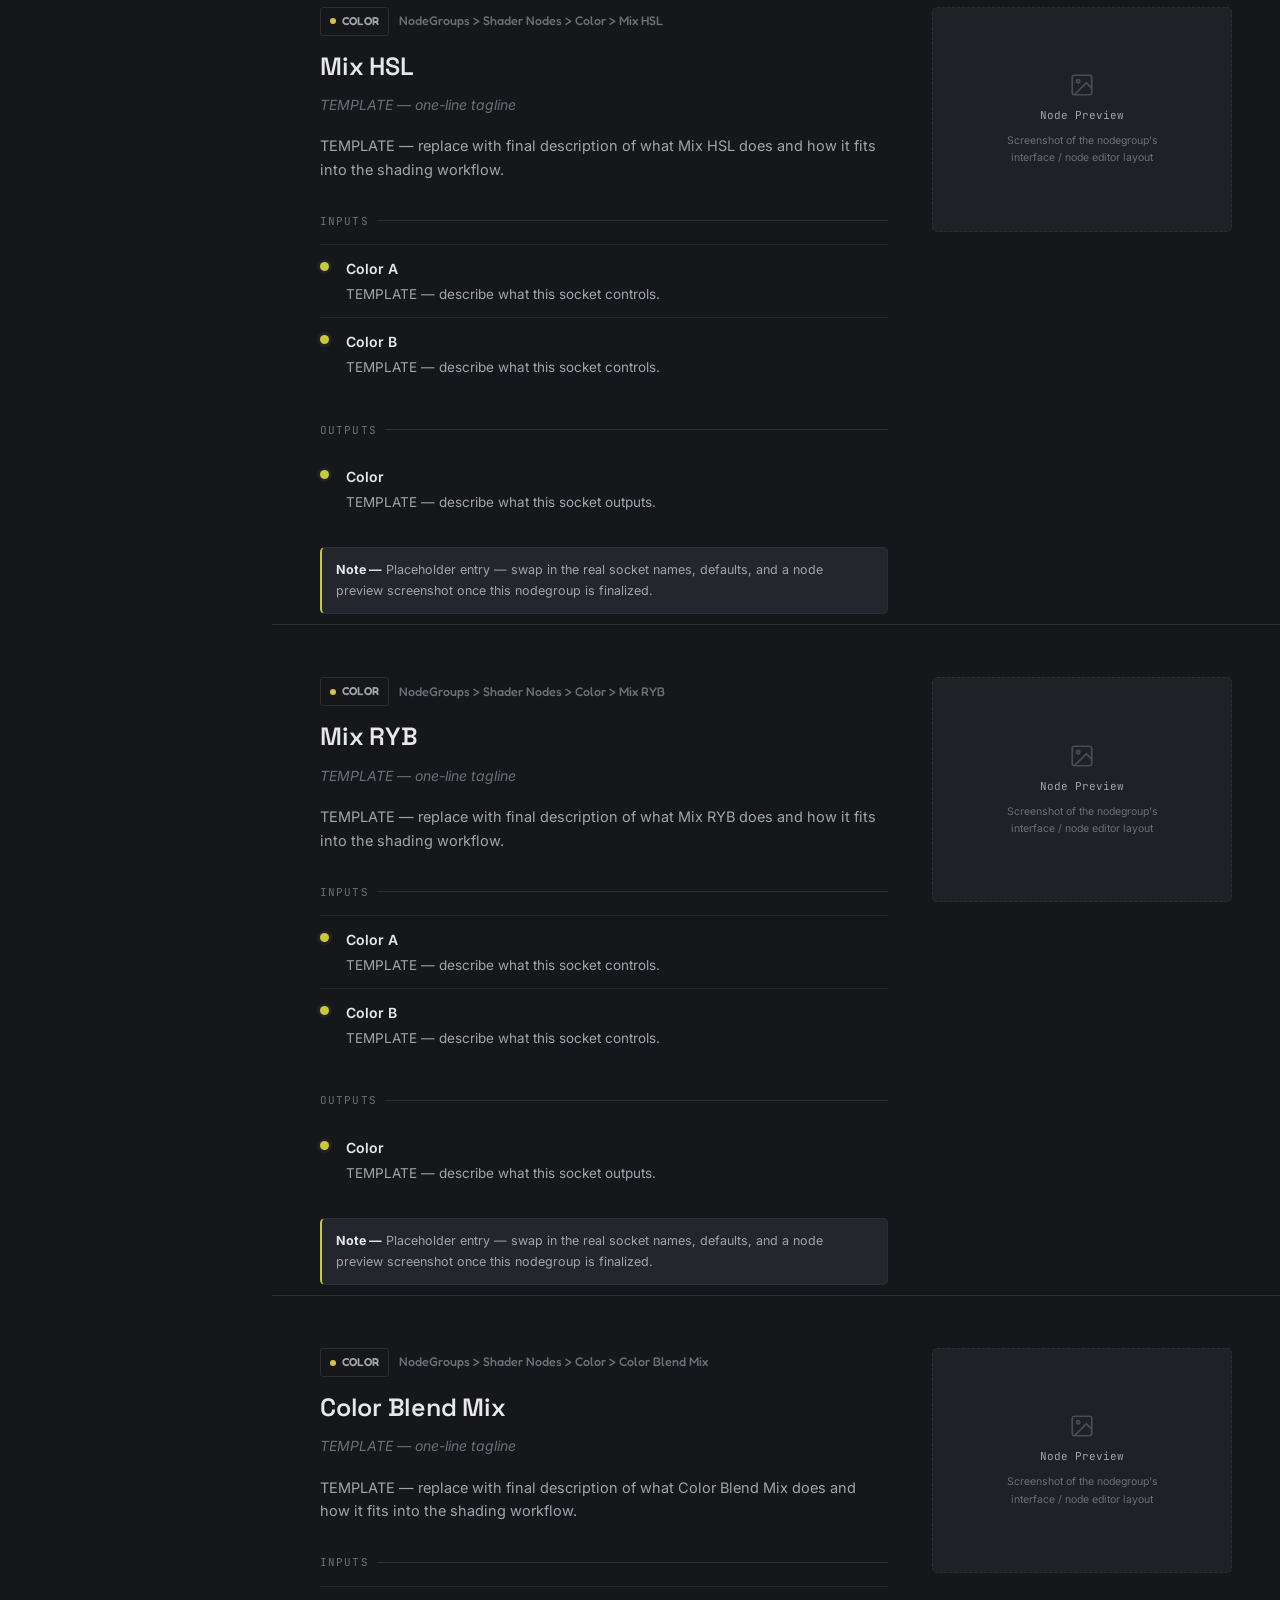
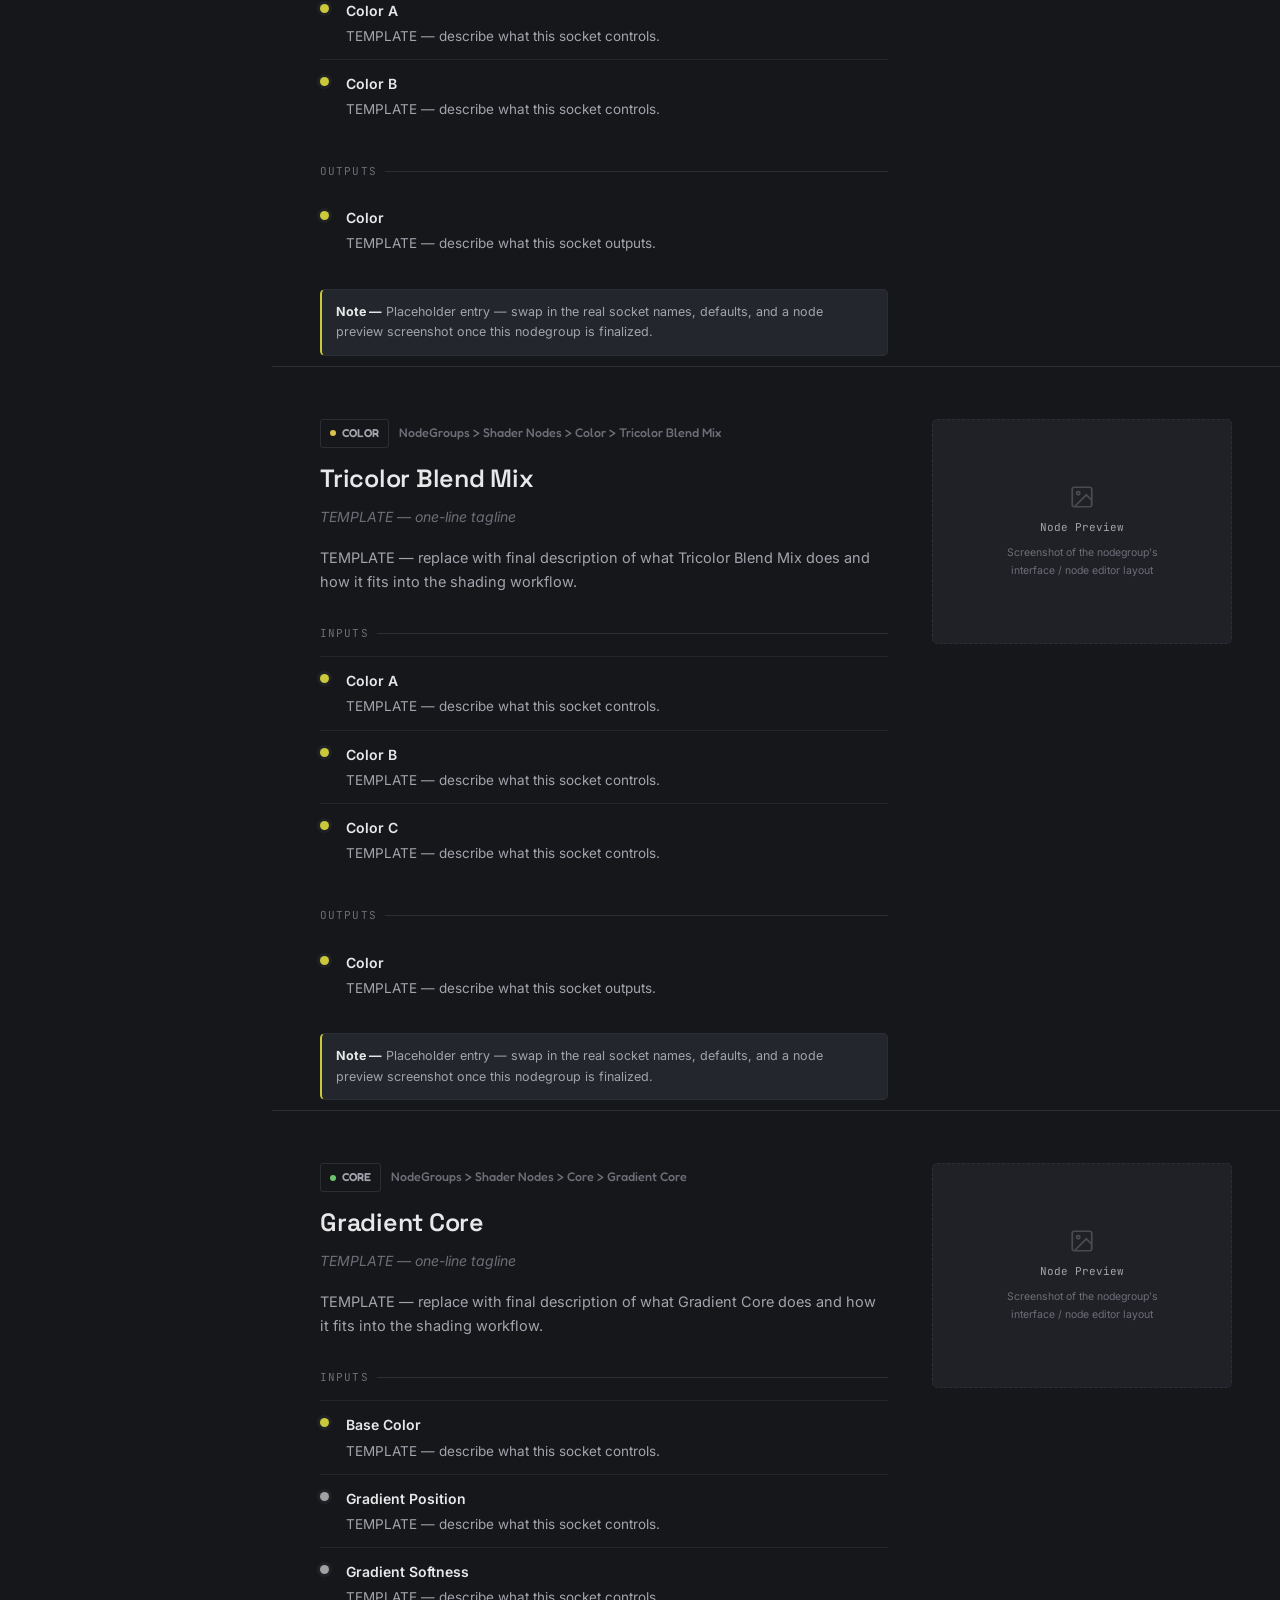
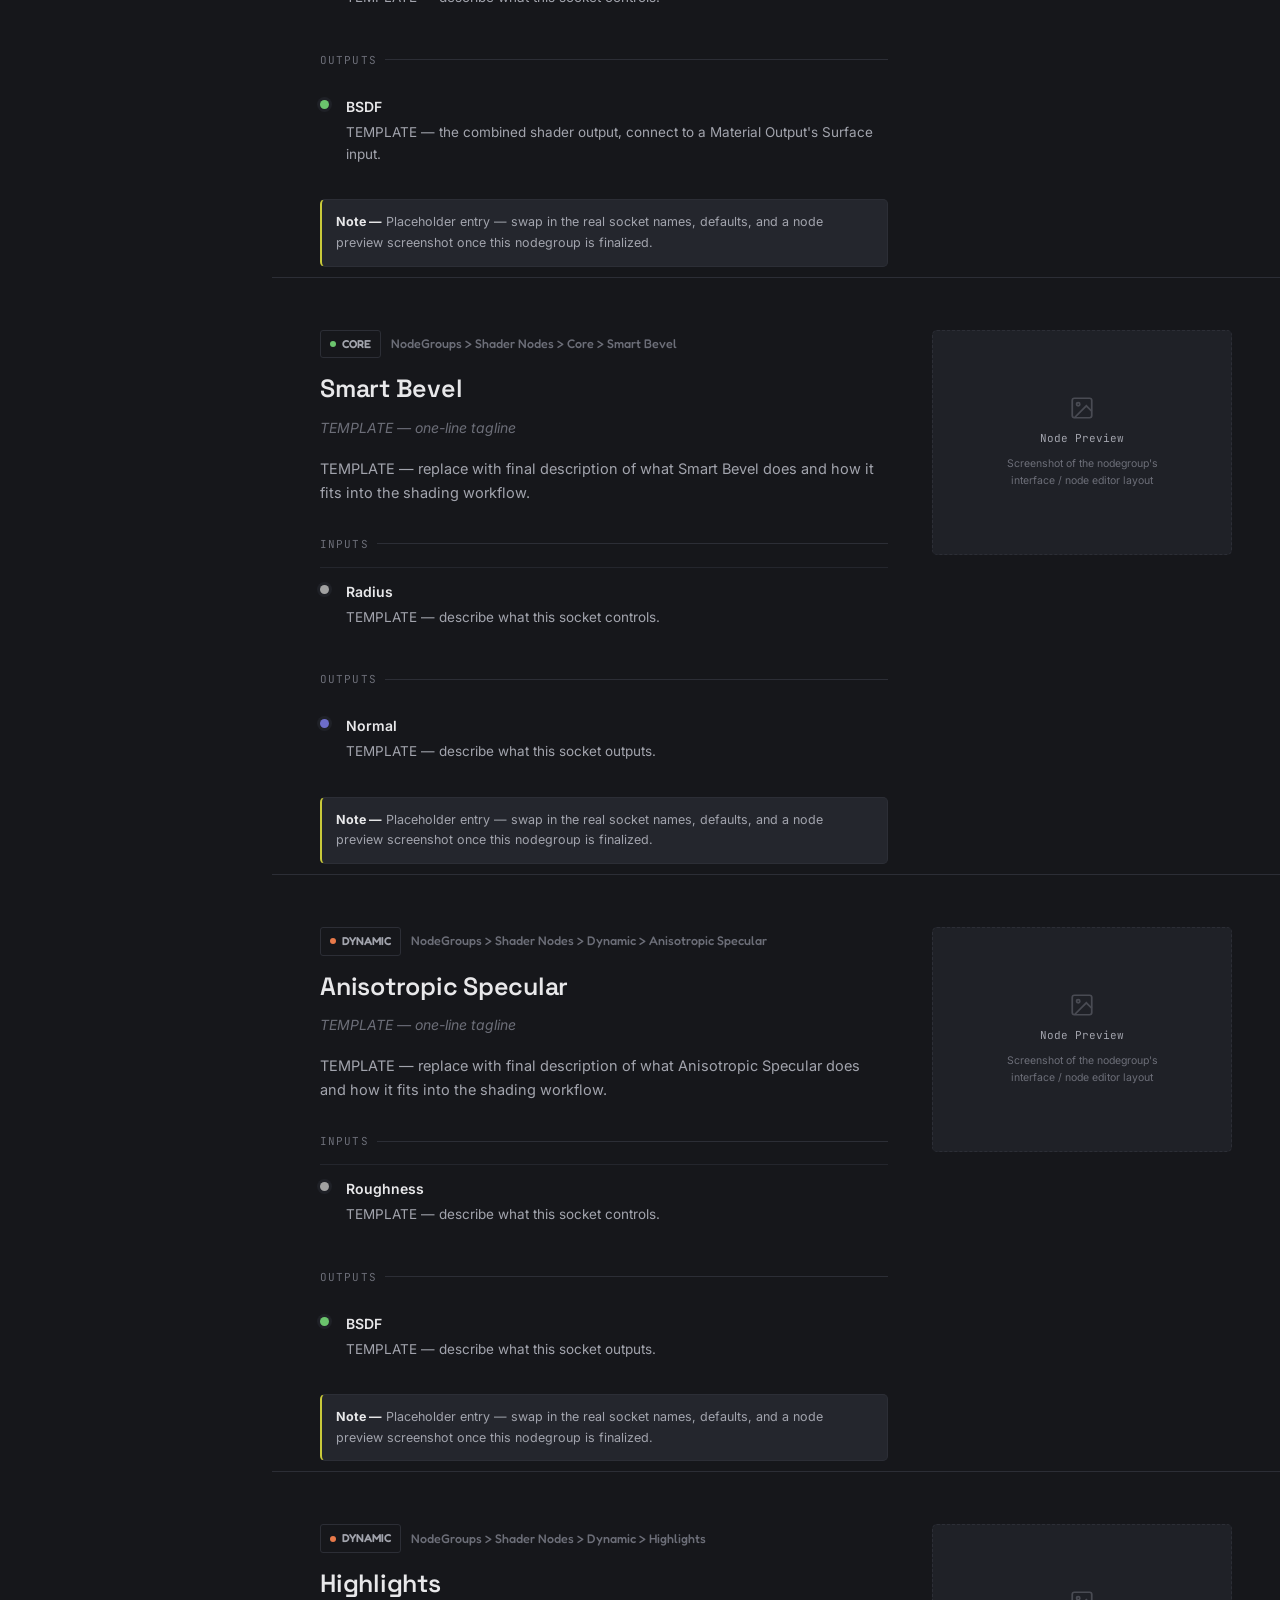
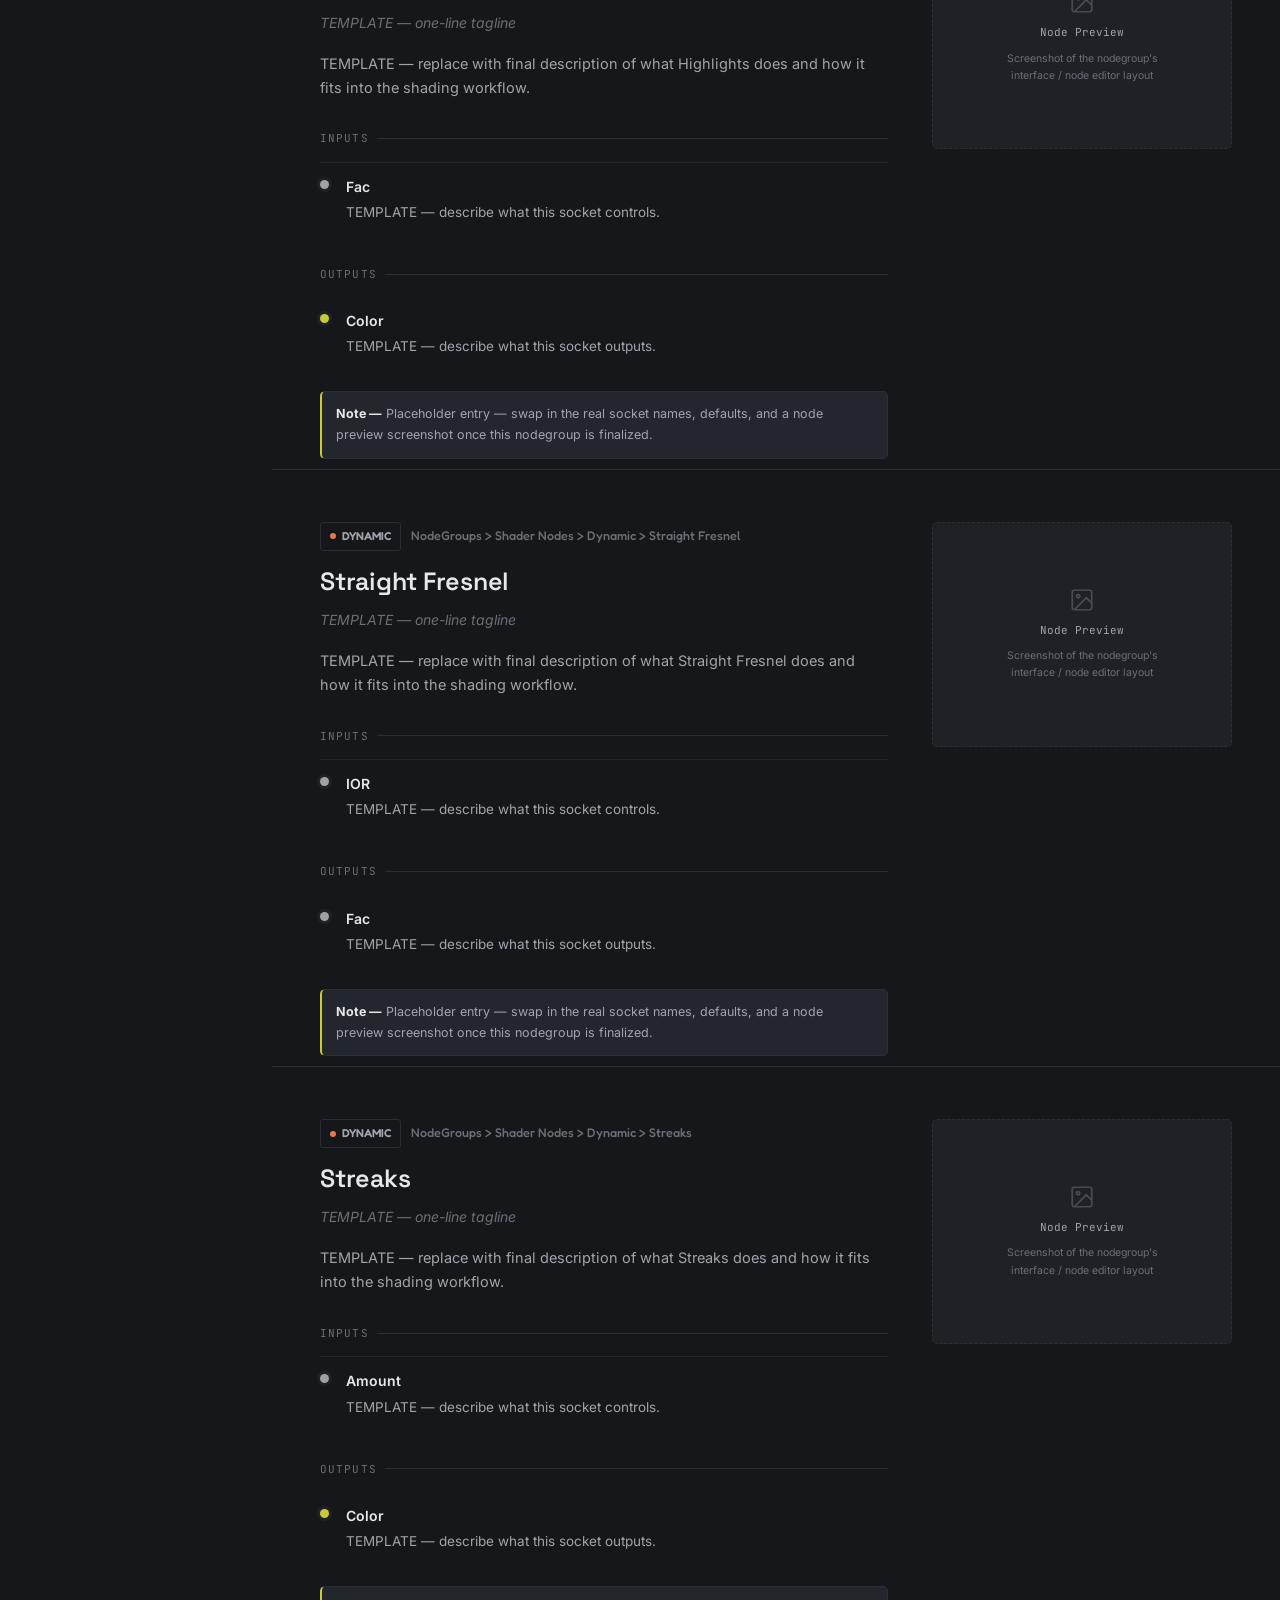
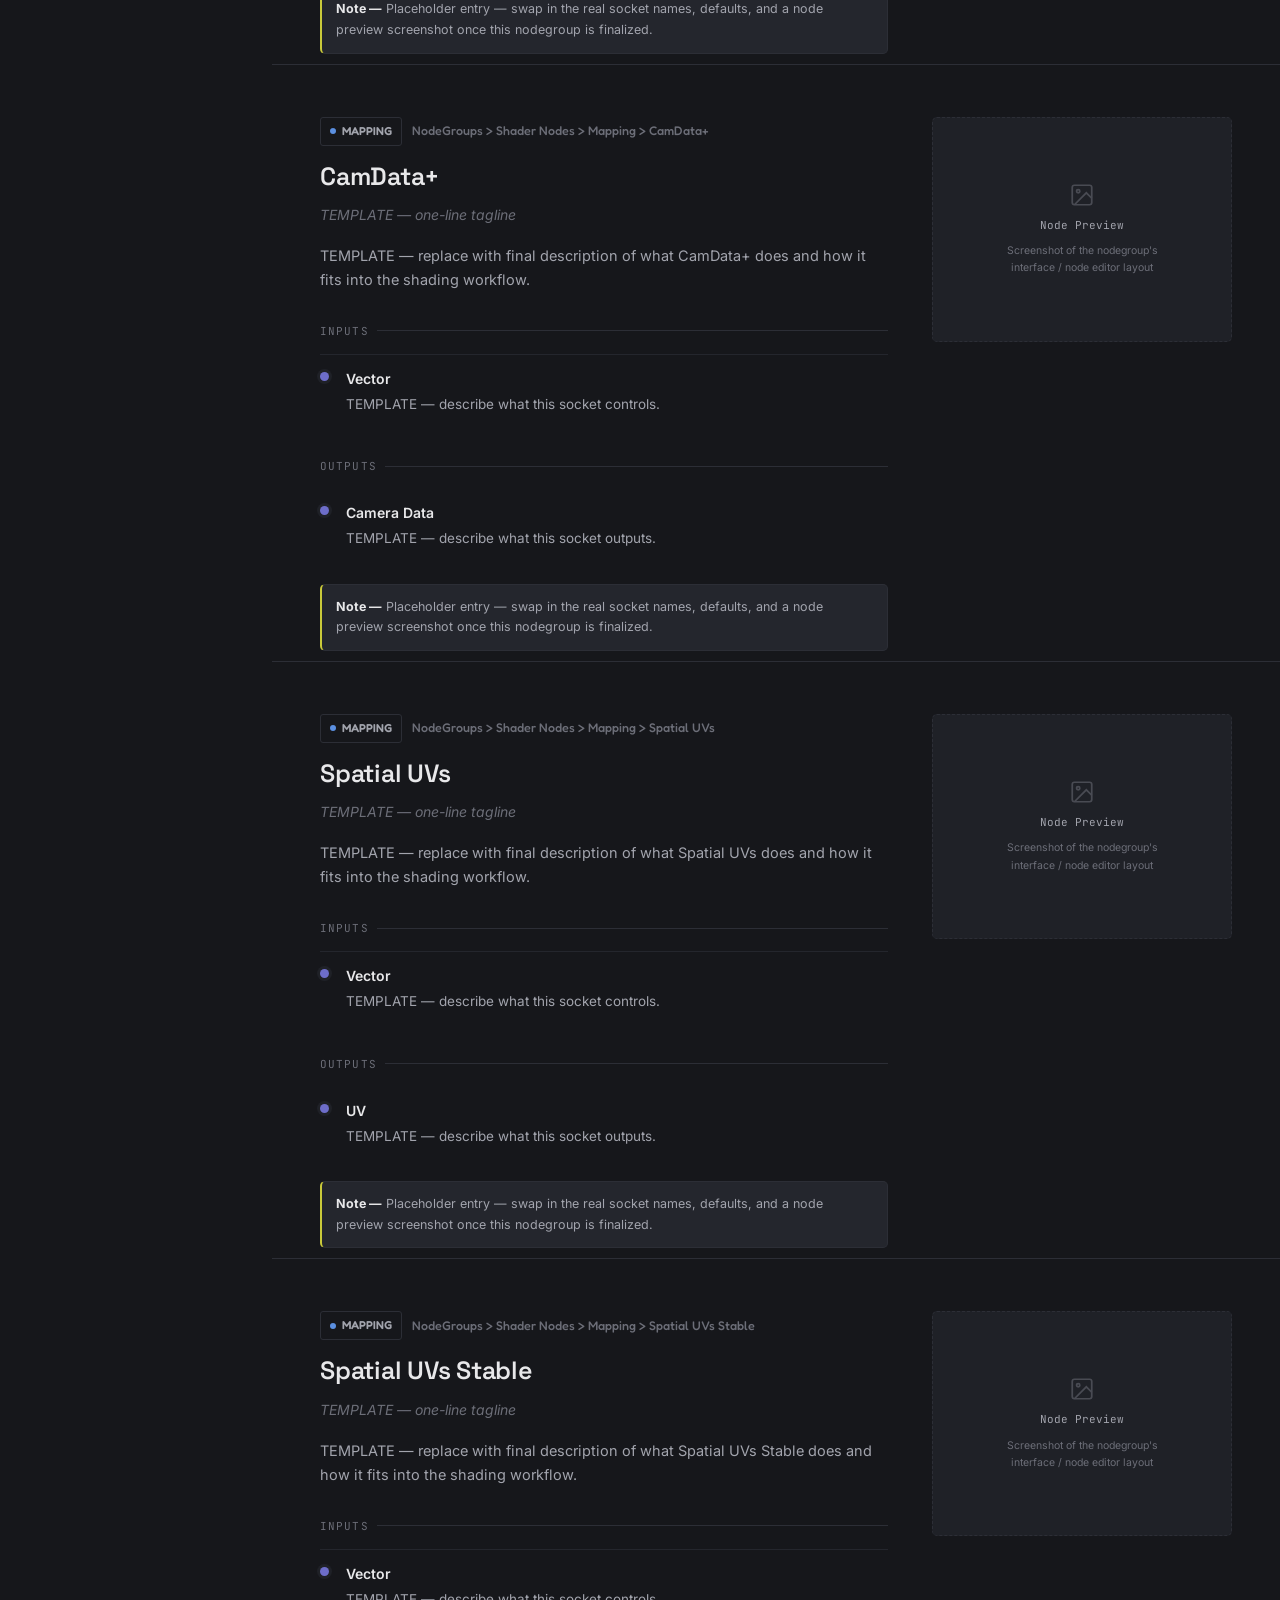
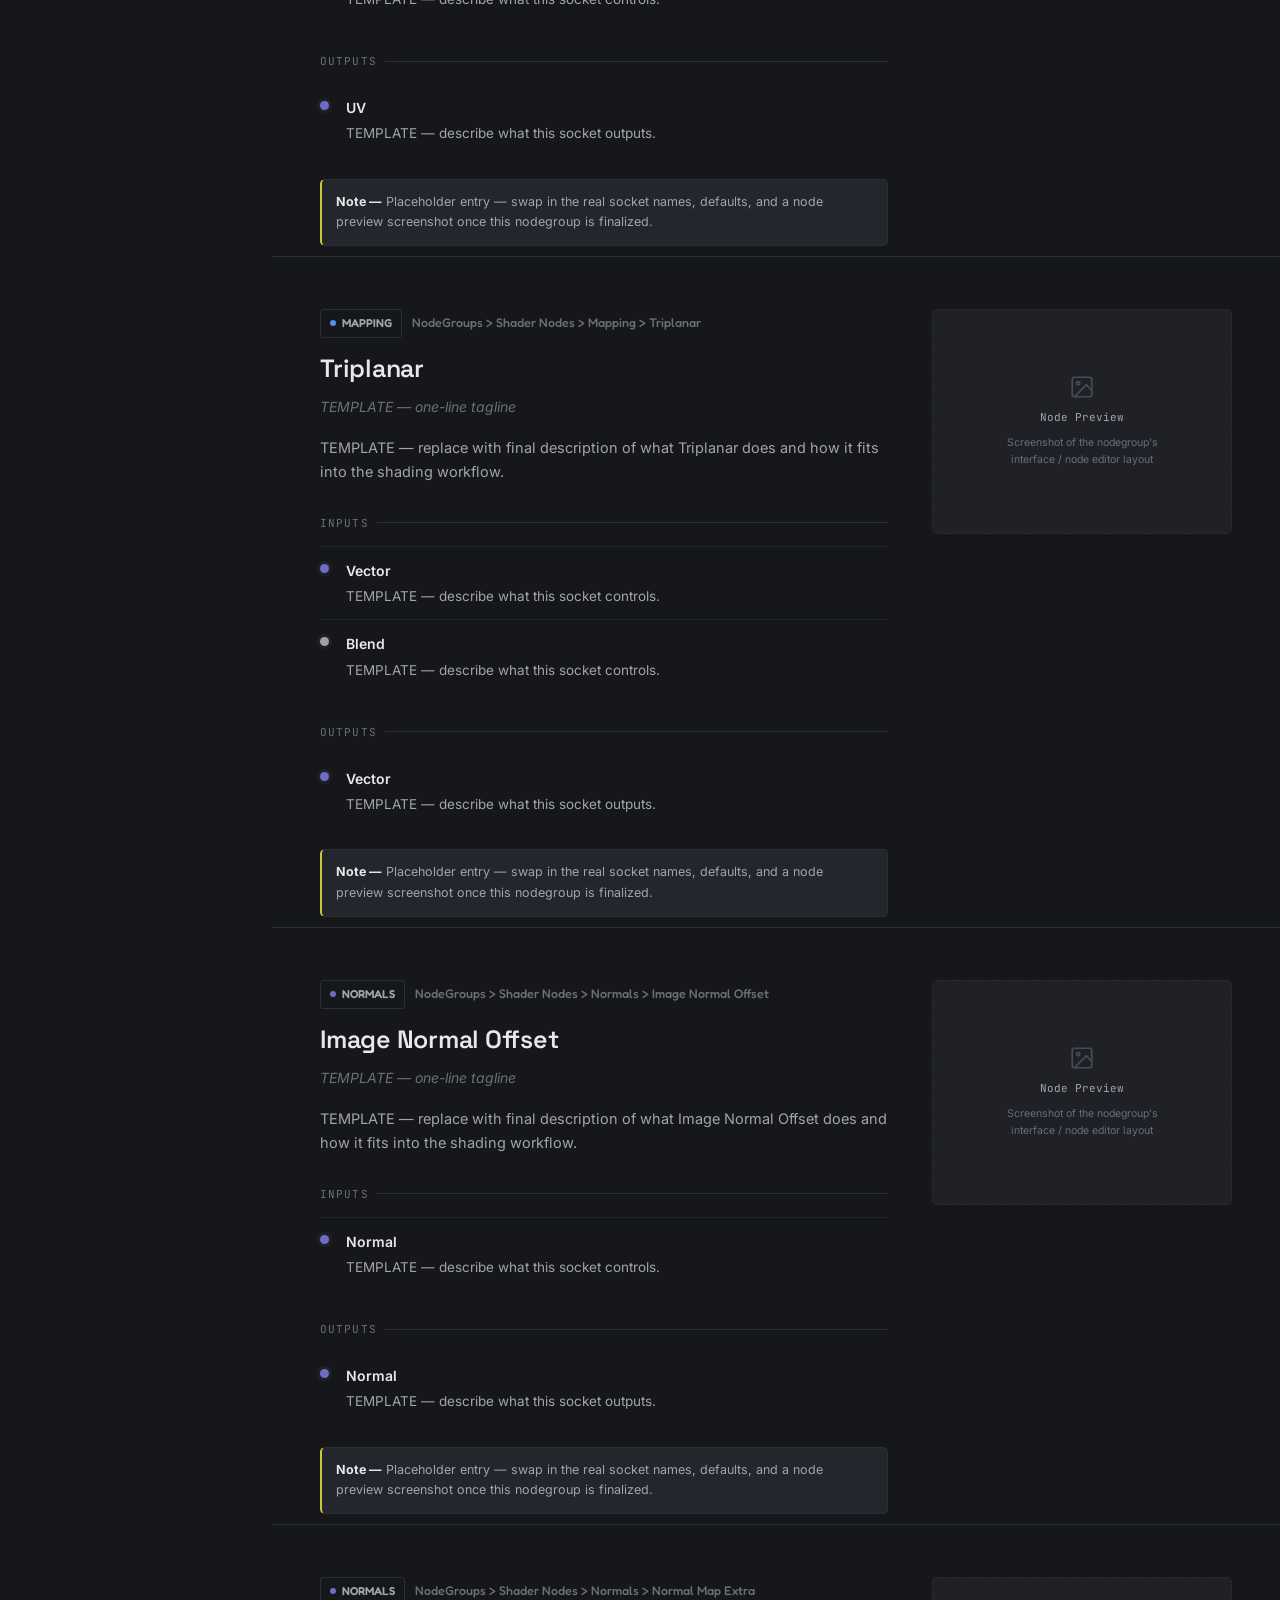
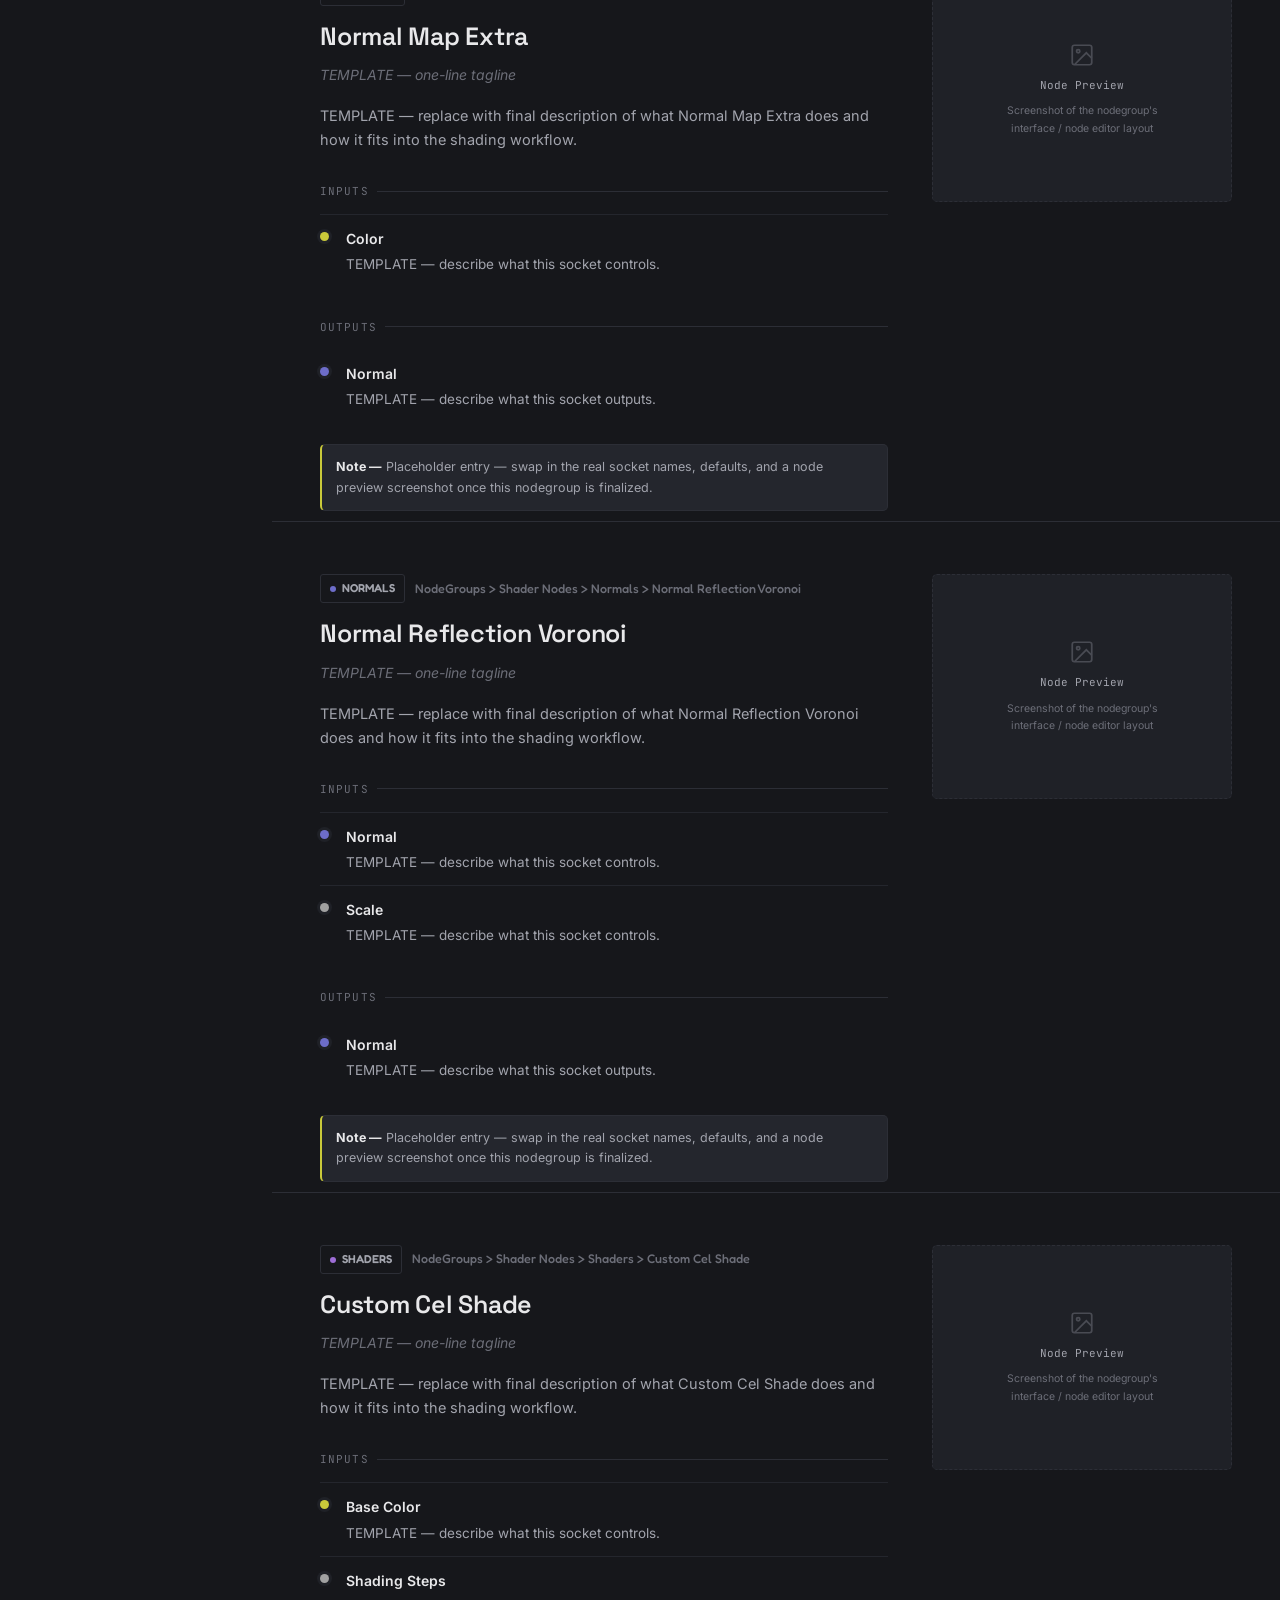
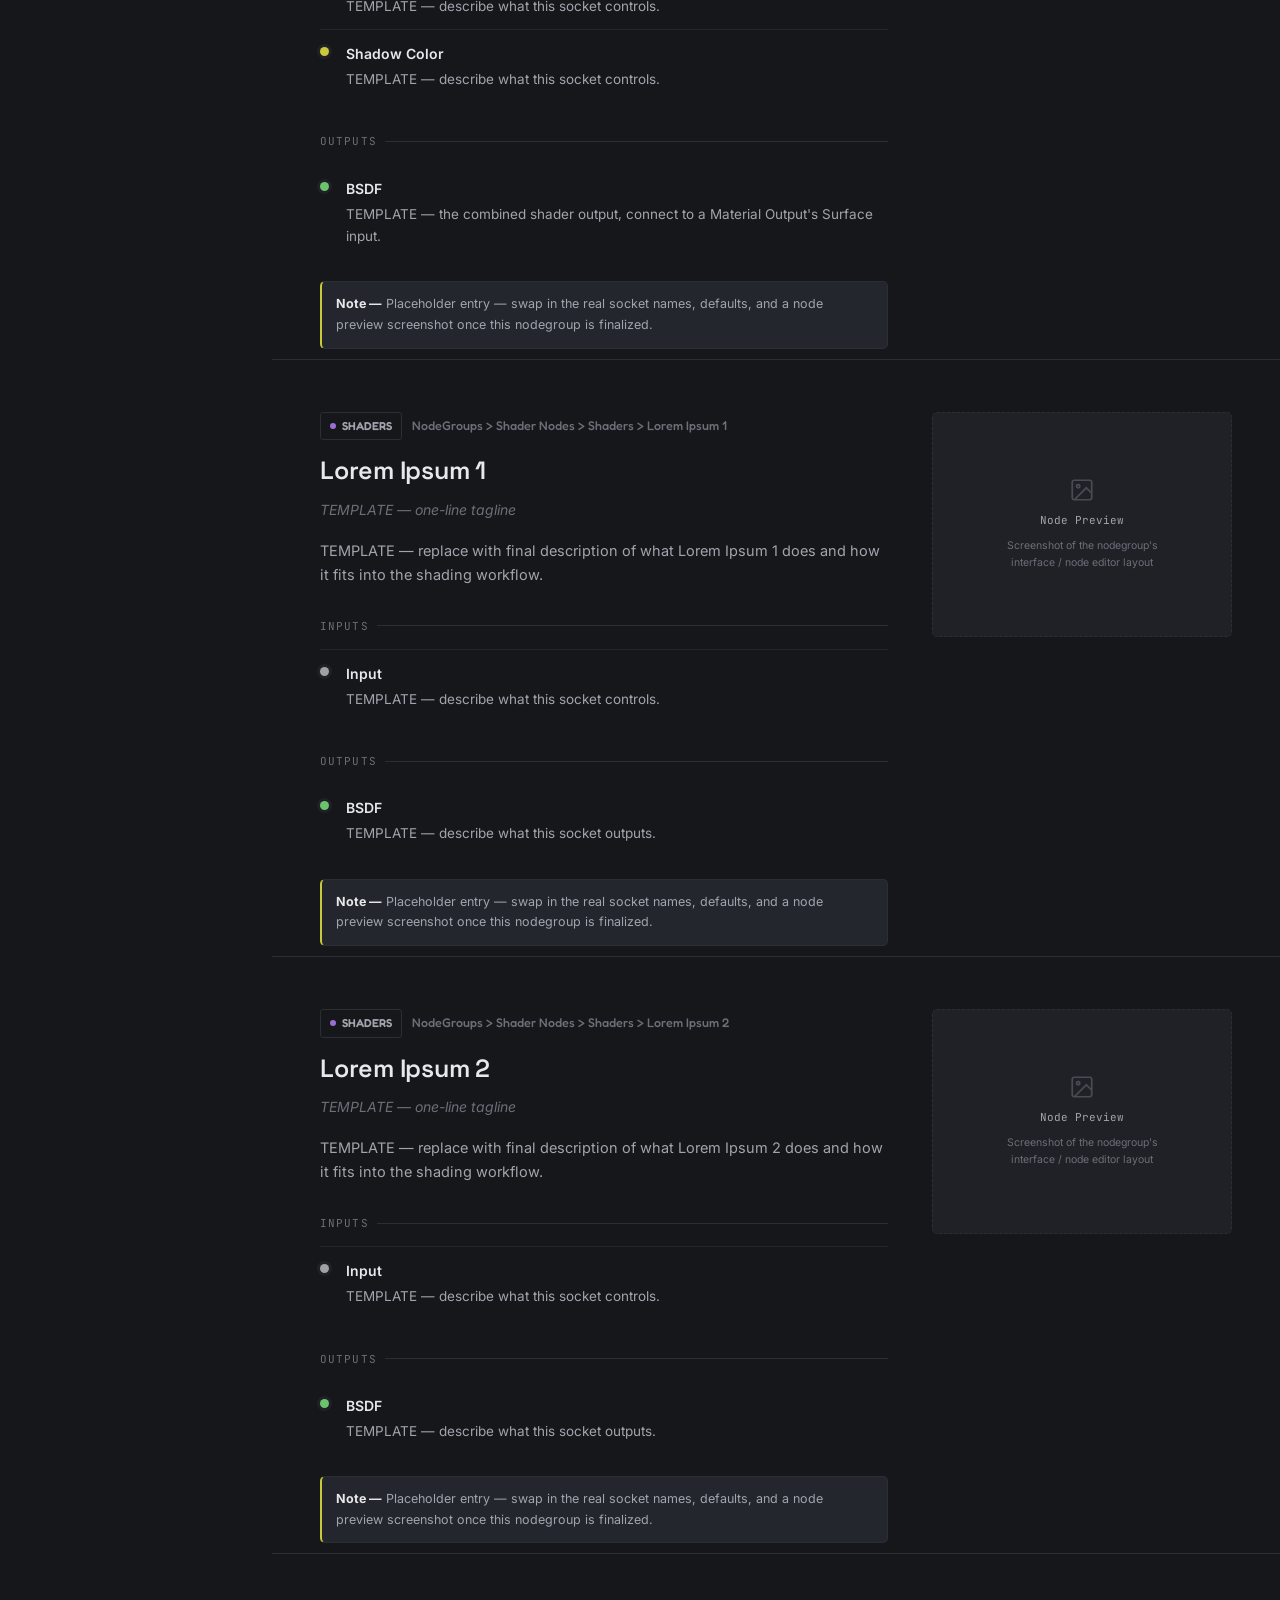
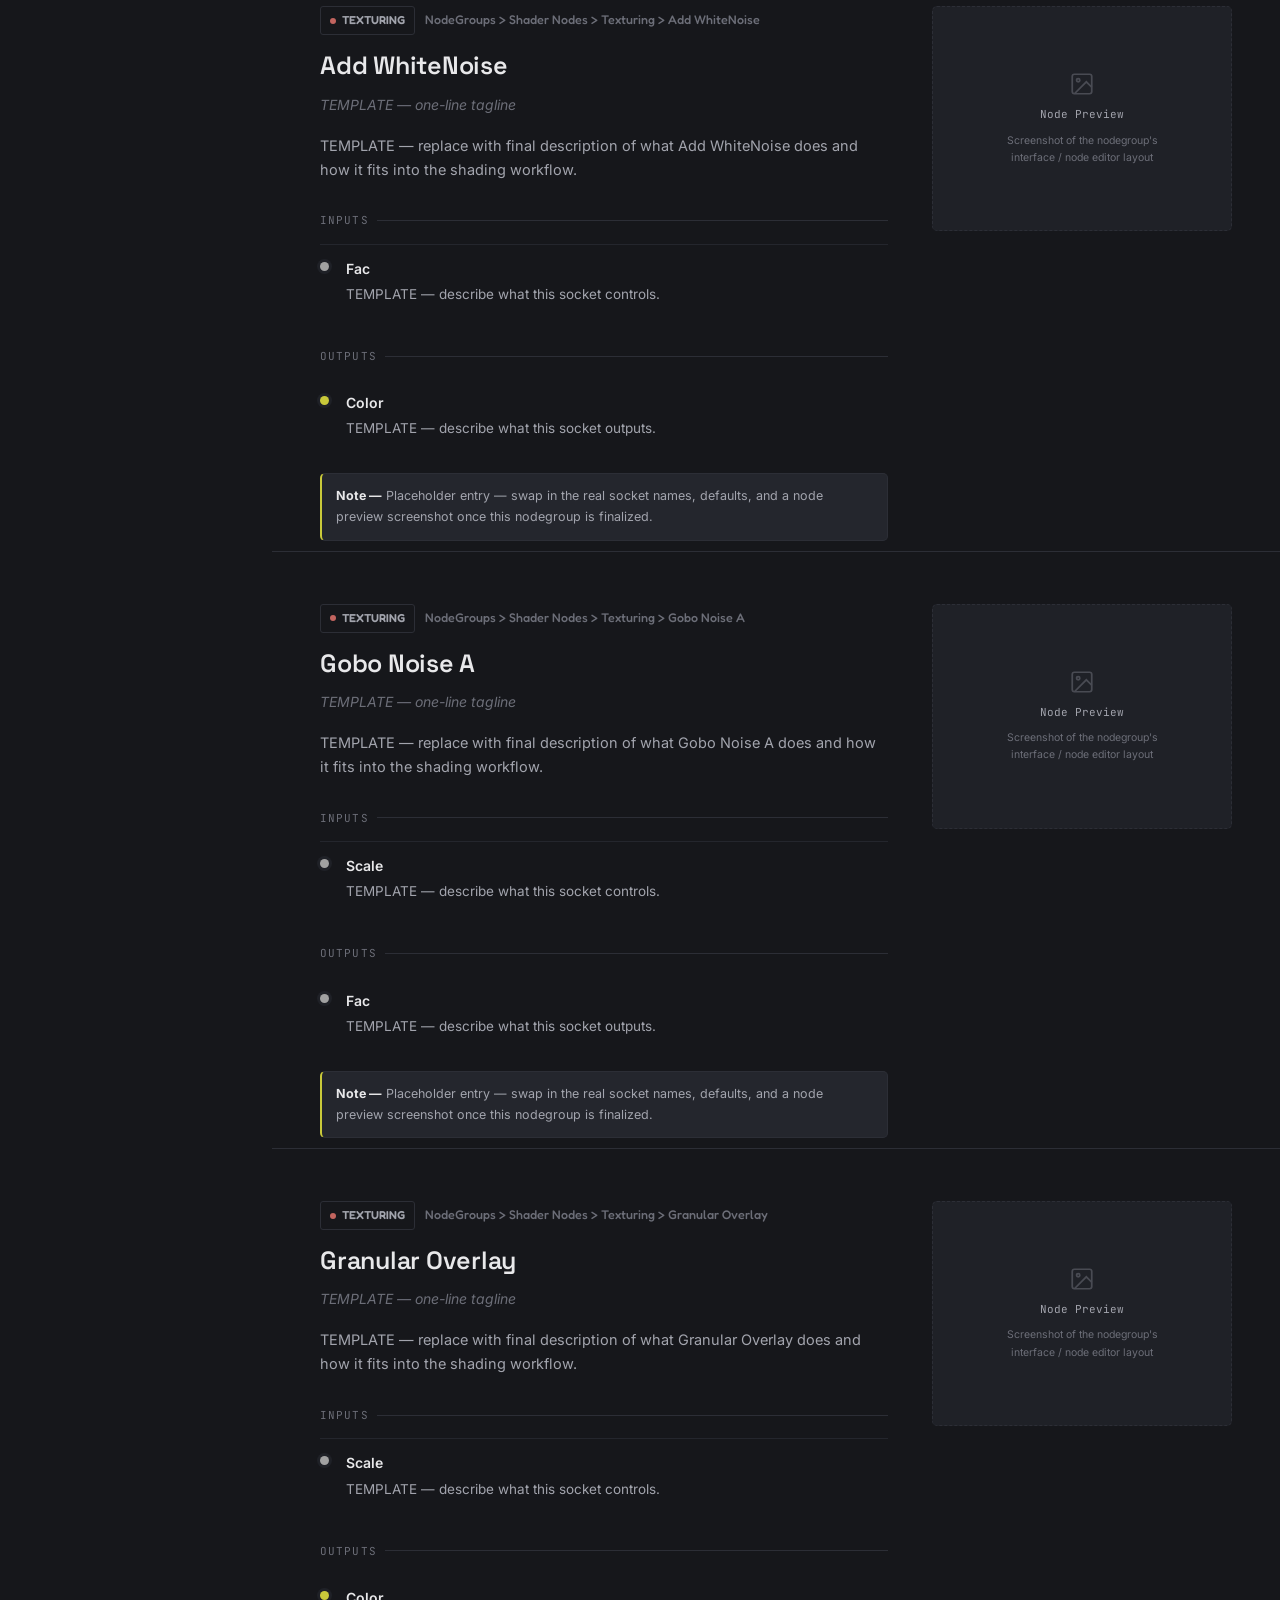
==== commit d6e8050d: "Data Split Restructure" ====
--- a/index.html
+++ b/index.html
@@ -6,458 +6,8 @@
 <title>CGCHEFS — Retro Anime Core</title>
 <link rel="preconnect" href="https://fonts.googleapis.com">
 <link href="https://fonts.googleapis.com/css2?family=Space+Grotesk:wght@400;500;600;700&family=Inter:wght@400;500;600&family=JetBrains+Mono:wght@400;500&family=Fredoka:wght@500;600;700&display=swap" rel="stylesheet">
-<style>
-  /* ============================================================
-     DESIGN TOKENS
-     ============================================================ */
-  :root{
-    --bg:            #16171b;
-    --bg-raised:     #1c1e23;
-    --panel:         #1f2127;
-    --panel-2:       #24262d;
-    --border:        #2c2e36;
-    --border-soft:   #24262d;
-    --text:          #e8e8ea;
-    --text-dim:      #a2a4ad;
-    --text-faint:    #6c6e78;
+<link rel="stylesheet" href="css/styles.css">
 
-    /* socket colors — lifted straight from Blender's node editor */
-    --sock-shader:   #6bc46d;  /* green  */
-    --sock-value:    #a1a1a1;  /* grey   */
-    --sock-vector:   #6d6dc9;  /* purple */
-    --sock-color:    #c9c93a;  /* yellow */
-    --sock-image:    #c9c93a;  /* yellow */
-
-    --cat-shader:    #6bc46d;
-    --cat-compositor:#9d6dd6;
-    --accent-pink:   #ff4fa3;
-    --cat-install:   #dba8ec;
-    --cat-modifiers: #5b8fe0;
-    --cat-materials: #c2645f;
-    --cat-assets:    #2fae8c;
-    --cat-roadmap:   #d4af37;
-    --cat-tutorials: #a6a6f2;
-    --cat-faq:       #a13a3a;
-    --cat-contact:   #e0559a;
-
-    /* shader nodegroup subcategories (outliner sub-tree) */
-    --sub-color:      #d9c14a;
-    --sub-core:       #6bc46d;
-    --sub-dynamic:    #e8794a;
-    --sub-mapping:    #5b8fe0;
-    --sub-normals:    #6d6dc9;
-    --sub-shaders:    #9d6dd6;
-    --sub-texturing:  #c2645f;
-    --sub-utilities:  #2fae8c;
-
-    --radius: 5px;
-    --sidebar-w: 272px;
-    --imgpanel-w: 300px;
-  }
-
-  *{box-sizing:border-box;}
-  html{scroll-behavior:smooth;}
-
-  /* dark, subtle scrollbars everywhere (sidebar + page) */
-  *{
-    scrollbar-width: thin;
-    scrollbar-color: #35373f transparent;
-  }
-  ::-webkit-scrollbar{ width:8px; height:8px; }
-  ::-webkit-scrollbar-track{ background:transparent; }
-  ::-webkit-scrollbar-thumb{
-    background:#35373f;
-    border-radius:8px;
-    border:2px solid transparent;
-    background-clip:padding-box;
-  }
-  ::-webkit-scrollbar-thumb:hover{ background:#454852; background-clip:padding-box; }
-  body{
-    margin:0;
-    background:var(--bg);
-    color:var(--text);
-    font-family:'Inter',sans-serif;
-    font-size:15px;
-    line-height:1.65;
-  }
-  h1,h2,h3,h4{
-    font-family:'Space Grotesk',sans-serif;
-    font-weight:600;
-    letter-spacing:-0.01em;
-    color:var(--text);
-    margin:0 0 .5em 0;
-  }
-  code, .mono{ font-family:'JetBrains Mono',monospace; }
-  a{ color:inherit; }
-  p{ margin:0 0 1em 0; color:var(--text-dim); }
-
-  /* subtle node-editor dot grid, used behind hero + sidebar header */
-  .dotgrid{
-    background-image: radial-gradient(var(--border) 1px, transparent 1px);
-    background-size: 18px 18px;
-  }
-
-  /* ============================================================
-     LAYOUT SHELL
-     ============================================================ */
-  .shell{
-    min-height:100vh;
-  }
-
-  /* ---------------- SIDEBAR ---------------- */
-  .sidebar{
-    position:fixed;
-    top:0; left:0; bottom:0;
-    width:var(--sidebar-w);
-    background:var(--bg-raised);
-    border-right:1px solid var(--border);
-    overflow-y:auto;
-    z-index:40;
-    transition:transform .25s ease;
-    scrollbar-width:none; /* Firefox: hide scrollbar entirely */
-  }
-  .sidebar::-webkit-scrollbar{ display:none; } /* Chrome/Safari/Edge: hide scrollbar entirely */
-  .sidebar-head{
-    padding:26px 22px 20px 22px;
-    border-bottom:1px solid var(--border);
-  }
-  .sidebar-head .mark{
-    display:flex; align-items:center; gap:9px;
-  }
-  .sidebar-head .mark .brand-logo{
-    display:block;
-    max-width:100%;
-    height:auto;
-  }
-  .sidebar-head .sub{
-    margin-top:6px; font-size:12px; color:var(--text-faint);
-    font-family:'JetBrains Mono',monospace;
-  }
-
-  .nav-group{ padding:2px 12px 2px 12px; }
-  .nav-group-label{
-    font-family:'Fredoka',sans-serif;
-    font-weight:600;
-    font-size:14.5px; letter-spacing:0; text-transform:uppercase;
-    color:var(--text-dim);
-    padding:14px 10px 14px 10px;
-    display:flex; align-items:center; gap:7px;
-    width:100%;
-    background:none; border:none;
-    cursor:pointer;
-    text-align:left;
-    border-radius:var(--radius);
-  }
-  .nav-group-label:hover{ color:var(--text); background:var(--panel-2); }
-  .nav-group-label .dot{ width:7px; height:7px; border-radius:50%; flex:none; }
-  .nav-group-label .chevron{
-    flex:none; transition:transform .15s ease; opacity:.7;
-  }
-  .nav-group-label.collapsed .chevron{ transform:rotate(-90deg); }
-  .nav-group-label .group-count{
-    margin-left:auto;
-    color:var(--text-faint);
-    font-size:10px;
-    opacity:.7;
-  }
-
-  .nav-group-links{
-    display:grid;
-    grid-template-rows: 1fr;
-    transition: grid-template-rows .28s ease;
-  }
-  .nav-group-links .links-inner{
-    overflow:hidden;
-    min-height:0;
-    display:flex; flex-direction:column;
-  }
-  .nav-group-links.collapsed{
-    grid-template-rows: 0fr;
-  }
-
-  .nav-link{
-    display:flex; align-items:center; gap:9px;
-    padding:10px 10px 10px 10px;
-    margin:0;
-    border-radius:var(--radius);
-    font-size:13.5px;
-    color:var(--text-dim);
-    text-decoration:none;
-    cursor:pointer;
-    border-left:2px solid transparent;
-    transition:background .12s ease, color .12s ease, border-color .12s ease;
-  }
-  .nav-link .stub{
-    width:6px; height:6px; border-radius:50%; flex:none; opacity:.65;
-  }
-  .nav-link:hover{ background:var(--panel-2); color:var(--text); }
-  .nav-link.active{
-    background:var(--panel-2);
-    color:var(--text);
-    border-left:2px solid var(--accent-active, #6bc46d);
-  }
-  .nav-link.active .stub{ opacity:1; }
-
-  .nav-empty{
-    padding:7px 10px 10px 10px;
-    font-size:12px;
-    font-style:italic;
-    color:var(--text-faint);
-  }
-
-  /* ---------------- NESTED SUBGROUPS (outliner sub-tree, e.g. Shader Nodes > Color) ---------------- */
-  .nav-subgroup{ padding-left:8px; }
-  .nav-subgroup-label{
-    font-family:'Fredoka',sans-serif;
-    font-weight:600;
-    font-size:12.5px; letter-spacing:0; text-transform:uppercase;
-    color:var(--text-dim);
-    padding:9px 10px 9px 22px;
-    display:flex; align-items:center; gap:7px;
-    width:100%;
-    background:none; border:none;
-    cursor:pointer;
-    text-align:left;
-    border-radius:var(--radius);
-  }
-  .nav-subgroup-label:hover{ color:var(--text); background:var(--panel-2); }
-  .nav-subgroup-label .dot{ width:6px; height:6px; border-radius:50%; flex:none; }
-  .nav-subgroup-label .chevron{
-    width:8px; height:8px; flex:none; transition:transform .15s ease; opacity:.6;
-  }
-  .nav-subgroup-label.collapsed .chevron{ transform:rotate(-90deg); }
-  .nav-subgroup-label .group-count{
-    margin-left:auto;
-    color:var(--text-faint);
-    font-size:9.5px;
-    opacity:.7;
-  }
-  .nav-subgroup-links{
-    display:grid;
-    grid-template-rows: 1fr;
-    transition: grid-template-rows .22s ease;
-  }
-  .nav-subgroup-links .links-inner{
-    overflow:hidden;
-    min-height:0;
-    display:flex; flex-direction:column;
-  }
-  .nav-subgroup-links.collapsed{
-    grid-template-rows: 0fr;
-  }
-  .nav-link.sub-link{ padding-left:32px; font-size:13px; }
-  .nav-subgroup .nav-empty{ padding-left:22px; }
-
-  .sidebar-foot{
-    padding:16px 22px 26px 22px;
-    font-size:11.5px; color:var(--text-faint);
-    border-top:1px solid var(--border);
-    margin-top:10px;
-  }
-
-  /* mobile sidebar toggle */
-  .sidebar-toggle{
-    display:none;
-    position:fixed; top:14px; left:14px; z-index:60;
-    background:var(--panel-2); border:1px solid var(--border);
-    color:var(--text); width:38px; height:38px; border-radius:var(--radius);
-    align-items:center; justify-content:center; cursor:pointer;
-  }
-  .sidebar-scrim{
-    display:none;
-    position:fixed; inset:0; background:rgba(0,0,0,.55); z-index:35;
-  }
-
-  /* ---------------- MAIN COLUMN ---------------- */
-  .main-col{
-    margin-left:var(--sidebar-w);
-  }
-
-  /* Hero */
-  .hero{
-    padding:64px 48px 46px 48px;
-    border-bottom:1px solid var(--border);
-    position:relative;
-    overflow:hidden;
-    background:
-      radial-gradient(ellipse 70% 100% at 88% -10%, rgba(255,79,163,.16), transparent 55%),
-      radial-gradient(ellipse 60% 90% at 8% 110%, rgba(157,109,214,.12), transparent 60%),
-      linear-gradient(155deg, var(--bg-raised) 0%, var(--bg) 55%, #1a1520 100%);
-  }
-  .hero::after{
-    content:"";
-    position:absolute; inset:0;
-    background:
-      radial-gradient(ellipse 40% 60% at 95% 5%, rgba(255,79,163,.10), transparent 65%),
-      linear-gradient(90deg, transparent 0%, rgba(255,79,163,.03) 100%);
-    pointer-events:none;
-  }
-  .hero-inner{ max-width:760px; position:relative; }
-  .hero-eyebrow{
-    font-family:'JetBrains Mono',monospace;
-    font-size:11.5px; letter-spacing:.14em; text-transform:uppercase;
-    color:var(--text-faint);
-    display:flex; align-items:center; gap:8px;
-    margin-bottom:16px;
-  }
-  .hero h1{
-    font-size:48px; line-height:1.1; margin-bottom:14px;
-    font-weight:700;
-    color:var(--accent-pink);
-    text-shadow: 0 0 28px rgba(255,79,163,.35);
-  }
-  .hero p.lead{
-    font-size:15.5px; color:var(--text-dim); max-width:560px;
-  }
-  .hero-legend{
-    display:flex; flex-wrap:wrap; gap:18px;
-    margin-top:26px; padding-top:22px; border-top:1px solid var(--border);
-  }
-  .legend-item{
-    display:flex; align-items:center; gap:7px;
-    font-family:'Fredoka',sans-serif; font-weight:600;
-    font-size:13px; letter-spacing:0; color:var(--text-dim);
-  }
-  .legend-item .dot{ width:8px; height:8px; border-radius:50%; }
-
-  /* ---------------- NODE ARTICLE ---------------- */
-  .node-article{
-    padding:52px 48px 10px 48px;
-    border-bottom:1px solid var(--border);
-    display:grid;
-    grid-template-columns: 1fr var(--imgpanel-w);
-    gap:44px;
-    align-items:start;
-    scroll-margin-top:20px;
-  }
-  .node-article:last-of-type{ border-bottom:none; }
-
-  .node-main{ max-width:640px; min-width:0; }
-
-  .node-kicker{
-    display:flex; align-items:center; gap:10px; margin-bottom:10px;
-  }
-  .cat-badge{
-    display:inline-flex; align-items:center; gap:6px;
-    font-family:'Fredoka',sans-serif;
-    font-weight:600;
-    font-size:11.5px; letter-spacing:0; text-transform:uppercase;
-    padding:4px 9px; border-radius:3px;
-    border:1px solid var(--border);
-    color:var(--text-dim);
-  }
-  .cat-badge .dot{ width:6px; height:6px; border-radius:50%; }
-  .node-path{
-    font-family:'Fredoka',sans-serif; font-weight:500;
-    font-size:12.5px; letter-spacing:0; color:var(--text-faint);
-  }
-
-  .node-main h2{
-    font-size:25px; margin-bottom:6px; display:flex; align-items:center; gap:10px;
-  }
-  .node-tagline{
-    font-size:14px; color:var(--text-faint); font-style:italic; margin-bottom:18px;
-  }
-  .node-desc{ font-size:14.5px; }
-
-  .section-label{
-    font-family:'JetBrains Mono',monospace;
-    font-size:11px; letter-spacing:.1em; text-transform:uppercase;
-    color:var(--text-faint);
-    margin:30px 0 14px 0;
-    display:flex; align-items:center; gap:8px;
-  }
-  .section-label::after{
-    content:""; flex:1; height:1px; background:var(--border);
-  }
-
-  .socket-row{
-    display:grid;
-    grid-template-columns: 16px 1fr;
-    gap:10px;
-    padding:12px 0;
-    border-top:1px solid var(--border-soft);
-  }
-  .socket-row:first-of-type{ border-top:none; }
-  .socket-dot-col{ padding-top:5px; }
-  .socket-dot{
-    width:9px; height:9px; border-radius:50%;
-    box-shadow:0 0 0 3px var(--panel);
-  }
-  .socket-name-row{
-    display:flex; align-items:baseline; gap:9px; flex-wrap:wrap; margin-bottom:3px;
-  }
-  .socket-name{ font-weight:600; font-size:14px; color:var(--text); }
-  .socket-desc{ font-size:13.5px; color:var(--text-dim); margin:0; }
-
-  .outputs-list{ margin-top:2px; }
-
-  .node-note{
-    margin-top:22px;
-    padding:12px 14px;
-    border:1px solid var(--border);
-    border-left:2px solid var(--sock-image);
-    border-radius:var(--radius);
-    background:var(--panel-2);
-    font-size:12.5px;
-    color:var(--text-dim);
-  }
-  .node-note strong{ color:var(--text); }
-
-  /* ---------------- IMAGE PANEL (per node) ---------------- */
-  .node-images{
-    position:sticky; top:20px;
-    display:flex; flex-direction:column; gap:16px;
-  }
-  .img-slot{
-    border:1px dashed var(--border);
-    border-radius:var(--radius);
-    background:var(--panel);
-    aspect-ratio: 4 / 3;
-    display:flex; flex-direction:column; align-items:center; justify-content:center;
-    gap:8px;
-    color:var(--text-faint);
-    text-align:center;
-    padding:14px;
-    overflow:hidden;
-  }
-  .img-slot svg{ opacity:.55; }
-  .img-slot .slot-label{
-    font-family:'JetBrains Mono',monospace; font-size:11px; color:var(--text-dim);
-  }
-  .img-slot .slot-hint{
-    font-size:10.5px; color:var(--text-faint); max-width:180px;
-  }
-  .img-slot.has-image{
-    border-style:solid;
-    padding:0;
-    aspect-ratio:auto;
-    display:block;
-  }
-  .img-slot.has-image img{
-    display:block; width:100%; height:auto;
-  }
-  .img-caption{
-    font-size:11.5px; color:var(--text-faint); text-align:center; margin-top:-8px;
-  }
-
-  /* ---------------- RESPONSIVE ---------------- */
-  @media (max-width: 980px){
-    .node-article{ grid-template-columns:1fr; }
-    .node-images{ position:static; flex-direction:row; overflow-x:auto; }
-    .img-slot{ min-width:220px; aspect-ratio:4/3; }
-  }
-  @media (max-width: 760px){
-    .sidebar{ transform:translateX(-100%); }
-    .sidebar.open{ transform:translateX(0); }
-    .sidebar-toggle{ display:flex; }
-    .sidebar-scrim.open{ display:block; }
-    .main-col{ margin-left:0; width:100%; }
-    .hero{ padding:80px 22px 34px 22px; }
-    .node-article{ padding:38px 22px; gap:28px; }
-    .node-images{ flex-direction:column; }
-  }
-</style>
 </head>
 <body>
 
@@ -512,899 +62,25 @@
   </div>
 </div>
 
-<script>
-/* ================================================================
-   NODEGROUP DATA
-   ----------------------------------------------------------------
-   Add a new nodegroup by pushing another object into this array.
-   Each socket "type" controls its dot color — use one of:
-     "shader" | "value" | "vector" | "color" | "image"
+<!--
+  Nodegroup content lives in js/data/*.js (one file per category, or per
+  subcategory for Shader Nodes). Each file does window.NODEGROUPS.push(...).
+  Adding a nodegroup = editing exactly one of those files. Adding a brand-new
+  category/subcategory = add its data file here as a new <script> tag AND
+  register it in CAT_META / SHADER_SUBCATS in js/app.js. See js/app.js header
+  for details.
+-->
+<script>window.NODEGROUPS = [];</script>
+<script src="js/data/shader-color.js"></script>
+<script src="js/data/shader-core.js"></script>
+<script src="js/data/shader-dynamic.js"></script>
+<script src="js/data/shader-mapping.js"></script>
+<script src="js/data/shader-normals.js"></script>
+<script src="js/data/shader-shaders.js"></script>
+<script src="js/data/shader-texturing.js"></script>
+<script src="js/data/shader-utilities.js"></script>
+<script src="js/data/compositor.js"></script>
+<script src="js/app.js"></script>
 
-   images: two slots per node ("preview" = the node group itself /
-   its interface, "example" = a before/after or in-scene result).
-   Replace the placeholder <div class="img-slot"> markup generated
-   below with your own <img src="..."> tag once you have renders.
-   ================================================================ */
-const NODEGROUPS = [
-  {
-    id: "gradient-core",
-    category: "shader",
-    sub: "core",
-    name: "Gradient Core",
-    tagline: "TEMPLATE — one-line tagline",
-    description: "TEMPLATE — replace with final description of what Gradient Core does and how it fits into the shading workflow.",
-    inputs: [
-      { name:"Base Color", type:"color", desc:"TEMPLATE — describe what this socket controls." },
-      { name:"Gradient Position", type:"value", desc:"TEMPLATE — describe what this socket controls." },
-      { name:"Gradient Softness", type:"value", desc:"TEMPLATE — describe what this socket controls." }
-    ],
-    outputs: [
-      { name:"BSDF", type:"shader", desc:"TEMPLATE — the combined shader output, connect to a Material Output's Surface input." }
-    ],
-    note: "Placeholder entry — swap in the real socket names, defaults, and a node preview screenshot once this nodegroup is finalized."
-  },
-  {
-    id: "custom-cel-shade",
-    category: "shader",
-    sub: "shaders",
-    name: "Custom Cel Shade",
-    tagline: "TEMPLATE — one-line tagline",
-    description: "TEMPLATE — replace with final description of what Custom Cel Shade does and how it fits into the shading workflow.",
-    inputs: [
-      { name:"Base Color", type:"color", desc:"TEMPLATE — describe what this socket controls." },
-      { name:"Shading Steps", type:"value", desc:"TEMPLATE — describe what this socket controls." },
-      { name:"Shadow Color", type:"color", desc:"TEMPLATE — describe what this socket controls." }
-    ],
-    outputs: [
-      { name:"BSDF", type:"shader", desc:"TEMPLATE — the combined shader output, connect to a Material Output's Surface input." }
-    ],
-    note: "Placeholder entry — swap in the real socket names, defaults, and a node preview screenshot once this nodegroup is finalized."
-  },
-
-  /* ---- Color ---- */
-  {
-    id: "gouache-color",
-    category: "shader",
-    sub: "color",
-    name: "Gouache Color",
-    tagline: "TEMPLATE — one-line tagline",
-    description: "TEMPLATE — replace with final description of what Gouache Color does and how it fits into the shading workflow.",
-    inputs: [
-      { name:"Color", type:"color", desc:"TEMPLATE — describe what this socket controls." }
-    ],
-    outputs: [
-      { name:"Color", type:"color", desc:"TEMPLATE — describe what this socket outputs." }
-    ],
-    note: "Placeholder entry — swap in the real socket names, defaults, and a node preview screenshot once this nodegroup is finalized."
-  },
-  {
-    id: "lut",
-    category: "shader",
-    sub: "color",
-    name: "LUT",
-    tagline: "TEMPLATE — one-line tagline",
-    description: "TEMPLATE — replace with final description of what LUT does and how it fits into the shading workflow.",
-    inputs: [
-      { name:"Image", type:"image", desc:"TEMPLATE — describe what this socket controls." }
-    ],
-    outputs: [
-      { name:"Image", type:"image", desc:"TEMPLATE — describe what this socket outputs." }
-    ],
-    note: "Placeholder entry — swap in the real socket names, defaults, and a node preview screenshot once this nodegroup is finalized."
-  },
-  {
-    id: "mix-hsl",
-    category: "shader",
-    sub: "color",
-    name: "Mix HSL",
-    tagline: "TEMPLATE — one-line tagline",
-    description: "TEMPLATE — replace with final description of what Mix HSL does and how it fits into the shading workflow.",
-    inputs: [
-      { name:"Color A", type:"color", desc:"TEMPLATE — describe what this socket controls." },
-      { name:"Color B", type:"color", desc:"TEMPLATE — describe what this socket controls." }
-    ],
-    outputs: [
-      { name:"Color", type:"color", desc:"TEMPLATE — describe what this socket outputs." }
-    ],
-    note: "Placeholder entry — swap in the real socket names, defaults, and a node preview screenshot once this nodegroup is finalized."
-  },
-  {
-    id: "mix-ryb",
-    category: "shader",
-    sub: "color",
-    name: "Mix RYB",
-    tagline: "TEMPLATE — one-line tagline",
-    description: "TEMPLATE — replace with final description of what Mix RYB does and how it fits into the shading workflow.",
-    inputs: [
-      { name:"Color A", type:"color", desc:"TEMPLATE — describe what this socket controls." },
-      { name:"Color B", type:"color", desc:"TEMPLATE — describe what this socket controls." }
-    ],
-    outputs: [
-      { name:"Color", type:"color", desc:"TEMPLATE — describe what this socket outputs." }
-    ],
-    note: "Placeholder entry — swap in the real socket names, defaults, and a node preview screenshot once this nodegroup is finalized."
-  },
-  {
-    id: "color-blend-mix",
-    category: "shader",
-    sub: "color",
-    name: "Color Blend Mix",
-    tagline: "TEMPLATE — one-line tagline",
-    description: "TEMPLATE — replace with final description of what Color Blend Mix does and how it fits into the shading workflow.",
-    inputs: [
-      { name:"Color A", type:"color", desc:"TEMPLATE — describe what this socket controls." },
-      { name:"Color B", type:"color", desc:"TEMPLATE — describe what this socket controls." }
-    ],
-    outputs: [
-      { name:"Color", type:"color", desc:"TEMPLATE — describe what this socket outputs." }
-    ],
-    note: "Placeholder entry — swap in the real socket names, defaults, and a node preview screenshot once this nodegroup is finalized."
-  },
-  {
-    id: "tricolor-blend-mix",
-    category: "shader",
-    sub: "color",
-    name: "Tricolor Blend Mix",
-    tagline: "TEMPLATE — one-line tagline",
-    description: "TEMPLATE — replace with final description of what Tricolor Blend Mix does and how it fits into the shading workflow.",
-    inputs: [
-      { name:"Color A", type:"color", desc:"TEMPLATE — describe what this socket controls." },
-      { name:"Color B", type:"color", desc:"TEMPLATE — describe what this socket controls." },
-      { name:"Color C", type:"color", desc:"TEMPLATE — describe what this socket controls." }
-    ],
-    outputs: [
-      { name:"Color", type:"color", desc:"TEMPLATE — describe what this socket outputs." }
-    ],
-    note: "Placeholder entry — swap in the real socket names, defaults, and a node preview screenshot once this nodegroup is finalized."
-  },
-
-  /* ---- Core ---- */
-  {
-    id: "smart-bevel",
-    category: "shader",
-    sub: "core",
-    name: "Smart Bevel",
-    tagline: "TEMPLATE — one-line tagline",
-    description: "TEMPLATE — replace with final description of what Smart Bevel does and how it fits into the shading workflow.",
-    inputs: [
-      { name:"Radius", type:"value", desc:"TEMPLATE — describe what this socket controls." }
-    ],
-    outputs: [
-      { name:"Normal", type:"vector", desc:"TEMPLATE — describe what this socket outputs." }
-    ],
-    note: "Placeholder entry — swap in the real socket names, defaults, and a node preview screenshot once this nodegroup is finalized."
-  },
-
-  /* ---- Dynamic ---- */
-  {
-    id: "anisotropic-specular",
-    category: "shader",
-    sub: "dynamic",
-    name: "Anisotropic Specular",
-    tagline: "TEMPLATE — one-line tagline",
-    description: "TEMPLATE — replace with final description of what Anisotropic Specular does and how it fits into the shading workflow.",
-    inputs: [
-      { name:"Roughness", type:"value", desc:"TEMPLATE — describe what this socket controls." }
-    ],
-    outputs: [
-      { name:"BSDF", type:"shader", desc:"TEMPLATE — describe what this socket outputs." }
-    ],
-    note: "Placeholder entry — swap in the real socket names, defaults, and a node preview screenshot once this nodegroup is finalized."
-  },
-  {
-    id: "highlights",
-    category: "shader",
-    sub: "dynamic",
-    name: "Highlights",
-    tagline: "TEMPLATE — one-line tagline",
-    description: "TEMPLATE — replace with final description of what Highlights does and how it fits into the shading workflow.",
-    inputs: [
-      { name:"Fac", type:"value", desc:"TEMPLATE — describe what this socket controls." }
-    ],
-    outputs: [
-      { name:"Color", type:"color", desc:"TEMPLATE — describe what this socket outputs." }
-    ],
-    note: "Placeholder entry — swap in the real socket names, defaults, and a node preview screenshot once this nodegroup is finalized."
-  },
-  {
-    id: "straight-fresnel",
-    category: "shader",
-    sub: "dynamic",
-    name: "Straight Fresnel",
-    tagline: "TEMPLATE — one-line tagline",
-    description: "TEMPLATE — replace with final description of what Straight Fresnel does and how it fits into the shading workflow.",
-    inputs: [
-      { name:"IOR", type:"value", desc:"TEMPLATE — describe what this socket controls." }
-    ],
-    outputs: [
-      { name:"Fac", type:"value", desc:"TEMPLATE — describe what this socket outputs." }
-    ],
-    note: "Placeholder entry — swap in the real socket names, defaults, and a node preview screenshot once this nodegroup is finalized."
-  },
-  {
-    id: "streaks",
-    category: "shader",
-    sub: "dynamic",
-    name: "Streaks",
-    tagline: "TEMPLATE — one-line tagline",
-    description: "TEMPLATE — replace with final description of what Streaks does and how it fits into the shading workflow.",
-    inputs: [
-      { name:"Amount", type:"value", desc:"TEMPLATE — describe what this socket controls." }
-    ],
-    outputs: [
-      { name:"Color", type:"color", desc:"TEMPLATE — describe what this socket outputs." }
-    ],
-    note: "Placeholder entry — swap in the real socket names, defaults, and a node preview screenshot once this nodegroup is finalized."
-  },
-
-  /* ---- Mapping ---- */
-  {
-    id: "camdata-plus",
-    category: "shader",
-    sub: "mapping",
-    name: "CamData+",
-    tagline: "TEMPLATE — one-line tagline",
-    description: "TEMPLATE — replace with final description of what CamData+ does and how it fits into the shading workflow.",
-    inputs: [
-      { name:"Vector", type:"vector", desc:"TEMPLATE — describe what this socket controls." }
-    ],
-    outputs: [
-      { name:"Camera Data", type:"vector", desc:"TEMPLATE — describe what this socket outputs." }
-    ],
-    note: "Placeholder entry — swap in the real socket names, defaults, and a node preview screenshot once this nodegroup is finalized."
-  },
-  {
-    id: "spatial-uvs",
-    category: "shader",
-    sub: "mapping",
-    name: "Spatial UVs",
-    tagline: "TEMPLATE — one-line tagline",
-    description: "TEMPLATE — replace with final description of what Spatial UVs does and how it fits into the shading workflow.",
-    inputs: [
-      { name:"Vector", type:"vector", desc:"TEMPLATE — describe what this socket controls." }
-    ],
-    outputs: [
-      { name:"UV", type:"vector", desc:"TEMPLATE — describe what this socket outputs." }
-    ],
-    note: "Placeholder entry — swap in the real socket names, defaults, and a node preview screenshot once this nodegroup is finalized."
-  },
-  {
-    id: "spatial-uvs-stable",
-    category: "shader",
-    sub: "mapping",
-    name: "Spatial UVs Stable",
-    tagline: "TEMPLATE — one-line tagline",
-    description: "TEMPLATE — replace with final description of what Spatial UVs Stable does and how it fits into the shading workflow.",
-    inputs: [
-      { name:"Vector", type:"vector", desc:"TEMPLATE — describe what this socket controls." }
-    ],
-    outputs: [
-      { name:"UV", type:"vector", desc:"TEMPLATE — describe what this socket outputs." }
-    ],
-    note: "Placeholder entry — swap in the real socket names, defaults, and a node preview screenshot once this nodegroup is finalized."
-  },
-  {
-    id: "triplanar",
-    category: "shader",
-    sub: "mapping",
-    name: "Triplanar",
-    tagline: "TEMPLATE — one-line tagline",
-    description: "TEMPLATE — replace with final description of what Triplanar does and how it fits into the shading workflow.",
-    inputs: [
-      { name:"Vector", type:"vector", desc:"TEMPLATE — describe what this socket controls." },
-      { name:"Blend", type:"value", desc:"TEMPLATE — describe what this socket controls." }
-    ],
-    outputs: [
-      { name:"Vector", type:"vector", desc:"TEMPLATE — describe what this socket outputs." }
-    ],
-    note: "Placeholder entry — swap in the real socket names, defaults, and a node preview screenshot once this nodegroup is finalized."
-  },
-
-  /* ---- Normals ---- */
-  {
-    id: "image-normal-offset",
-    category: "shader",
-    sub: "normals",
-    name: "Image Normal Offset",
-    tagline: "TEMPLATE — one-line tagline",
-    description: "TEMPLATE — replace with final description of what Image Normal Offset does and how it fits into the shading workflow.",
-    inputs: [
-      { name:"Normal", type:"vector", desc:"TEMPLATE — describe what this socket controls." }
-    ],
-    outputs: [
-      { name:"Normal", type:"vector", desc:"TEMPLATE — describe what this socket outputs." }
-    ],
-    note: "Placeholder entry — swap in the real socket names, defaults, and a node preview screenshot once this nodegroup is finalized."
-  },
-  {
-    id: "normal-map-extra",
-    category: "shader",
-    sub: "normals",
-    name: "Normal Map Extra",
-    tagline: "TEMPLATE — one-line tagline",
-    description: "TEMPLATE — replace with final description of what Normal Map Extra does and how it fits into the shading workflow.",
-    inputs: [
-      { name:"Color", type:"color", desc:"TEMPLATE — describe what this socket controls." }
-    ],
-    outputs: [
-      { name:"Normal", type:"vector", desc:"TEMPLATE — describe what this socket outputs." }
-    ],
-    note: "Placeholder entry — swap in the real socket names, defaults, and a node preview screenshot once this nodegroup is finalized."
-  },
-  {
-    id: "normal-reflection-voronoi",
-    category: "shader",
-    sub: "normals",
-    name: "Normal Reflection Voronoi",
-    tagline: "TEMPLATE — one-line tagline",
-    description: "TEMPLATE — replace with final description of what Normal Reflection Voronoi does and how it fits into the shading workflow.",
-    inputs: [
-      { name:"Normal", type:"vector", desc:"TEMPLATE — describe what this socket controls." },
-      { name:"Scale", type:"value", desc:"TEMPLATE — describe what this socket controls." }
-    ],
-    outputs: [
-      { name:"Normal", type:"vector", desc:"TEMPLATE — describe what this socket outputs." }
-    ],
-    note: "Placeholder entry — swap in the real socket names, defaults, and a node preview screenshot once this nodegroup is finalized."
-  },
-
-  /* ---- Shaders ---- */
-  {
-    id: "lorem-ipsum-1",
-    category: "shader",
-    sub: "shaders",
-    name: "Lorem Ipsum 1",
-    tagline: "TEMPLATE — one-line tagline",
-    description: "TEMPLATE — replace with final description of what Lorem Ipsum 1 does and how it fits into the shading workflow.",
-    inputs: [
-      { name:"Input", type:"value", desc:"TEMPLATE — describe what this socket controls." }
-    ],
-    outputs: [
-      { name:"BSDF", type:"shader", desc:"TEMPLATE — describe what this socket outputs." }
-    ],
-    note: "Placeholder entry — swap in the real socket names, defaults, and a node preview screenshot once this nodegroup is finalized."
-  },
-  {
-    id: "lorem-ipsum-2",
-    category: "shader",
-    sub: "shaders",
-    name: "Lorem Ipsum 2",
-    tagline: "TEMPLATE — one-line tagline",
-    description: "TEMPLATE — replace with final description of what Lorem Ipsum 2 does and how it fits into the shading workflow.",
-    inputs: [
-      { name:"Input", type:"value", desc:"TEMPLATE — describe what this socket controls." }
-    ],
-    outputs: [
-      { name:"BSDF", type:"shader", desc:"TEMPLATE — describe what this socket outputs." }
-    ],
-    note: "Placeholder entry — swap in the real socket names, defaults, and a node preview screenshot once this nodegroup is finalized."
-  },
-
-  /* ---- Texturing ---- */
-  {
-    id: "add-whitenoise",
-    category: "shader",
-    sub: "texturing",
-    name: "Add WhiteNoise",
-    tagline: "TEMPLATE — one-line tagline",
-    description: "TEMPLATE — replace with final description of what Add WhiteNoise does and how it fits into the shading workflow.",
-    inputs: [
-      { name:"Fac", type:"value", desc:"TEMPLATE — describe what this socket controls." }
-    ],
-    outputs: [
-      { name:"Color", type:"color", desc:"TEMPLATE — describe what this socket outputs." }
-    ],
-    note: "Placeholder entry — swap in the real socket names, defaults, and a node preview screenshot once this nodegroup is finalized."
-  },
-  {
-    id: "gobo-noise-a",
-    category: "shader",
-    sub: "texturing",
-    name: "Gobo Noise A",
-    tagline: "TEMPLATE — one-line tagline",
-    description: "TEMPLATE — replace with final description of what Gobo Noise A does and how it fits into the shading workflow.",
-    inputs: [
-      { name:"Scale", type:"value", desc:"TEMPLATE — describe what this socket controls." }
-    ],
-    outputs: [
-      { name:"Fac", type:"value", desc:"TEMPLATE — describe what this socket outputs." }
-    ],
-    note: "Placeholder entry — swap in the real socket names, defaults, and a node preview screenshot once this nodegroup is finalized."
-  },
-  {
-    id: "granular-overlay",
-    category: "shader",
-    sub: "texturing",
-    name: "Granular Overlay",
-    tagline: "TEMPLATE — one-line tagline",
-    description: "TEMPLATE — replace with final description of what Granular Overlay does and how it fits into the shading workflow.",
-    inputs: [
-      { name:"Scale", type:"value", desc:"TEMPLATE — describe what this socket controls." }
-    ],
-    outputs: [
-      { name:"Color", type:"color", desc:"TEMPLATE — describe what this socket outputs." }
-    ],
-    note: "Placeholder entry — swap in the real socket names, defaults, and a node preview screenshot once this nodegroup is finalized."
-  },
-  {
-    id: "screennoise",
-    category: "shader",
-    sub: "texturing",
-    name: "ScreenNoise",
-    tagline: "TEMPLATE — one-line tagline",
-    description: "TEMPLATE — replace with final description of what ScreenNoise does and how it fits into the shading workflow.",
-    inputs: [
-      { name:"Scale", type:"value", desc:"TEMPLATE — describe what this socket controls." }
-    ],
-    outputs: [
-      { name:"Fac", type:"value", desc:"TEMPLATE — describe what this socket outputs." }
-    ],
-    note: "Placeholder entry — swap in the real socket names, defaults, and a node preview screenshot once this nodegroup is finalized."
-  },
-  {
-    id: "soft-ao",
-    category: "shader",
-    sub: "texturing",
-    name: "Soft AO",
-    tagline: "TEMPLATE — one-line tagline",
-    description: "TEMPLATE — replace with final description of what Soft AO does and how it fits into the shading workflow.",
-    inputs: [
-      { name:"Distance", type:"value", desc:"TEMPLATE — describe what this socket controls." }
-    ],
-    outputs: [
-      { name:"AO", type:"value", desc:"TEMPLATE — describe what this socket outputs." }
-    ],
-    note: "Placeholder entry — swap in the real socket names, defaults, and a node preview screenshot once this nodegroup is finalized."
-  },
-
-  /* ---- Utilities ---- */
-  {
-    id: "image-select-closure",
-    category: "shader",
-    sub: "utilities",
-    name: "Image Select Closure",
-    tagline: "TEMPLATE — one-line tagline",
-    description: "TEMPLATE — replace with final description of what Image Select Closure does and how it fits into the shading workflow.",
-    inputs: [
-      { name:"Image", type:"image", desc:"TEMPLATE — describe what this socket controls." }
-    ],
-    outputs: [
-      { name:"Image", type:"image", desc:"TEMPLATE — describe what this socket outputs." }
-    ],
-    note: "Placeholder entry — swap in the real socket names, defaults, and a node preview screenshot once this nodegroup is finalized."
-  },
-  {
-    id: "project-onto-normal",
-    category: "shader",
-    sub: "utilities",
-    name: "Project Onto Normal",
-    tagline: "TEMPLATE — one-line tagline",
-    description: "TEMPLATE — replace with final description of what Project Onto Normal does and how it fits into the shading workflow.",
-    inputs: [
-      { name:"Vector", type:"vector", desc:"TEMPLATE — describe what this socket controls." },
-      { name:"Normal", type:"vector", desc:"TEMPLATE — describe what this socket controls." }
-    ],
-    outputs: [
-      { name:"Vector", type:"vector", desc:"TEMPLATE — describe what this socket outputs." }
-    ],
-    note: "Placeholder entry — swap in the real socket names, defaults, and a node preview screenshot once this nodegroup is finalized."
-  },
-  {
-    id: "smooth-threshold",
-    category: "shader",
-    sub: "utilities",
-    name: "Smooth Threshold",
-    tagline: "TEMPLATE — one-line tagline",
-    description: "TEMPLATE — replace with final description of what Smooth Threshold does and how it fits into the shading workflow.",
-    inputs: [
-      { name:"Value", type:"value", desc:"TEMPLATE — describe what this socket controls." },
-      { name:"Threshold", type:"value", desc:"TEMPLATE — describe what this socket controls." }
-    ],
-    outputs: [
-      { name:"Fac", type:"value", desc:"TEMPLATE — describe what this socket outputs." }
-    ],
-    note: "Placeholder entry — swap in the real socket names, defaults, and a node preview screenshot once this nodegroup is finalized."
-  },
-
-  {
-    id: "retro-bloom",
-    category: "compositor",
-    name: "Retro Bloom",
-    tagline: "Cel-exposed bloom aesthetic",
-    description: "Adds a bloom effect to your scene or image with a retro aesthetic, representing how light would be exposed on a cel.",
-    images: {
-      preview: "images/retro-bloom-node.png"
-    },
-    inputs: [
-      { name:"Image", type:"image", desc:"The source image or render to bloom." },
-      { name:"Blend", type:"value", desc:"Works like an opacity slider, controlling the strength of the bloom effect." },
-      { name:"Multiply", type:"value", desc:"Controls the strength of the bloom." },
-      { name:"Add", type:"value", desc:"Adds extra strength on top of your original bloom." },
-      { name:"Falloff", type:"value", desc:"Controls the curve shape of the bloom." },
-      { name:"Brightness", type:"value", desc:"Offset the exposure of the bloom." },
-      { name:"Bloom Color", type:"color", desc:"Changes the color of the bloom." }
-    ],
-    outputs: [
-      { name:"Image", type:"image", desc:"The source image with the retro bloom effect applied." }
-    ],
-    note: "This nodegroup also exposes an Advanced sub-panel for finer control. Expand it in the node itself; the sockets above cover the top-level controls most users will touch."
-  },
-  {
-    id: "ntsc-filter",
-    category: "compositor",
-    name: "Full NTSC V0_5",
-    tagline: "Analog broadcast signal degradation",
-    description: "Reproduces the look of a composite NTSC video signal — chroma bleed, luma smear, reduced scanline resolution, aperture blur, and white-balance drift — by resampling the image, running it through an encode/degrade/decode pass, and recompositing. Covers everything from a light broadcast pass to a fully worn-out VHS capture.",
-    images: {
-      preview: "images/ntsc-filter-node.png"
-    },
-    inputs: [
-      { name:"Image", type:"image", desc:"The source image or render to degrade. Connect any render layer, image, or upstream compositor output here." },
-      { name:"SuperSample Scale", type:"value", default:"1.000", desc:"Oversampling factor applied before the signal simulation runs. Higher values reduce aliasing in the generated scanline and chroma-bleed artifacts at the cost of render time; lower values give a rawer, more aliased look that reads as lower quality capture hardware." },
-      { name:"Interlace Processing", type:"value", default:"off", desc:"Toggles simulated interlaced fields (odd/even scanline separation) instead of a progressive frame, for the combing/ghosting look typical of interlaced broadcast and tape playback." },
-      { name:"Exposure", type:"value", default:"0.000", desc:"Exposure offset applied during the Preprocess stage, before the signal degradation runs — lets you correct brightness going into the filter rather than after." },
-      { name:"View Transform", type:"value", default:"Custom", desc:"Selects the tone-mapping curve used going into the filter — Custom, Standard, Filmic, or AgX — matching whichever view transform the rest of the scene is using." },
-      { name:"Bokeh Size", type:"value", default:"0", desc:"Size of the bokeh shape used by the Aperture Blur pass, part of the Bokeh Settings group." },
-      { name:"Bokeh Strength", type:"value", default:"0.500", desc:"Blend strength of the bokeh-based aperture blur, simulating a lens/capture device with imperfect focus." },
-      { name:"Aperture Blur", type:"vector", default:"0.100 / 0.100", desc:"Two-axis blur amount simulating the softness introduced by the capture lens or aperture, applied independently on each axis." },
-      { name:"Pre White Balance Factor", type:"value", default:"0.650", desc:"Blend factor for the Pre White Balance stage — how strongly the Temperature/Tint shift below is mixed in before the signal is degraded." },
-      { name:"Temperature", type:"value", default:"9300 K", desc:"White balance temperature applied in the Pre White Balance pass, simulating a broadcast camera or tape deck's color calibration drift." },
-      { name:"Tint", type:"value", default:"-6.000", desc:"Green/magenta tint offset applied alongside Temperature in the Pre White Balance pass." }
-    ],
-    outputs: [
-      { name:"Image", type:"image", desc:"The processed image with all NTSC artifacts applied, ready to plug into further compositing or the final output." }
-    ],
-    note: "This nodegroup also exposes deeper sub-panels — Output, Encode, Degradation, Decode, PostProcess, Opacity, and Developer Internal Settings — for finer control. Expand each in the node itself; the sockets above cover the top-level controls most users will touch."
-  },
-  {
-    id: "halation",
-    category: "compositor",
-    name: "Halation",
-    tagline: "Bright-highlight halo bloom",
-    description: "TEMPLATE — replace with final description. Simulates halation: the soft red-orange halo that blooms around bright highlights on film stock, caused by light scattering back through the film base and re-exposing the emulsion.",
-    inputs: [
-      { name:"Image", type:"image", desc:"TEMPLATE — the source image or render to process." },
-      { name:"Threshold", type:"value", desc:"TEMPLATE — brightness level above which highlights start producing halation." },
-      { name:"Intensity", type:"value", desc:"TEMPLATE — strength of the halation glow." },
-      { name:"Size", type:"value", desc:"TEMPLATE — radius of the halo spreading out from bright highlights." },
-      { name:"Tint", type:"color", desc:"TEMPLATE — color of the halation glow, typically a warm red-orange." }
-    ],
-    outputs: [
-      { name:"Image", type:"image", desc:"TEMPLATE — the processed image with halation applied." }
-    ],
-    note: "Placeholder entry — swap in the real slider names, defaults, and a node preview screenshot once this nodegroup is finalized."
-  },
-  {
-    id: "color-vignette",
-    category: "compositor",
-    name: "Color Vignette",
-    tagline: "Tinted edge darkening",
-    description: "TEMPLATE — replace with final description. Darkens and/or tints the edges of the frame, drawing the eye toward the center of the image.",
-    inputs: [
-      { name:"Image", type:"image", desc:"TEMPLATE — the source image or render to process." },
-      { name:"Amount", type:"value", desc:"TEMPLATE — overall strength of the vignette effect." },
-      { name:"Roundness", type:"value", desc:"TEMPLATE — how circular vs. rectangular the vignette shape is." },
-      { name:"Feather", type:"value", desc:"TEMPLATE — softness of the transition between the vignette and the untouched center." },
-      { name:"Color", type:"color", desc:"TEMPLATE — tint color applied at the vignette edges." }
-    ],
-    outputs: [
-      { name:"Image", type:"image", desc:"TEMPLATE — the processed image with the vignette applied." }
-    ],
-    note: "Placeholder entry — swap in the real slider names, defaults, and a node preview screenshot once this nodegroup is finalized."
-  },
-  {
-    id: "color-grading",
-    category: "compositor",
-    name: "Color Grading",
-    tagline: "Lift / gamma / gain style grade",
-    description: "TEMPLATE — replace with final description. A general-purpose color grading stack for shifting the overall look of the image across shadows, midtones, and highlights.",
-    inputs: [
-      { name:"Image", type:"image", desc:"TEMPLATE — the source image or render to process." },
-      { name:"Lift", type:"color", desc:"TEMPLATE — shifts the shadow/black point of the image." },
-      { name:"Gamma", type:"color", desc:"TEMPLATE — shifts the midtones of the image." },
-      { name:"Gain", type:"color", desc:"TEMPLATE — shifts the highlight/white point of the image." },
-      { name:"Saturation", type:"value", desc:"TEMPLATE — overall color saturation of the graded image." },
-      { name:"Contrast", type:"value", desc:"TEMPLATE — overall contrast of the graded image." }
-    ],
-    outputs: [
-      { name:"Image", type:"image", desc:"TEMPLATE — the graded output image." }
-    ],
-    note: "Placeholder entry — swap in the real slider names, defaults, and a node preview screenshot once this nodegroup is finalized."
-  },
-  {
-    id: "tonemapper-stack",
-    category: "compositor",
-    name: "Tonemapper Stack",
-    tagline: "Stacked highlight/shadow tone mapping",
-    description: "TEMPLATE — replace with final description. Compresses the dynamic range of the image through a stack of tone-mapping operators, rolling off blown highlights and crushed shadows.",
-    inputs: [
-      { name:"Image", type:"image", desc:"TEMPLATE — the source image or render to process." },
-      { name:"Exposure", type:"value", desc:"TEMPLATE — exposure offset applied before tone mapping." },
-      { name:"Highlights", type:"value", desc:"TEMPLATE — controls how aggressively bright highlights are rolled off." },
-      { name:"Shadows", type:"value", desc:"TEMPLATE — controls how aggressively dark shadows are lifted or crushed." },
-      { name:"Mix", type:"value", desc:"TEMPLATE — blend factor between the original and tone-mapped image." }
-    ],
-    outputs: [
-      { name:"Image", type:"image", desc:"TEMPLATE — the tone-mapped output image." }
-    ],
-    note: "Placeholder entry — swap in the real slider names, defaults, and a node preview screenshot once this nodegroup is finalized."
-  },
-  {
-    id: "film-specks",
-    category: "compositor",
-    name: "Film Specks",
-    tagline: "Dust and speck overlay",
-    description: "TEMPLATE — replace with final description. Overlays small dust specks and debris on the image, simulating dirt on the film gate or a scanned print.",
-    inputs: [
-      { name:"Image", type:"image", desc:"TEMPLATE — the source image or render to process." },
-      { name:"Density", type:"value", desc:"TEMPLATE — how many specks appear per frame." },
-      { name:"Size", type:"value", desc:"TEMPLATE — size of individual specks." },
-      { name:"Opacity", type:"value", desc:"TEMPLATE — how visible the specks are against the image." },
-      { name:"Seed", type:"value", desc:"TEMPLATE — randomization seed controlling speck placement." }
-    ],
-    outputs: [
-      { name:"Image", type:"image", desc:"TEMPLATE — the processed image with specks overlaid." }
-    ],
-    note: "Placeholder entry — swap in the real slider names, defaults, and a node preview screenshot once this nodegroup is finalized."
-  },
-  {
-    id: "basic-film-damage",
-    category: "compositor",
-    name: "Basic Film Damage",
-    tagline: "Scratches, flicker, and wear",
-    description: "TEMPLATE — replace with final description. Adds simple film-damage artifacts — vertical scratches, brightness flicker, and dust — for a worn print look.",
-    inputs: [
-      { name:"Image", type:"image", desc:"TEMPLATE — the source image or render to process." },
-      { name:"Scratch Amount", type:"value", desc:"TEMPLATE — density and visibility of vertical scratches." },
-      { name:"Flicker", type:"value", desc:"TEMPLATE — amount of frame-to-frame brightness flicker." },
-      { name:"Dust Amount", type:"value", desc:"TEMPLATE — density of dust/debris overlaid on the image." },
-      { name:"Seed", type:"value", desc:"TEMPLATE — randomization seed controlling damage placement." }
-    ],
-    outputs: [
-      { name:"Image", type:"image", desc:"TEMPLATE — the processed image with damage applied." }
-    ],
-    note: "Placeholder entry — swap in the real slider names, defaults, and a node preview screenshot once this nodegroup is finalized."
-  },
-  {
-    id: "compensate-view",
-    category: "compositor",
-    name: "Compensate View",
-    tagline: "View-transform compensation utility",
-    description: "TEMPLATE — replace with final description. A utility nodegroup that compensates for the scene's active view transform, so filters further down the stack see consistent values regardless of whether Standard, Filmic, or AgX is active.",
-    inputs: [
-      { name:"Image", type:"image", desc:"TEMPLATE — the source image or render to process." },
-      { name:"View Transform", type:"value", desc:"TEMPLATE — which view transform to compensate for (Standard / Filmic / AgX)." },
-      { name:"Direction", type:"value", desc:"TEMPLATE — whether to convert into or out of the compensated space." }
-    ],
-    outputs: [
-      { name:"Image", type:"image", desc:"TEMPLATE — the compensated output image." }
-    ],
-    note: "Placeholder entry — swap in the real slider names, defaults, and a node preview screenshot once this nodegroup is finalized."
-  }
-];
-
-/* ================================================================
-   RENDERING
-   ================================================================ */
-/* Subcategories nested inside the "Shader Nodes" outliner group.
-   Every shader nodegroup should set a `sub` field matching one of these keys. */
-const SHADER_SUBCATS = {
-  color:      { label:"Color",      color:"var(--sub-color)" },
-  core:       { label:"Core",       color:"var(--sub-core)" },
-  dynamic:    { label:"Dynamic",    color:"var(--sub-dynamic)" },
-  mapping:    { label:"Mapping",    color:"var(--sub-mapping)" },
-  normals:    { label:"Normals",    color:"var(--sub-normals)" },
-  shaders:    { label:"Shaders",    color:"var(--sub-shaders)" },
-  texturing:  { label:"Texturing",  color:"var(--sub-texturing)" },
-  utilities:  { label:"Utilities",  color:"var(--sub-utilities)" }
-};
-
-const CAT_META = {
-  install:     { label:"Installation Guide",  color:"var(--cat-install)" },
-  shader:      { label:"Shader Nodes",        color:"var(--cat-shader)", subcats: SHADER_SUBCATS },
-  compositor:  { label:"Compositing Nodes",   color:"var(--cat-compositor)" },
-  modifiers:   { label:"Modifiers",           color:"var(--cat-modifiers)" },
-  materials:   { label:"Materials",           color:"var(--cat-materials)" },
-  assets:      { label:"Assets",              color:"var(--cat-assets)" },
-  roadmap:     { label:"Roadmap",             color:"var(--cat-roadmap)" },
-  tutorials:   { label:"Tutorials",           color:"var(--cat-tutorials)" },
-  faq:         { label:"FAQ",                 color:"var(--cat-faq)" },
-  contact:     { label:"Contact",             color:"var(--cat-contact)" }
-};
-const TYPE_COLOR = {
-  shader:"var(--sock-shader)", value:"var(--sock-value)",
-  vector:"var(--sock-vector)", color:"var(--sock-color)", image:"var(--sock-image)"
-};
-
-function imgSlot(label, hint, src){
-  if(src){
-    return `<figure class="img-slot has-image" style="margin:0">
-      <img src="${src}" alt="${label}">
-    </figure>`;
-  }
-  return `<div class="img-slot">
-    <svg width="26" height="26" viewBox="0 0 24 24" fill="none" stroke="currentColor" stroke-width="1.6">
-      <rect x="3" y="3" width="18" height="18" rx="2"/><circle cx="8.5" cy="8.5" r="1.5"/><path d="M21 15l-5-5L5 21"/>
-    </svg>
-    <div class="slot-label">${label}</div>
-    <div class="slot-hint">${hint}</div>
-  </div>`;
-}
-
-function buildNav(){
-  const groups = {};
-  NODEGROUPS.forEach(n => (groups[n.category] ||= []).push(n));
-  let html = "";
-  Object.keys(CAT_META).forEach(cat => {
-    const meta = CAT_META[cat];
-    const items = groups[cat] || [];
-    html += `<div class="nav-group">
-      <button type="button" class="nav-group-label collapsed" data-group="${cat}" aria-expanded="false">
-        <svg class="chevron" width="10" height="10" viewBox="0 0 24 24" fill="none" stroke="currentColor" stroke-width="3"><path d="M6 9l6 6 6-6"/></svg>
-        <span class="dot" style="background:${meta.color}"></span>${meta.label}
-        <span class="group-count">${items.length}</span>
-      </button>
-      <div class="nav-group-links collapsed" data-group-links="${cat}"><div class="links-inner">`;
-
-    if(meta.subcats){
-      // nested outliner tree: group this category's items by their `sub` key
-      const subGroups = {};
-      items.forEach(n => (subGroups[n.sub] ||= []).push(n));
-      Object.keys(meta.subcats).forEach(subKey => {
-        const subMeta = meta.subcats[subKey];
-        const subItems = subGroups[subKey] || [];
-        html += `<div class="nav-subgroup">
-          <button type="button" class="nav-subgroup-label collapsed" data-subgroup="${cat}-${subKey}" aria-expanded="false">
-            <svg class="chevron" width="8" height="8" viewBox="0 0 24 24" fill="none" stroke="currentColor" stroke-width="3"><path d="M6 9l6 6 6-6"/></svg>
-            <span class="dot" style="background:${subMeta.color}"></span>${subMeta.label}
-            <span class="group-count">${subItems.length}</span>
-          </button>
-          <div class="nav-subgroup-links collapsed" data-subgroup-links="${cat}-${subKey}"><div class="links-inner">`;
-        if(subItems.length){
-          subItems.forEach(n => {
-            html += `<a class="nav-link sub-link" data-target="${n.id}" href="#${n.id}" style="--accent-active:${subMeta.color}">
-              <span class="stub" style="background:${subMeta.color}"></span>${n.name}
-            </a>`;
-          });
-        } else {
-          html += `<div class="nav-empty">Coming soon</div>`;
-        }
-        html += `</div></div></div>`;
-      });
-    } else if(items.length){
-      items.forEach(n => {
-        html += `<a class="nav-link" data-target="${n.id}" href="#${n.id}" style="--accent-active:${meta.color}">
-          <span class="stub" style="background:${meta.color}"></span>${n.name}
-        </a>`;
-      });
-    } else {
-      html += `<div class="nav-empty">Coming soon</div>`;
-    }
-    html += `</div></div></div>`;
-  });
-  document.getElementById("navContent").innerHTML = html;
-
-  document.querySelectorAll(".nav-group-label").forEach(btn => {
-    btn.addEventListener("click", () => {
-      const cat = btn.dataset.group;
-      const links = document.querySelector(`[data-group-links="${cat}"]`);
-      const wasCollapsed = links.classList.contains("collapsed");
-
-      // close every group first
-      document.querySelectorAll(".nav-group-links").forEach(el => el.classList.add("collapsed"));
-      document.querySelectorAll(".nav-group-label").forEach(b => {
-        b.classList.add("collapsed");
-        b.setAttribute("aria-expanded", "false");
-      });
-
-      // then reopen only the one that was clicked, if it had been closed
-      if(wasCollapsed){
-        links.classList.remove("collapsed");
-        btn.classList.remove("collapsed");
-        btn.setAttribute("aria-expanded", "true");
-      }
-    });
-  });
-
-  // subgroup accordion (e.g. Color / Core / Dynamic ... under Shader Nodes) —
-  // exclusive within its own parent group, independent of other parent groups.
-  document.querySelectorAll(".nav-subgroup-label").forEach(btn => {
-    btn.addEventListener("click", (e) => {
-      e.stopPropagation();
-      const key = btn.dataset.subgroup;
-      const parentGroup = btn.closest(".nav-group-links");
-      const links = document.querySelector(`[data-subgroup-links="${key}"]`);
-      const wasCollapsed = links.classList.contains("collapsed");
-
-      parentGroup.querySelectorAll(".nav-subgroup-links").forEach(el => el.classList.add("collapsed"));
-      parentGroup.querySelectorAll(".nav-subgroup-label").forEach(b => {
-        b.classList.add("collapsed");
-        b.setAttribute("aria-expanded", "false");
-      });
-
-      if(wasCollapsed){
-        links.classList.remove("collapsed");
-        btn.classList.remove("collapsed");
-        btn.setAttribute("aria-expanded", "true");
-      }
-    });
-  });
-}
-
-function socketRow(s){
-  return `<div class="socket-row">
-    <div class="socket-dot-col"><div class="socket-dot" style="background:${TYPE_COLOR[s.type]}"></div></div>
-    <div>
-      <div class="socket-name-row">
-        <span class="socket-name">${s.name}</span>
-      </div>
-      <p class="socket-desc">${s.desc}</p>
-    </div>
-  </div>`;
-}
-
-function buildArticles(){
-  let html = "";
-  NODEGROUPS.forEach(n => {
-    const meta = CAT_META[n.category];
-    const subMeta = (meta.subcats && n.sub) ? meta.subcats[n.sub] : null;
-    const badgeColor = subMeta ? subMeta.color : meta.color;
-    const badgeLabel = subMeta ? subMeta.label : n.category;
-    const crumb = subMeta ? `NodeGroups &gt; ${meta.label} &gt; ${subMeta.label} &gt; ${n.name}` : `NodeGroups &gt; ${n.name}`;
-    html += `
-    <article class="node-article" id="${n.id}">
-      <div class="node-main">
-        <div class="node-kicker">
-          <span class="cat-badge"><span class="dot" style="background:${badgeColor}"></span>${badgeLabel}</span>
-          <span class="node-path">${crumb}</span>
-        </div>
-        <h2>${n.name}</h2>
-        <div class="node-tagline">${n.tagline}</div>
-        <p class="node-desc">${n.description}</p>
-
-        <div class="section-label">Inputs</div>
-        ${n.inputs.map(socketRow).join("")}
-
-        <div class="section-label">Outputs</div>
-        <div class="outputs-list">${n.outputs.map(socketRow).join("")}</div>
-
-        ${n.note ? `<div class="node-note"><strong>Note —</strong> ${n.note}</div>` : ""}
-      </div>
-
-      <aside class="node-images">
-        ${imgSlot("Node Preview", "Screenshot of the nodegroup's interface / node editor layout", n.images && n.images.preview)}
-      </aside>
-    </article>`;
-  });
-  document.getElementById("articleContent").innerHTML = html;
-}
-
-buildNav();
-buildArticles();
-
-/* ---------------- scroll-spy ---------------- */
-const links = Array.from(document.querySelectorAll(".nav-link"));
-const sections = NODEGROUPS.map(n => document.getElementById(n.id));
-const spy = new IntersectionObserver((entries) => {
-  entries.forEach(entry => {
-    const link = links.find(l => l.dataset.target === entry.target.id);
-    if(!link) return;
-    if(entry.isIntersecting) {
-      links.forEach(l => l.classList.remove("active"));
-      link.classList.add("active");
-    }
-  });
-}, { rootMargin: "-15% 0px -70% 0px", threshold: 0 });
-sections.forEach(s => s && spy.observe(s));
-
-/* ---------------- mobile sidebar toggle ---------------- */
-const sidebar = document.getElementById("sidebar");
-const scrim = document.getElementById("sidebarScrim");
-document.getElementById("sidebarToggle").addEventListener("click", () => {
-  sidebar.classList.toggle("open"); scrim.classList.toggle("open");
-});
-scrim.addEventListener("click", () => { sidebar.classList.remove("open"); scrim.classList.remove("open"); });
-links.forEach(l => l.addEventListener("click", () => { sidebar.classList.remove("open"); scrim.classList.remove("open"); }));
-</script>
 </body>
 </html>
--- a/css/styles.css
+++ b/css/styles.css
@@ -0,0 +1,450 @@
+  /* ============================================================
+     DESIGN TOKENS
+     ============================================================ */
+  :root{
+    --bg:            #16171b;
+    --bg-raised:     #1c1e23;
+    --panel:         #1f2127;
+    --panel-2:       #24262d;
+    --border:        #2c2e36;
+    --border-soft:   #24262d;
+    --text:          #e8e8ea;
+    --text-dim:      #a2a4ad;
+    --text-faint:    #6c6e78;
+
+    /* socket colors — lifted straight from Blender's node editor */
+    --sock-shader:   #6bc46d;  /* green  */
+    --sock-value:    #a1a1a1;  /* grey   */
+    --sock-vector:   #6d6dc9;  /* purple */
+    --sock-color:    #c9c93a;  /* yellow */
+    --sock-image:    #c9c93a;  /* yellow */
+
+    --cat-shader:    #6bc46d;
+    --cat-compositor:#9d6dd6;
+    --accent-pink:   #ff4fa3;
+    --cat-install:   #dba8ec;
+    --cat-modifiers: #5b8fe0;
+    --cat-materials: #c2645f;
+    --cat-assets:    #2fae8c;
+    --cat-roadmap:   #d4af37;
+    --cat-tutorials: #a6a6f2;
+    --cat-faq:       #a13a3a;
+    --cat-contact:   #e0559a;
+
+    /* shader nodegroup subcategories (outliner sub-tree) */
+    --sub-color:      #d9c14a;
+    --sub-core:       #6bc46d;
+    --sub-dynamic:    #e8794a;
+    --sub-mapping:    #5b8fe0;
+    --sub-normals:    #6d6dc9;
+    --sub-shaders:    #9d6dd6;
+    --sub-texturing:  #c2645f;
+    --sub-utilities:  #2fae8c;
+
+    --radius: 5px;
+    --sidebar-w: 272px;
+    --imgpanel-w: 300px;
+  }
+
+  *{box-sizing:border-box;}
+  html{scroll-behavior:smooth;}
+
+  /* dark, subtle scrollbars everywhere (sidebar + page) */
+  *{
+    scrollbar-width: thin;
+    scrollbar-color: #35373f transparent;
+  }
+  ::-webkit-scrollbar{ width:8px; height:8px; }
+  ::-webkit-scrollbar-track{ background:transparent; }
+  ::-webkit-scrollbar-thumb{
+    background:#35373f;
+    border-radius:8px;
+    border:2px solid transparent;
+    background-clip:padding-box;
+  }
+  ::-webkit-scrollbar-thumb:hover{ background:#454852; background-clip:padding-box; }
+  body{
+    margin:0;
+    background:var(--bg);
+    color:var(--text);
+    font-family:'Inter',sans-serif;
+    font-size:15px;
+    line-height:1.65;
+  }
+  h1,h2,h3,h4{
+    font-family:'Space Grotesk',sans-serif;
+    font-weight:600;
+    letter-spacing:-0.01em;
+    color:var(--text);
+    margin:0 0 .5em 0;
+  }
+  code, .mono{ font-family:'JetBrains Mono',monospace; }
+  a{ color:inherit; }
+  p{ margin:0 0 1em 0; color:var(--text-dim); }
+
+  /* subtle node-editor dot grid, used behind hero + sidebar header */
+  .dotgrid{
+    background-image: radial-gradient(var(--border) 1px, transparent 1px);
+    background-size: 18px 18px;
+  }
+
+  /* ============================================================
+     LAYOUT SHELL
+     ============================================================ */
+  .shell{
+    min-height:100vh;
+  }
+
+  /* ---------------- SIDEBAR ---------------- */
+  .sidebar{
+    position:fixed;
+    top:0; left:0; bottom:0;
+    width:var(--sidebar-w);
+    background:var(--bg-raised);
+    border-right:1px solid var(--border);
+    overflow-y:auto;
+    z-index:40;
+    transition:transform .25s ease;
+    scrollbar-width:none; /* Firefox: hide scrollbar entirely */
+  }
+  .sidebar::-webkit-scrollbar{ display:none; } /* Chrome/Safari/Edge: hide scrollbar entirely */
+  .sidebar-head{
+    padding:26px 22px 20px 22px;
+    border-bottom:1px solid var(--border);
+  }
+  .sidebar-head .mark{
+    display:flex; align-items:center; gap:9px;
+  }
+  .sidebar-head .mark .brand-logo{
+    display:block;
+    max-width:100%;
+    height:auto;
+  }
+  .sidebar-head .sub{
+    margin-top:6px; font-size:12px; color:var(--text-faint);
+    font-family:'JetBrains Mono',monospace;
+  }
+
+  .nav-group{ padding:2px 12px 2px 12px; }
+  .nav-group-label{
+    font-family:'Fredoka',sans-serif;
+    font-weight:600;
+    font-size:14.5px; letter-spacing:0; text-transform:uppercase;
+    color:var(--text-dim);
+    padding:14px 10px 14px 10px;
+    display:flex; align-items:center; gap:7px;
+    width:100%;
+    background:none; border:none;
+    cursor:pointer;
+    text-align:left;
+    border-radius:var(--radius);
+  }
+  .nav-group-label:hover{ color:var(--text); background:var(--panel-2); }
+  .nav-group-label .dot{ width:7px; height:7px; border-radius:50%; flex:none; }
+  .nav-group-label .chevron{
+    flex:none; transition:transform .15s ease; opacity:.7;
+  }
+  .nav-group-label.collapsed .chevron{ transform:rotate(-90deg); }
+  .nav-group-label .group-count{
+    margin-left:auto;
+    color:var(--text-faint);
+    font-size:10px;
+    opacity:.7;
+  }
+
+  .nav-group-links{
+    display:grid;
+    grid-template-rows: 1fr;
+    transition: grid-template-rows .28s ease;
+  }
+  .nav-group-links .links-inner{
+    overflow:hidden;
+    min-height:0;
+    display:flex; flex-direction:column;
+  }
+  .nav-group-links.collapsed{
+    grid-template-rows: 0fr;
+  }
+
+  .nav-link{
+    display:flex; align-items:center; gap:9px;
+    padding:10px 10px 10px 10px;
+    margin:0;
+    border-radius:var(--radius);
+    font-size:13.5px;
+    color:var(--text-dim);
+    text-decoration:none;
+    cursor:pointer;
+    border-left:2px solid transparent;
+    transition:background .12s ease, color .12s ease, border-color .12s ease;
+  }
+  .nav-link .stub{
+    width:6px; height:6px; border-radius:50%; flex:none; opacity:.65;
+  }
+  .nav-link:hover{ background:var(--panel-2); color:var(--text); }
+  .nav-link.active{
+    background:var(--panel-2);
+    color:var(--text);
+    border-left:2px solid var(--accent-active, #6bc46d);
+  }
+  .nav-link.active .stub{ opacity:1; }
+
+  .nav-empty{
+    padding:7px 10px 10px 10px;
+    font-size:12px;
+    font-style:italic;
+    color:var(--text-faint);
+  }
+
+  /* ---------------- NESTED SUBGROUPS (outliner sub-tree, e.g. Shader Nodes > Color) ---------------- */
+  .nav-subgroup{ padding-left:8px; }
+  .nav-subgroup-label{
+    font-family:'Fredoka',sans-serif;
+    font-weight:600;
+    font-size:12.5px; letter-spacing:0; text-transform:uppercase;
+    color:var(--text-dim);
+    padding:9px 10px 9px 22px;
+    display:flex; align-items:center; gap:7px;
+    width:100%;
+    background:none; border:none;
+    cursor:pointer;
+    text-align:left;
+    border-radius:var(--radius);
+  }
+  .nav-subgroup-label:hover{ color:var(--text); background:var(--panel-2); }
+  .nav-subgroup-label .dot{ width:6px; height:6px; border-radius:50%; flex:none; }
+  .nav-subgroup-label .chevron{
+    width:8px; height:8px; flex:none; transition:transform .15s ease; opacity:.6;
+  }
+  .nav-subgroup-label.collapsed .chevron{ transform:rotate(-90deg); }
+  .nav-subgroup-label .group-count{
+    margin-left:auto;
+    color:var(--text-faint);
+    font-size:9.5px;
+    opacity:.7;
+  }
+  .nav-subgroup-links{
+    display:grid;
+    grid-template-rows: 1fr;
+    transition: grid-template-rows .22s ease;
+  }
+  .nav-subgroup-links .links-inner{
+    overflow:hidden;
+    min-height:0;
+    display:flex; flex-direction:column;
+  }
+  .nav-subgroup-links.collapsed{
+    grid-template-rows: 0fr;
+  }
+  .nav-link.sub-link{ padding-left:32px; font-size:13px; }
+  .nav-subgroup .nav-empty{ padding-left:22px; }
+
+  .sidebar-foot{
+    padding:16px 22px 26px 22px;
+    font-size:11.5px; color:var(--text-faint);
+    border-top:1px solid var(--border);
+    margin-top:10px;
+  }
+
+  /* mobile sidebar toggle */
+  .sidebar-toggle{
+    display:none;
+    position:fixed; top:14px; left:14px; z-index:60;
+    background:var(--panel-2); border:1px solid var(--border);
+    color:var(--text); width:38px; height:38px; border-radius:var(--radius);
+    align-items:center; justify-content:center; cursor:pointer;
+  }
+  .sidebar-scrim{
+    display:none;
+    position:fixed; inset:0; background:rgba(0,0,0,.55); z-index:35;
+  }
+
+  /* ---------------- MAIN COLUMN ---------------- */
+  .main-col{
+    margin-left:var(--sidebar-w);
+  }
+
+  /* Hero */
+  .hero{
+    padding:64px 48px 46px 48px;
+    border-bottom:1px solid var(--border);
+    position:relative;
+    overflow:hidden;
+    background:
+      radial-gradient(ellipse 70% 100% at 88% -10%, rgba(255,79,163,.16), transparent 55%),
+      radial-gradient(ellipse 60% 90% at 8% 110%, rgba(157,109,214,.12), transparent 60%),
+      linear-gradient(155deg, var(--bg-raised) 0%, var(--bg) 55%, #1a1520 100%);
+  }
+  .hero::after{
+    content:"";
+    position:absolute; inset:0;
+    background:
+      radial-gradient(ellipse 40% 60% at 95% 5%, rgba(255,79,163,.10), transparent 65%),
+      linear-gradient(90deg, transparent 0%, rgba(255,79,163,.03) 100%);
+    pointer-events:none;
+  }
+  .hero-inner{ max-width:760px; position:relative; }
+  .hero-eyebrow{
+    font-family:'JetBrains Mono',monospace;
+    font-size:11.5px; letter-spacing:.14em; text-transform:uppercase;
+    color:var(--text-faint);
+    display:flex; align-items:center; gap:8px;
+    margin-bottom:16px;
+  }
+  .hero h1{
+    font-size:48px; line-height:1.1; margin-bottom:14px;
+    font-weight:700;
+    color:var(--accent-pink);
+    text-shadow: 0 0 28px rgba(255,79,163,.35);
+  }
+  .hero p.lead{
+    font-size:15.5px; color:var(--text-dim); max-width:560px;
+  }
+  .hero-legend{
+    display:flex; flex-wrap:wrap; gap:18px;
+    margin-top:26px; padding-top:22px; border-top:1px solid var(--border);
+  }
+  .legend-item{
+    display:flex; align-items:center; gap:7px;
+    font-family:'Fredoka',sans-serif; font-weight:600;
+    font-size:13px; letter-spacing:0; color:var(--text-dim);
+  }
+  .legend-item .dot{ width:8px; height:8px; border-radius:50%; }
+
+  /* ---------------- NODE ARTICLE ---------------- */
+  .node-article{
+    padding:52px 48px 10px 48px;
+    border-bottom:1px solid var(--border);
+    display:grid;
+    grid-template-columns: 1fr var(--imgpanel-w);
+    gap:44px;
+    align-items:start;
+    scroll-margin-top:20px;
+  }
+  .node-article:last-of-type{ border-bottom:none; }
+
+  .node-main{ max-width:640px; min-width:0; }
+
+  .node-kicker{
+    display:flex; align-items:center; gap:10px; margin-bottom:10px;
+  }
+  .cat-badge{
+    display:inline-flex; align-items:center; gap:6px;
+    font-family:'Fredoka',sans-serif;
+    font-weight:600;
+    font-size:11.5px; letter-spacing:0; text-transform:uppercase;
+    padding:4px 9px; border-radius:3px;
+    border:1px solid var(--border);
+    color:var(--text-dim);
+  }
+  .cat-badge .dot{ width:6px; height:6px; border-radius:50%; }
+  .node-path{
+    font-family:'Fredoka',sans-serif; font-weight:500;
+    font-size:12.5px; letter-spacing:0; color:var(--text-faint);
+  }
+
+  .node-main h2{
+    font-size:25px; margin-bottom:6px; display:flex; align-items:center; gap:10px;
+  }
+  .node-tagline{
+    font-size:14px; color:var(--text-faint); font-style:italic; margin-bottom:18px;
+  }
+  .node-desc{ font-size:14.5px; }
+
+  .section-label{
+    font-family:'JetBrains Mono',monospace;
+    font-size:11px; letter-spacing:.1em; text-transform:uppercase;
+    color:var(--text-faint);
+    margin:30px 0 14px 0;
+    display:flex; align-items:center; gap:8px;
+  }
+  .section-label::after{
+    content:""; flex:1; height:1px; background:var(--border);
+  }
+
+  .socket-row{
+    display:grid;
+    grid-template-columns: 16px 1fr;
+    gap:10px;
+    padding:12px 0;
+    border-top:1px solid var(--border-soft);
+  }
+  .socket-row:first-of-type{ border-top:none; }
+  .socket-dot-col{ padding-top:5px; }
+  .socket-dot{
+    width:9px; height:9px; border-radius:50%;
+    box-shadow:0 0 0 3px var(--panel);
+  }
+  .socket-name-row{
+    display:flex; align-items:baseline; gap:9px; flex-wrap:wrap; margin-bottom:3px;
+  }
+  .socket-name{ font-weight:600; font-size:14px; color:var(--text); }
+  .socket-desc{ font-size:13.5px; color:var(--text-dim); margin:0; }
+
+  .outputs-list{ margin-top:2px; }
+
+  .node-note{
+    margin-top:22px;
+    padding:12px 14px;
+    border:1px solid var(--border);
+    border-left:2px solid var(--sock-image);
+    border-radius:var(--radius);
+    background:var(--panel-2);
+    font-size:12.5px;
+    color:var(--text-dim);
+  }
+  .node-note strong{ color:var(--text); }
+
+  /* ---------------- IMAGE PANEL (per node) ---------------- */
+  .node-images{
+    position:sticky; top:20px;
+    display:flex; flex-direction:column; gap:16px;
+  }
+  .img-slot{
+    border:1px dashed var(--border);
+    border-radius:var(--radius);
+    background:var(--panel);
+    aspect-ratio: 4 / 3;
+    display:flex; flex-direction:column; align-items:center; justify-content:center;
+    gap:8px;
+    color:var(--text-faint);
+    text-align:center;
+    padding:14px;
+    overflow:hidden;
+  }
+  .img-slot svg{ opacity:.55; }
+  .img-slot .slot-label{
+    font-family:'JetBrains Mono',monospace; font-size:11px; color:var(--text-dim);
+  }
+  .img-slot .slot-hint{
+    font-size:10.5px; color:var(--text-faint); max-width:180px;
+  }
+  .img-slot.has-image{
+    border-style:solid;
+    padding:0;
+    aspect-ratio:auto;
+    display:block;
+  }
+  .img-slot.has-image img{
+    display:block; width:100%; height:auto;
+  }
+  .img-caption{
+    font-size:11.5px; color:var(--text-faint); text-align:center; margin-top:-8px;
+  }
+
+  /* ---------------- RESPONSIVE ---------------- */
+  @media (max-width: 980px){
+    .node-article{ grid-template-columns:1fr; }
+    .node-images{ position:static; flex-direction:row; overflow-x:auto; }
+    .img-slot{ min-width:220px; aspect-ratio:4/3; }
+  }
+  @media (max-width: 760px){
+    .sidebar{ transform:translateX(-100%); }
+    .sidebar.open{ transform:translateX(0); }
+    .sidebar-toggle{ display:flex; }
+    .sidebar-scrim.open{ display:block; }
+    .main-col{ margin-left:0; width:100%; }
+    .hero{ padding:80px 22px 34px 22px; }
+    .node-article{ padding:38px 22px; gap:28px; }
+    .node-images{ flex-direction:column; }
+  }
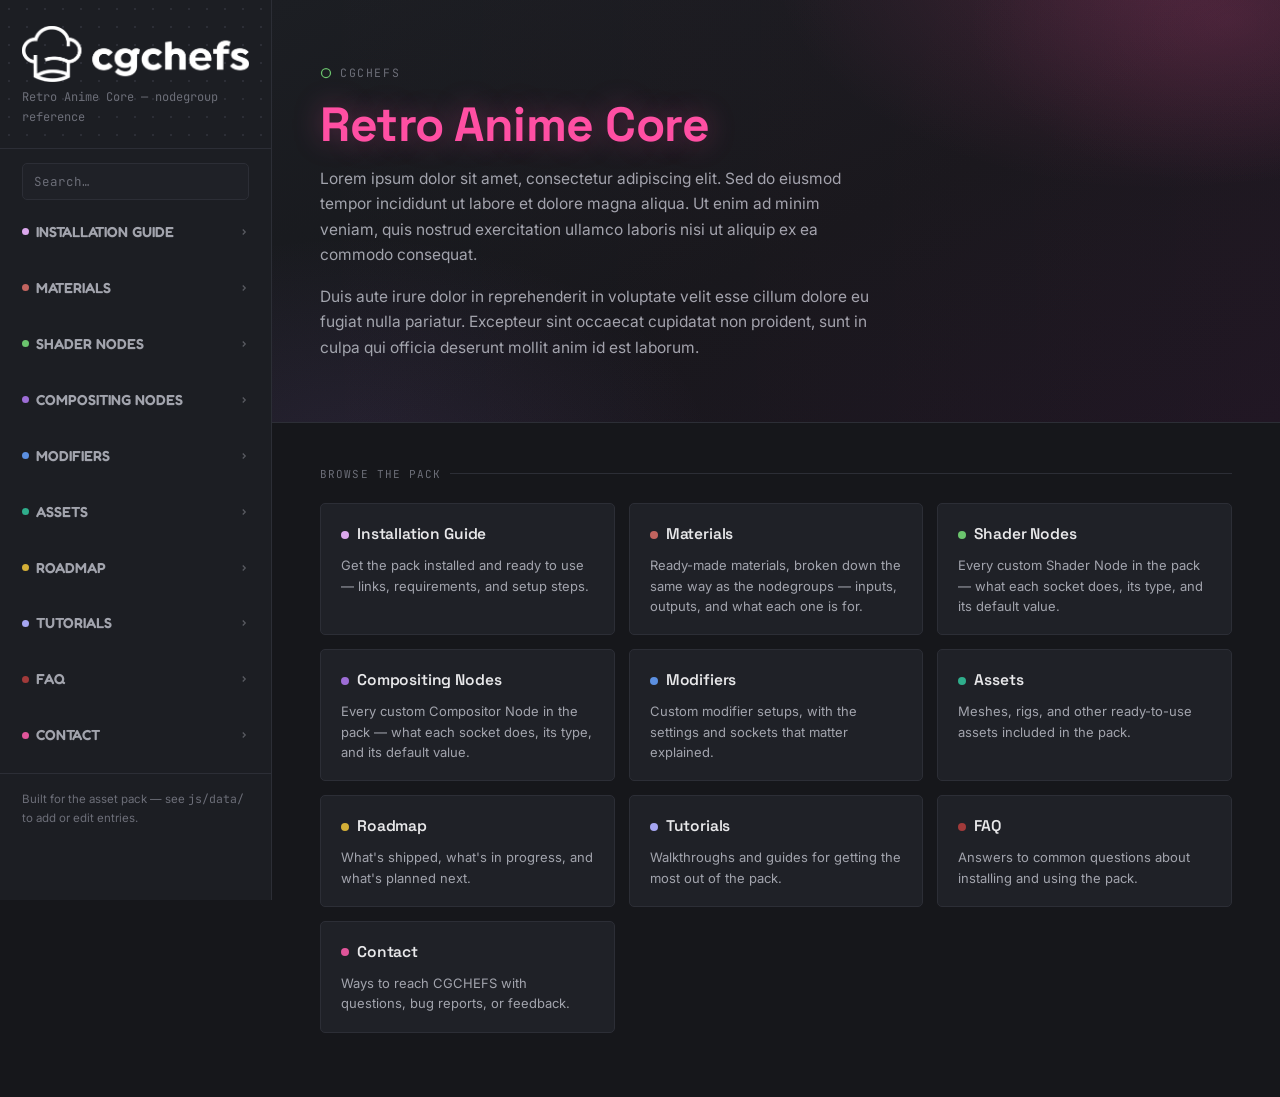
==== commit fcc6ee3f: "Add global search bar function" ====
--- a/index.html
+++ b/index.html
@@ -19,23 +19,29 @@
 <div class="shell">
 
   <!-- ============================================================
-       SIDEBAR — auto-built from the NODEGROUPS array at the bottom
+       SIDEBAR — auto-built from CAT_META in js/app.js. The current
+       page's own category expands into individual node links; every
+       other category is a single link out to its own page.
        ============================================================ -->
   <nav class="sidebar" id="sidebar">
     <div class="sidebar-head dotgrid">
-      <div class="mark">
+      <a class="mark" href="index.html">
         <img src="images/cgchefs-logo.png" alt="CGCHEFS" class="brand-logo">
-      </div>
+      </a>
       <div class="sub">Retro Anime Core — nodegroup reference</div>
     </div>
+    <div class="sidebar-search">
+      <input type="search" id="navSearch" class="mono" placeholder="Search…" autocomplete="off" spellcheck="false">
+    </div>
+    <div id="searchCrossResults" class="search-cross-results"></div>
     <div id="navContent"></div>
-    <div class="sidebar-foot">Built for the asset pack — edit the <span class="mono">NODEGROUPS</span> array in this file to add nodes.</div>
+    <div class="sidebar-foot">Built for the asset pack — see <span class="mono">js/data/</span> to add or edit entries.</div>
   </nav>
 
   <div class="main-col">
-
     <!-- ============================================================
-         HERO
+         HERO — homepage only. This is handwritten copy, not
+         data-driven — edit it directly here.
          ============================================================ -->
     <header class="hero">
       <div class="hero-inner">
@@ -44,42 +50,24 @@
           CGCHEFS
         </div>
         <h1>Retro Anime Core</h1>
-        <p class="lead">Technical breakdowns of every custom shader and compositor nodegroup included in this pack — what each socket does, its type, and its default value, laid out the way you'd expect from the Blender manual.</p>
-        <div class="hero-legend">
-          <div class="legend-item"><span class="dot" style="background:var(--sock-shader)"></span>Shader socket</div>
-          <div class="legend-item"><span class="dot" style="background:var(--sock-image)"></span>Image / Color socket</div>
-          <div class="legend-item"><span class="dot" style="background:var(--sock-value)"></span>Value / Float socket</div>
-          <div class="legend-item"><span class="dot" style="background:var(--sock-vector)"></span>Vector socket</div>
-        </div>
+        <p class="lead">Lorem ipsum dolor sit amet, consectetur adipiscing elit. Sed do eiusmod tempor incididunt ut labore et dolore magna aliqua. Ut enim ad minim veniam, quis nostrud exercitation ullamco laboris nisi ut aliquip ex ea commodo consequat.</p>
+        <p class="lead" style="margin-top:14px;">Duis aute irure dolor in reprehenderit in voluptate velit esse cillum dolore eu fugiat nulla pariatur. Excepteur sint occaecat cupidatat non proident, sunt in culpa qui officia deserunt mollit anim id est laborum.</p>
       </div>
     </header>
 
     <!-- ============================================================
-         NODE ARTICLES — auto-built from NODEGROUPS array
+         CATEGORY CARDS — auto-built from CAT_META by buildHomeCards()
+         in js/app.js. Reorder/relabel categories there, not here.
          ============================================================ -->
-    <main id="articleContent"></main>
-
+    <section class="home-section">
+      <div class="section-label">Browse the pack</div>
+      <div class="home-grid" id="homeCards"></div>
+    </section>
   </div>
 </div>
 
-<!--
-  Nodegroup content lives in js/data/*.js (one file per category, or per
-  subcategory for Shader Nodes). Each file does window.NODEGROUPS.push(...).
-  Adding a nodegroup = editing exactly one of those files. Adding a brand-new
-  category/subcategory = add its data file here as a new <script> tag AND
-  register it in CAT_META / SHADER_SUBCATS in js/app.js. See js/app.js header
-  for details.
--->
-<script>window.NODEGROUPS = [];</script>
-<script src="js/data/shader-color.js"></script>
-<script src="js/data/shader-core.js"></script>
-<script src="js/data/shader-dynamic.js"></script>
-<script src="js/data/shader-mapping.js"></script>
-<script src="js/data/shader-normals.js"></script>
-<script src="js/data/shader-shaders.js"></script>
-<script src="js/data/shader-texturing.js"></script>
-<script src="js/data/shader-utilities.js"></script>
-<script src="js/data/compositor.js"></script>
+<script>window.NODEGROUPS = []; window.PAGE_CATEGORY = "home";</script>
+<script src="js/data/search-index.js"></script>
 <script src="js/app.js"></script>
 
 </body>
--- a/css/styles.css
+++ b/css/styles.css
@@ -114,6 +114,7 @@
   }
   .sidebar-head .mark{
     display:flex; align-items:center; gap:9px;
+    text-decoration:none; color:inherit;
   }
   .sidebar-head .mark .brand-logo{
     display:block;
@@ -123,6 +124,57 @@
   .sidebar-head .sub{
     margin-top:6px; font-size:12px; color:var(--text-faint);
     font-family:'JetBrains Mono',monospace;
+  }
+
+  /* ---------------- SIDEBAR SEARCH ---------------- */
+  .sidebar-search{ padding:14px 22px 4px 22px; }
+  .sidebar-search input{
+    width:100%;
+    background:var(--panel);
+    border:1px solid var(--border);
+    border-radius:var(--radius);
+    color:var(--text);
+    font-size:12.5px;
+    padding:9px 11px;
+    outline:none;
+  }
+  .sidebar-search input::placeholder{ color:var(--text-faint); }
+  .sidebar-search input:focus{ border-color:var(--accent-pink); }
+  /* hide the native Chrome/Edge "x" clear icon so it doesn't clash with the
+     dark theme's default styling */
+  .sidebar-search input::-webkit-search-cancel-button{ opacity:.6; }
+
+  .search-hide{ display:none !important; }
+  .search-no-results{
+    display:none;
+    padding:8px 10px 4px 10px;
+  }
+  .search-no-results.show{ display:block; }
+
+  /* cross-page results (from window.SEARCH_INDEX) — matches in categories
+     this page didn't load, shown right below the search box */
+  .search-cross-results{
+    display:none;
+    padding:2px 12px 10px 12px;
+    border-bottom:1px solid var(--border);
+    margin-bottom:4px;
+  }
+  .search-cross-results.show{ display:block; }
+  .search-cross-results .nav-empty{ padding:7px 10px; }
+  .cross-result{
+    display:flex; align-items:center; gap:9px;
+    padding:8px 10px;
+    border-radius:var(--radius);
+    text-decoration:none;
+    color:var(--text-dim);
+  }
+  .cross-result:hover{ background:var(--panel-2); color:var(--text); }
+  .cross-result .dot{ width:6px; height:6px; border-radius:50%; flex:none; }
+  .cross-result-body{ display:flex; flex-direction:column; gap:1px; min-width:0; }
+  .cross-result-name{ font-size:13px; color:inherit; }
+  .cross-result-cat{
+    font-family:'JetBrains Mono',monospace;
+    font-size:10px; color:var(--text-faint);
   }
 
   .nav-group{ padding:2px 12px 2px 12px; }
@@ -137,6 +189,7 @@
     background:none; border:none;
     cursor:pointer;
     text-align:left;
+    text-decoration:none;
     border-radius:var(--radius);
   }
   .nav-group-label:hover{ color:var(--text); background:var(--panel-2); }
@@ -151,6 +204,16 @@
     font-size:10px;
     opacity:.7;
   }
+
+  /* a category that ISN'T the current page: single row, links out to that
+     category's own page (index.html for install, "<key>.html" otherwise) */
+  .nav-group-label.nav-external .external-arrow{
+    margin-left:auto; flex:none; opacity:.45;
+  }
+  .nav-group-label.nav-external:hover .external-arrow{ opacity:.8; }
+
+  /* the current page's own category row in the sidebar */
+  .nav-group-label.current-page{ color:var(--text); }
 
   .nav-group-links{
     display:grid;
@@ -291,6 +354,49 @@
     display:flex; align-items:center; gap:8px;
     margin-bottom:16px;
   }
+  .eyebrow-home-link{
+    color:var(--text-faint); text-decoration:none; margin-left:2px;
+  }
+  .eyebrow-home-link:hover{ color:var(--text); text-decoration:underline; }
+
+  /* compact variant of .hero used on per-category pages (everything except
+     the homepage) — same look, less vertical padding since there's no
+     full brand pitch to make room for */
+  .hero.hero-compact{ padding:44px 48px 34px 48px; }
+
+  /* ---------------- HOMEPAGE CARD GRID ---------------- */
+  .home-section{ padding:12px 48px 64px 48px; }
+  .home-grid{
+    display:grid;
+    grid-template-columns:repeat(auto-fill, minmax(230px, 1fr));
+    gap:14px;
+    margin-top:20px;
+  }
+  .home-card{
+    display:block;
+    padding:18px 20px;
+    border:1px solid var(--border);
+    border-radius:var(--radius);
+    background:var(--panel);
+    text-decoration:none;
+    color:inherit;
+    transition:border-color .15s ease, background .15s ease, transform .15s ease;
+  }
+  .home-card:hover{
+    border-color:var(--card-accent, var(--accent-pink));
+    background:var(--panel-2);
+    transform:translateY(-2px);
+  }
+  .home-card-head{
+    display:flex; align-items:center; gap:8px; margin-bottom:8px;
+  }
+  .home-card-head .dot{ width:8px; height:8px; border-radius:50%; flex:none; }
+  .home-card h3{
+    font-size:15.5px; margin:0; font-family:'Space Grotesk',sans-serif;
+  }
+  .home-card p{
+    font-size:13px; color:var(--text-dim); margin:0; line-height:1.55;
+  }
   .hero h1{
     font-size:48px; line-height:1.1; margin-bottom:14px;
     font-weight:700;
@@ -432,6 +538,12 @@
     font-size:11.5px; color:var(--text-faint); text-align:center; margin-top:-8px;
   }
 
+  /* ---------------- EMPTY PAGE (category with no published entries yet) ---------------- */
+  .empty-page{
+    padding:52px 48px; max-width:640px;
+  }
+  .empty-page p{ font-size:14.5px; }
+
   /* ---------------- RESPONSIVE ---------------- */
   @media (max-width: 980px){
     .node-article{ grid-template-columns:1fr; }
@@ -447,4 +559,5 @@
     .hero{ padding:80px 22px 34px 22px; }
     .node-article{ padding:38px 22px; gap:28px; }
     .node-images{ flex-direction:column; }
-  }
+    .home-section{ padding:8px 22px 44px 22px; }
+  }
